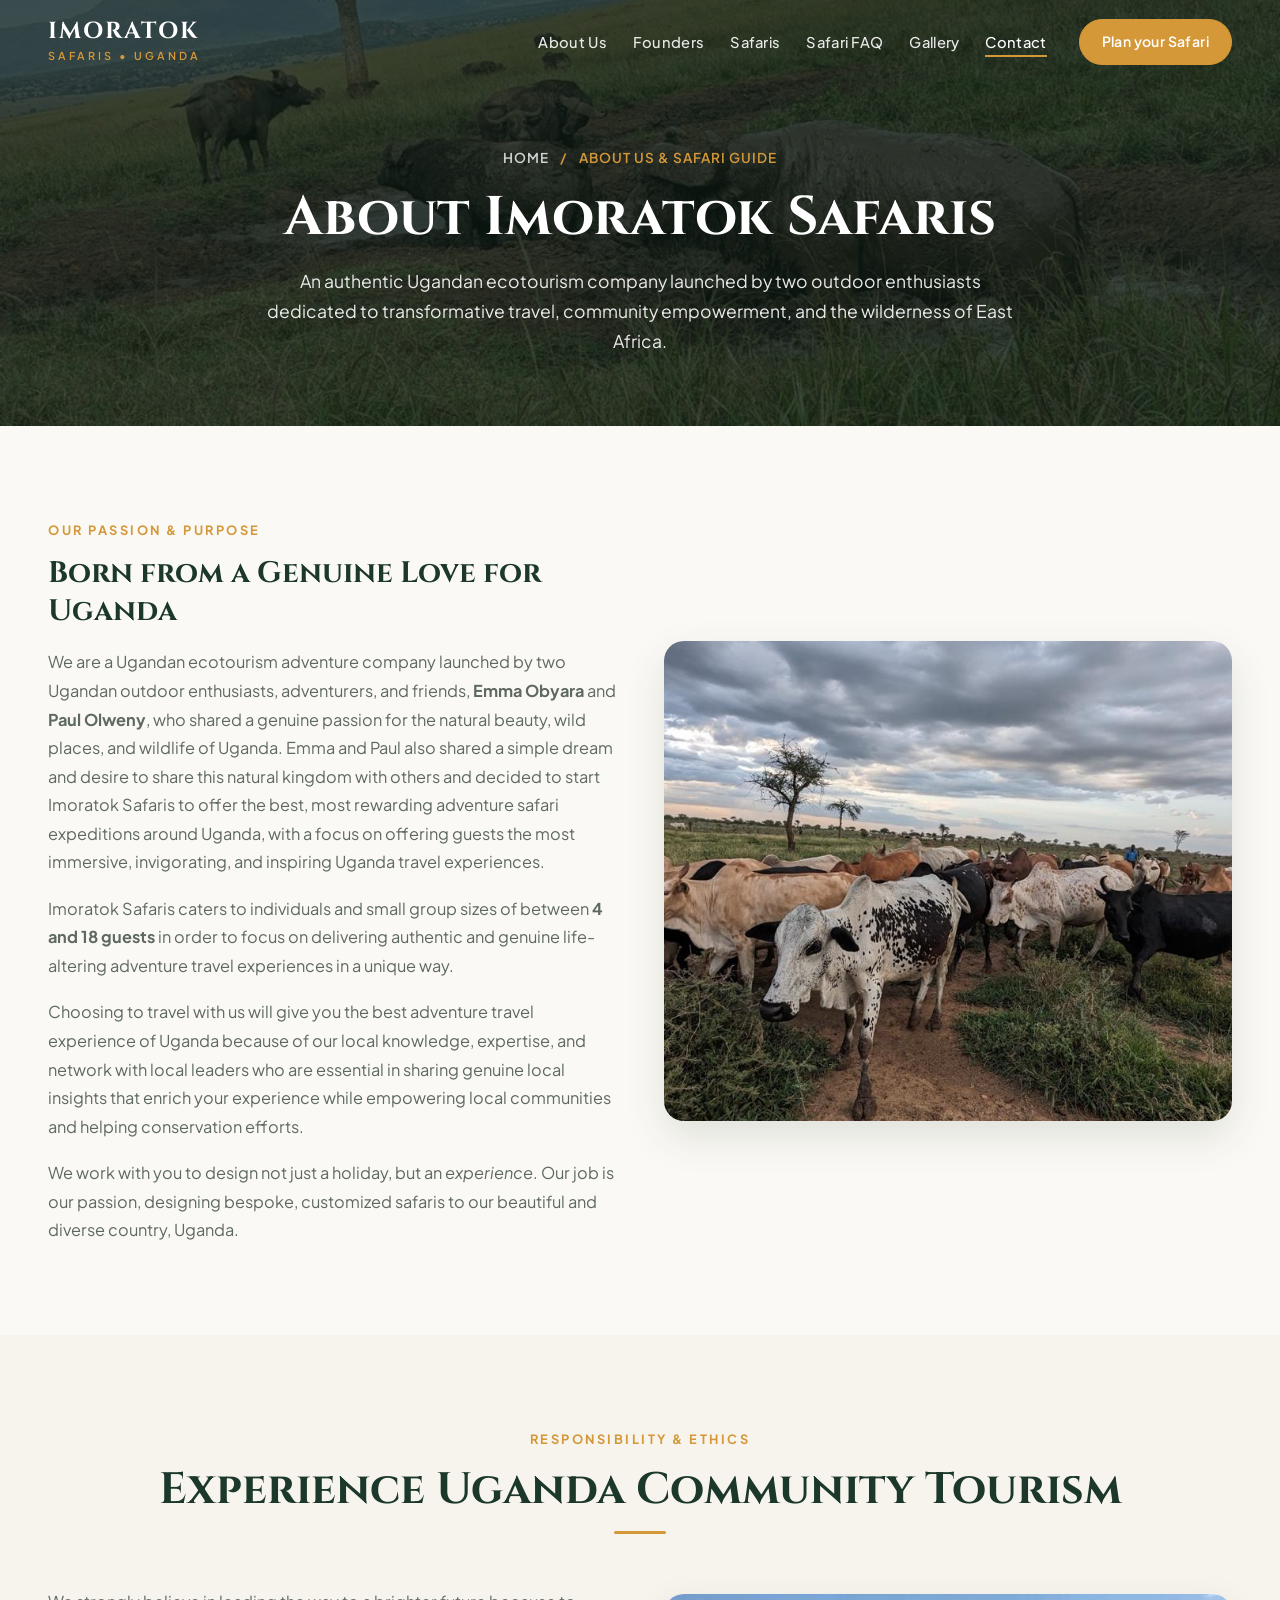
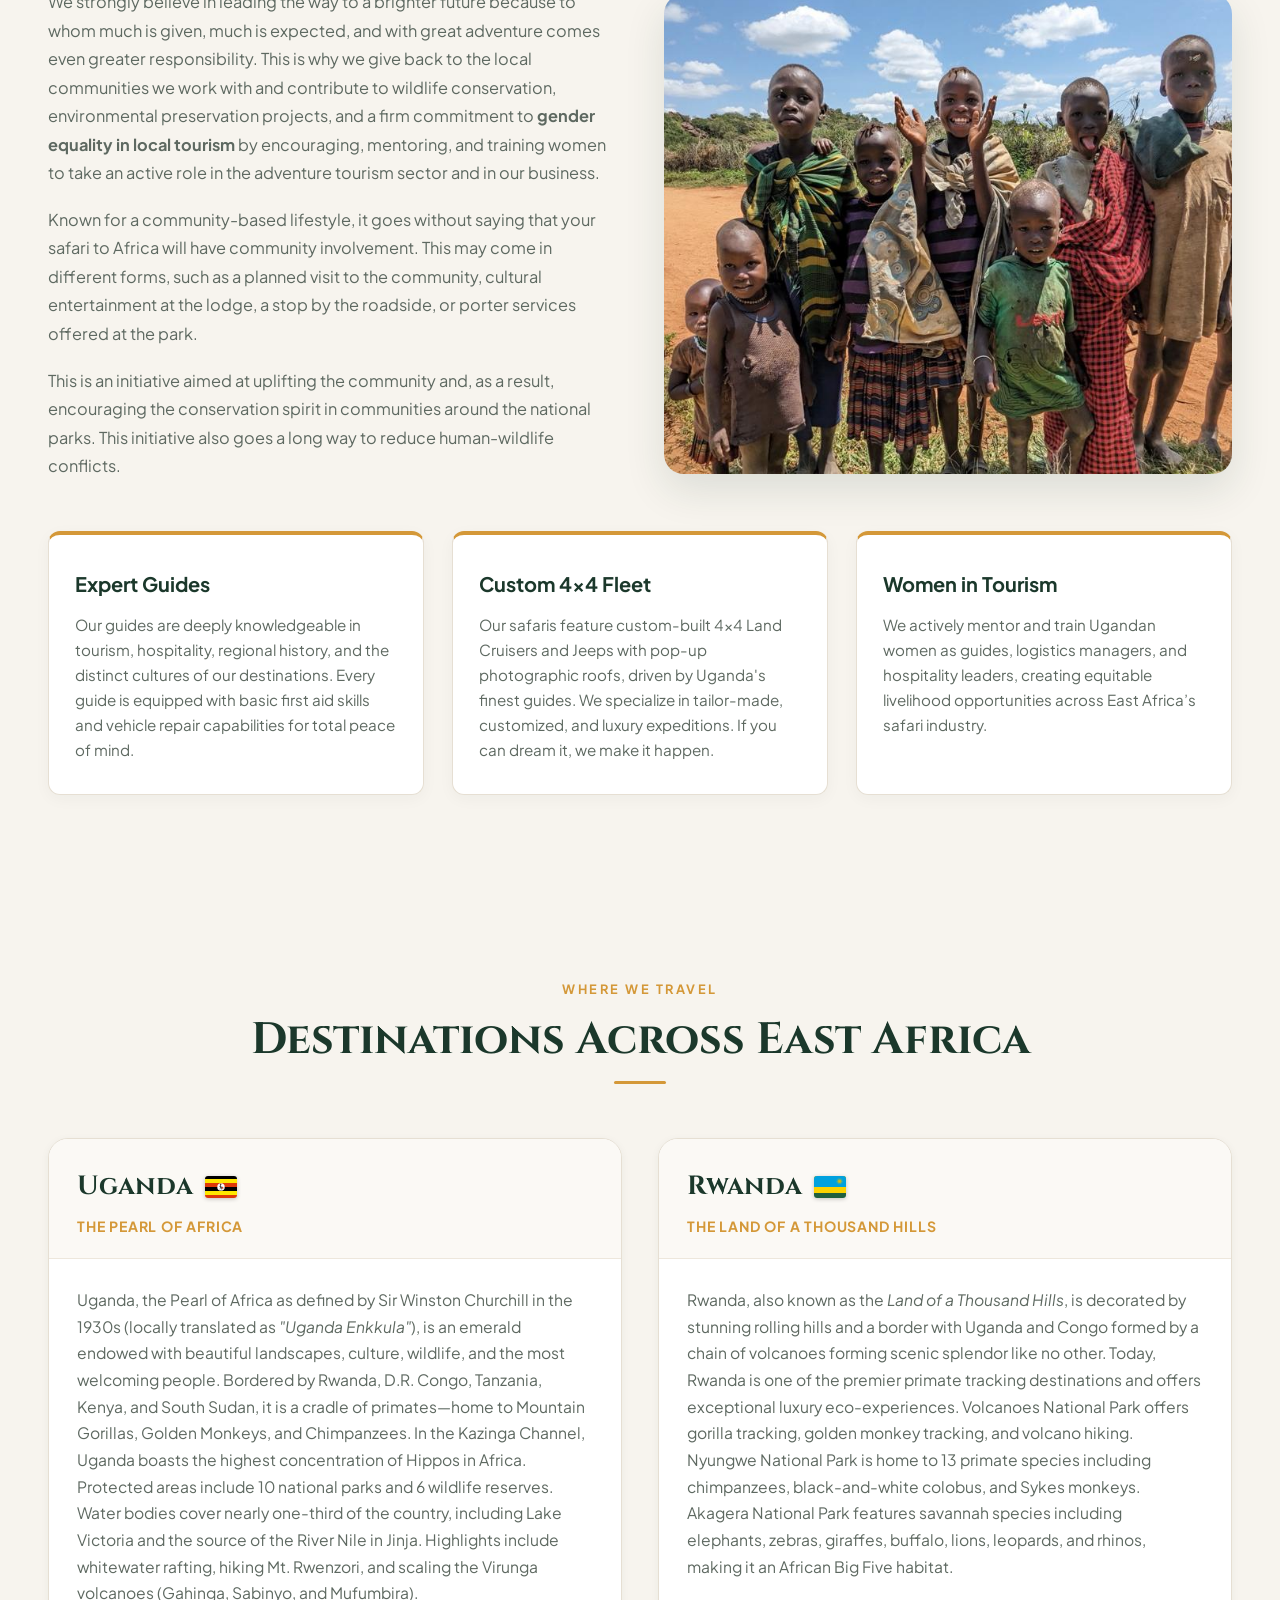
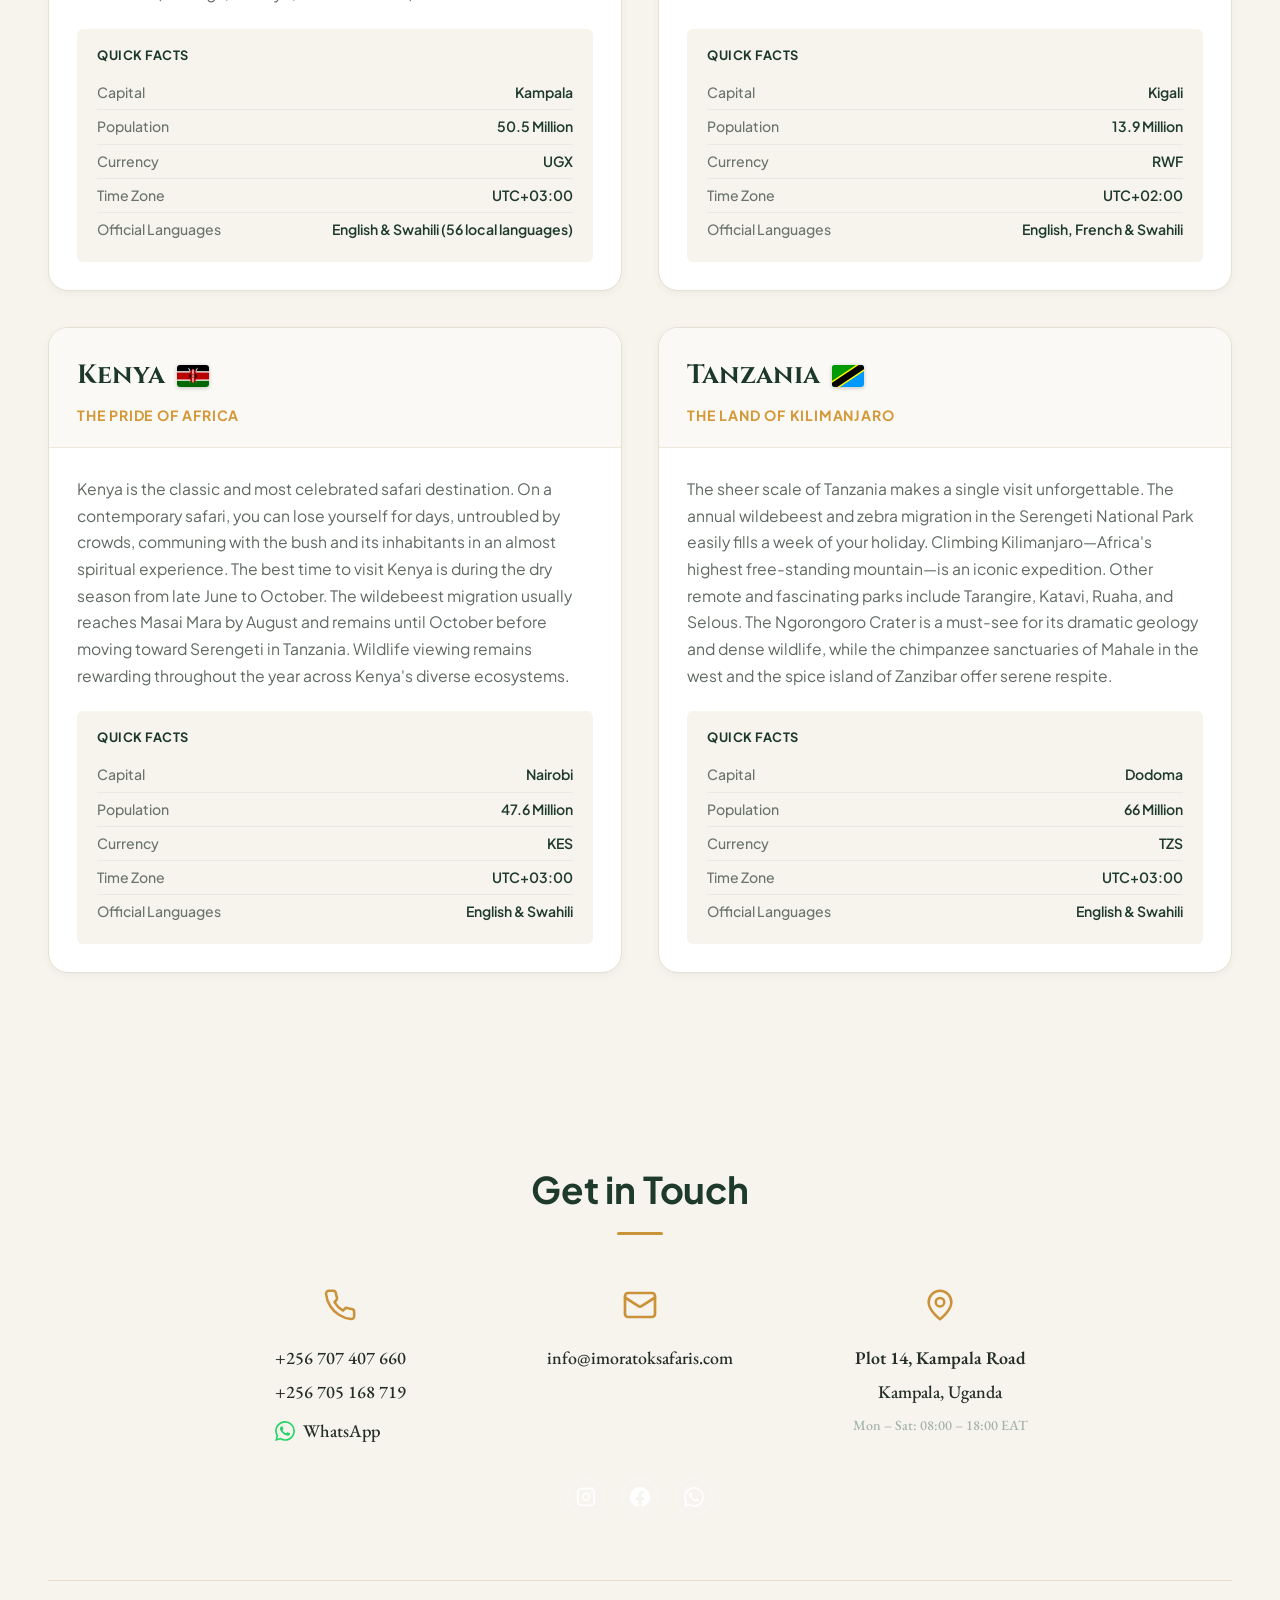
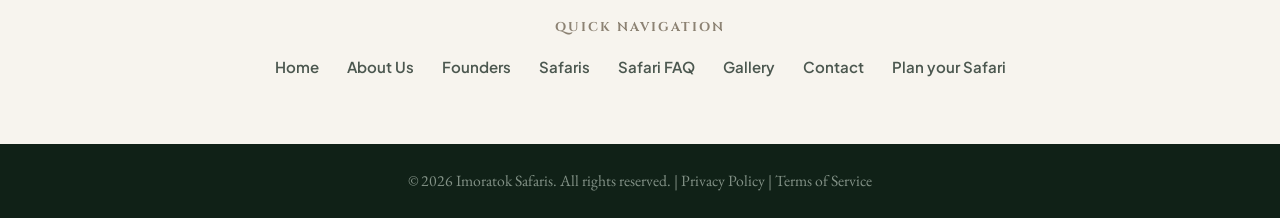
==== about.html @ 1b347015 "feat: add new safari package pages and expand site content with SEO enhancements" ====
<!DOCTYPE html>
<html lang="en">

<head>
  <meta charset="UTF-8">
  <meta name="viewport" content="width=device-width, initial-scale=1.0">
  <title>About Us &amp; Native Safari Leaders | Imoratok Safaris Uganda</title>
  <meta name="description"
    content="Learn about Imoratok Safaris, our community ecotourism mission, experienced guides, and read our comprehensive East Africa safari & gorilla trekking guide.">
  <meta name="keywords"
    content="About Imoratok Safaris, Uganda Safari Guide, Gorilla Trekking FAQ, Emma Obyara, Paul Olweny, East Africa Ecotourism">
  <link rel="canonical" href="https://imoratoksafaris.com/about.html">

  <!-- Open Graph / Meta -->
  <meta property="og:title" content="About Us &amp; Native Safari Leaders | Imoratok Safaris">
  <meta property="og:description"
    content="Discover our story, community-rooted conservation ethics, and complete gorilla tracking FAQ.">
  <meta property="og:type" content="website">
  <meta property="og:url" content="https://imoratoksafaris.com/about.html">
  <meta property="og:image" content="https://imoratoksafaris.com/images/Falls%20View.jpeg">

  <!-- Google Fonts: Cinzel & Plus Jakarta Sans & EB Garamond -->
  <link rel="preconnect" href="https://fonts.googleapis.com">
  <link rel="preconnect" href="https://fonts.gstatic.com" crossorigin>
  <link
    href="https://fonts.googleapis.com/css2?family=Cinzel:wght@600;700;800&family=EB+Garamond:ital,wght@0,400;0,500;0,600;1,400&family=Plus+Jakarta+Sans:wght@400;500;600;700&display=swap"
    rel="stylesheet">

  <!-- Main Stylesheet -->
  <link rel="stylesheet" href="css/style.css">

  <!-- Structured Data: AboutPage & Person Schema -->
  <script type="application/ld+json">
  {
    "@context": "https://schema.org",
    "@type": "AboutPage",
    "mainEntity": {
      "@type": "TravelAgency",
      "name": "Imoratok Safaris",
      "foundingDate": "2020",
      "founders": [
        {
          "@type": "Person",
          "name": "Emmanuel Obyara",
          "jobTitle": "Co-Founder & Lead Guide",
          "knowsAbout": ["Wildlife Tracking", "Gorilla Conservation", "East African Ornithology"]
        },
        {
          "@type": "Person",
          "name": "Paul Olweny",
          "jobTitle": "Co-Founder & Operations Director",
          "knowsAbout": ["Safari Logistics", "Community Tourism", "Guest Hospitality"]
        }
      ]
    }
  }
  </script>
</head>

<body>

  <!-- ==========================================================================
       Header & Navigation
       ========================================================================== -->
  <header class="site-header scrolled" role="banner">
    <div class="container header-container">
      <!-- Left: Brand Logo -->
      <a href="index.html" class="brand-logo" aria-label="Imoratok Safaris Homepage">
        <span class="brand-title">IMORATOK</span>
        <span class="brand-subtitle">Safaris • Uganda</span>
      </a>

      <!-- Mobile Hamburger Toggle -->
      <button class="mobile-toggle" aria-label="Toggle navigation menu" aria-expanded="false"
        aria-controls="primaryNav">
        <span class="hamburger-line"></span>
        <span class="hamburger-line"></span>
        <span class="hamburger-line"></span>
      </button>

      <!-- Right-Aligned Navigation Items -->
      <nav class="nav-wrapper" id="primaryNav" role="navigation" aria-label="Primary Navigation">
        <ul class="nav-links">
          <li><a href="index.html#story" class="nav-link">About Us</a></li>
          <li><a href="index.html#founders" class="nav-link">Founders</a></li>
          <li><a href="index.html#safaris" class="nav-link">Safaris</a></li>
          <li><a href="index.html#faq" class="nav-link">Safari FAQ</a></li>
          <li><a href="index.html#gallery" class="nav-link">Gallery</a></li>
          <li><a href="#contact" class="nav-link">Contact</a></li>
        </ul>
        <a href="index.html#inquire" class="btn btn-primary nav-cta">Plan your Safari</a>
      </nav>
    </div>
  </header>

  <!-- ==========================================================================
       Page Hero
       ========================================================================== -->
  <section class="page-hero about-hero">
    <div class="container">
      <div class="breadcrumbs">
        <a href="index.html">Home</a> &nbsp;/&nbsp; <span>About Us &amp; Safari Guide</span>
      </div>
      <h1 class="page-title">About Imoratok Safaris</h1>
      <p class="page-subtitle">
        An authentic Ugandan ecotourism company launched by two outdoor enthusiasts dedicated to transformative travel,
        community empowerment, and the wilderness of East Africa.
      </p>
    </div>
  </section>

  <!-- ==========================================================================
       About Us: Detailed Vision
       ========================================================================== -->
  <section class="about-content-section">
    <div class="container">
      <div class="about-grid-2">
        <div class="about-text-block">
          <span class="section-tag">Our Passion &amp; Purpose</span>
          <h3>Born from a Genuine Love for Uganda</h3>
          <p>
            We are a Ugandan ecotourism adventure company launched by two Ugandan outdoor enthusiasts, adventurers, and
            friends, <strong>Emma Obyara</strong> and <strong>Paul Olweny</strong>, who shared a genuine passion for the
            natural beauty, wild places, and wildlife of Uganda. Emma and Paul also shared a simple dream and desire to
            share this natural kingdom with others and decided to start Imoratok Safaris to offer the best, most
            rewarding adventure safari expeditions around Uganda, with a focus on offering guests the most immersive,
            invigorating, and inspiring Uganda travel experiences.
          </p>
          <p>
            Imoratok Safaris caters to individuals and small group sizes of between <strong>4 and 18 guests</strong> in
            order to focus on delivering authentic and genuine life-altering adventure travel experiences in a unique
            way.
          </p>
          <p>
            Choosing to travel with us will give you the best adventure travel experience of Uganda because of our local
            knowledge, expertise, and network with local leaders who are essential in sharing genuine local insights
            that enrich your experience while empowering local communities and helping conservation efforts.
          </p>
          <p>
            We work with you to design not just a holiday, but an <em>experience</em>. Our job is our passion, designing
            bespoke, customized safaris to our beautiful and diverse country, Uganda.
          </p>
        </div>

        <div class="story-visual">
          <img src="images/Animals/Cows2.jpeg" alt="Ankole Cattle in Uganda" class="story-img-main" loading="lazy">
        </div>
      </div>
    </div>
  </section>

  <!-- ==========================================================================
       Community Tourism & Stewardship
       ========================================================================== -->
  <section class="about-content-section alt-bg">
    <div class="container">
      <div class="section-header">
        <span class="section-tag">Responsibility &amp; Ethics</span>
        <h2 class="section-title">Experience Uganda Community Tourism</h2>
        <div class="section-line"></div>
      </div>

      <div class="about-grid-2" style="align-items: center; margin-bottom: 50px;">
        <div class="about-text-block">
          <p>
            We strongly believe in leading the way to a brighter future because to whom much is given, much is expected,
            and with great adventure comes even greater responsibility. This is why we give back to the local
            communities we work with and contribute to wildlife conservation, environmental preservation projects, and a
            firm commitment to <strong>gender equality in local tourism</strong> by encouraging, mentoring, and
            training women to take an active role in the adventure tourism sector and in our business.
          </p>
          <p>
            Known for a community-based lifestyle, it goes without saying that your safari to Africa will have community
            involvement. This may come in different forms, such as a planned visit to the community, cultural
            entertainment at the lodge, a stop by the roadside, or porter services offered at the park.
          </p>
          <p>
            This is an initiative aimed at uplifting the community and, as a result, encouraging the conservation spirit
            in communities around the national parks. This initiative also goes a long way to reduce human-wildlife
            conflicts.
          </p>
        </div>

        <div class="story-visual">
          <img src="images/Tribal/kids.jpeg" alt="Local Children and Community Tourism in Uganda" class="story-img-main" loading="lazy">
        </div>
      </div>

      <!-- Feature Pillars -->
      <div class="feature-cards-grid">
        <div class="feature-box">
          <h4>Expert Guides</h4>
          <p>
            Our guides are deeply knowledgeable in tourism, hospitality, regional history, and the distinct cultures of
            our destinations. Every guide is equipped with basic first aid skills and vehicle repair capabilities for
            total peace of mind.
          </p>
        </div>

        <div class="feature-box">
          <h4>Custom 4x4 Fleet</h4>
          <p>
            Our safaris feature custom-built 4x4 Land Cruisers and Jeeps with pop-up photographic roofs, driven by
            Uganda's finest guides. We specialize in tailor-made, customized, and luxury expeditions. If you can dream
            it, we make it happen.
          </p>
        </div>

        <div class="feature-box">
          <h4>Women in Tourism</h4>
          <p>
            We actively mentor and train Ugandan women as guides, logistics managers, and hospitality leaders, creating
            equitable livelihood opportunities across East Africa’s safari industry.
          </p>
        </div>
      </div>
    </div>
  </section>

  <!-- ==========================================================================
       Where We Travel: East Africa Destination Profiles
       ========================================================================== -->
  <section class="about-content-section alt-bg" id="destinations">
    <div class="container">
      <div class="section-header">
        <span class="section-tag">Where We Travel</span>
        <h2 class="section-title">Destinations Across East Africa</h2>
        <div class="section-line"></div>
      </div>

      <div class="destinations-grid">
        <!-- Destination 1: Uganda -->
        <article class="country-card">
          <div class="country-card-header">
            <h3 class="country-title">Uganda <img src="images/ug.svg" alt="Uganda Flag" class="country-flag-svg"></h3>
            <span class="country-tag">The Pearl of Africa</span>
          </div>
          <div class="country-card-body">
            <p class="country-desc">
              Uganda, the Pearl of Africa as defined by Sir Winston Churchill in the 1930s (locally translated as
              <em>"Uganda Enkkula"</em>), is an emerald endowed with beautiful landscapes, culture, wildlife, and the
              most welcoming people. Bordered by Rwanda, D.R. Congo, Tanzania, Kenya, and South Sudan, it is a cradle of
              primates—home to Mountain Gorillas, Golden Monkeys, and Chimpanzees. In the Kazinga Channel, Uganda boasts
              the highest concentration of Hippos in Africa. Protected areas include 10 national parks and 6 wildlife
              reserves. Water bodies cover nearly one-third of the country, including Lake Victoria and the source of the
              River Nile in Jinja. Highlights include whitewater rafting, hiking Mt. Rwenzori, and scaling the Virunga
              volcanoes (Gahinga, Sabinyo, and Mufumbira).
            </p>
            <div class="country-facts">
              <div class="country-facts-title">Quick Facts</div>
              <div class="facts-row"><span class="facts-label">Capital</span><span class="facts-val">Kampala</span></div>
              <div class="facts-row"><span class="facts-label">Population</span><span class="facts-val">50.5 Million</span></div>
              <div class="facts-row"><span class="facts-label">Currency</span><span class="facts-val">UGX</span></div>
              <div class="facts-row"><span class="facts-label">Time Zone</span><span class="facts-val">UTC+03:00</span></div>
              <div class="facts-row"><span class="facts-label">Official Languages</span><span class="facts-val">English &amp; Swahili (56 local languages)</span></div>
            </div>
          </div>
        </article>

        <!-- Destination 2: Rwanda -->
        <article class="country-card">
          <div class="country-card-header">
            <h3 class="country-title">Rwanda <img src="images/rw.svg" alt="Rwanda Flag" class="country-flag-svg"></h3>
            <span class="country-tag">The Land of a Thousand Hills</span>
          </div>
          <div class="country-card-body">
            <p class="country-desc">
              Rwanda, also known as the <em>Land of a Thousand Hills</em>, is decorated by stunning rolling hills and a
              border with Uganda and Congo formed by a chain of volcanoes forming scenic splendor like no other. Today,
              Rwanda is one of the premier primate tracking destinations and offers exceptional luxury eco-experiences.
              Volcanoes National Park offers gorilla tracking, golden monkey tracking, and volcano hiking. Nyungwe
              National Park is home to 13 primate species including chimpanzees, black-and-white colobus, and Sykes
              monkeys. Akagera National Park features savannah species including elephants, zebras, giraffes, buffalo,
              lions, leopards, and rhinos, making it an African Big Five habitat.
            </p>
            <div class="country-facts">
              <div class="country-facts-title">Quick Facts</div>
              <div class="facts-row"><span class="facts-label">Capital</span><span class="facts-val">Kigali</span></div>
              <div class="facts-row"><span class="facts-label">Population</span><span class="facts-val">13.9 Million</span></div>
              <div class="facts-row"><span class="facts-label">Currency</span><span class="facts-val">RWF</span></div>
              <div class="facts-row"><span class="facts-label">Time Zone</span><span class="facts-val">UTC+02:00</span></div>
              <div class="facts-row"><span class="facts-label">Official Languages</span><span class="facts-val">English, French &amp; Swahili</span></div>
            </div>
          </div>
        </article>

        <!-- Destination 3: Kenya -->
        <article class="country-card">
          <div class="country-card-header">
            <h3 class="country-title">Kenya <img src="images/ke.svg" alt="Kenya Flag" class="country-flag-svg"></h3>
            <span class="country-tag">The Pride of Africa</span>
          </div>
          <div class="country-card-body">
            <p class="country-desc">
              Kenya is the classic and most celebrated safari destination. On a contemporary safari, you can lose yourself
              for days, untroubled by crowds, communing with the bush and its inhabitants in an almost spiritual
              experience. The best time to visit Kenya is during the dry season from late June to October. The wildebeest
              migration usually reaches Masai Mara by August and remains until October before moving toward Serengeti in
              Tanzania. Wildlife viewing remains rewarding throughout the year across Kenya's diverse ecosystems.
            </p>
            <div class="country-facts">
              <div class="country-facts-title">Quick Facts</div>
              <div class="facts-row"><span class="facts-label">Capital</span><span class="facts-val">Nairobi</span></div>
              <div class="facts-row"><span class="facts-label">Population</span><span class="facts-val">47.6 Million</span></div>
              <div class="facts-row"><span class="facts-label">Currency</span><span class="facts-val">KES</span></div>
              <div class="facts-row"><span class="facts-label">Time Zone</span><span class="facts-val">UTC+03:00</span></div>
              <div class="facts-row"><span class="facts-label">Official Languages</span><span class="facts-val">English &amp; Swahili</span></div>
            </div>
          </div>
        </article>

        <!-- Destination 4: Tanzania -->
        <article class="country-card">
          <div class="country-card-header">
            <h3 class="country-title">Tanzania <img src="images/tz.svg" alt="Tanzania Flag" class="country-flag-svg"></h3>
            <span class="country-tag">The Land of Kilimanjaro</span>
          </div>
          <div class="country-card-body">
            <p class="country-desc">
              The sheer scale of Tanzania makes a single visit unforgettable. The annual wildebeest and zebra migration
              in the Serengeti National Park easily fills a week of your holiday. Climbing Kilimanjaro—Africa's highest
              free-standing mountain—is an iconic expedition. Other remote and fascinating parks include Tarangire,
              Katavi, Ruaha, and Selous. The Ngorongoro Crater is a must-see for its dramatic geology and dense wildlife,
              while the chimpanzee sanctuaries of Mahale in the west and the spice island of Zanzibar offer serene
              respite.
            </p>
            <div class="country-facts">
              <div class="country-facts-title">Quick Facts</div>
              <div class="facts-row"><span class="facts-label">Capital</span><span class="facts-val">Dodoma</span></div>
              <div class="facts-row"><span class="facts-label">Population</span><span class="facts-val">66 Million</span></div>
              <div class="facts-row"><span class="facts-label">Currency</span><span class="facts-val">TZS</span></div>
              <div class="facts-row"><span class="facts-label">Time Zone</span><span class="facts-val">UTC+03:00</span></div>
              <div class="facts-row"><span class="facts-label">Official Languages</span><span class="facts-val">English &amp; Swahili</span></div>
            </div>
          </div>
        </article>
      </div>
    </div>
  </section>

  <!-- ==========================================================================
       Get in Touch & Footer
       ========================================================================== -->
  <footer class="site-footer-wrapper" id="contact">
    <div class="contact-banner">
      <div class="container">
        <div class="contact-banner-header">
          <h2 class="contact-banner-title">Get in Touch</h2>
          <div class="contact-banner-line"></div>
        </div>

        <div class="contact-banner-grid">
          <!-- Phone Column -->
          <div class="contact-item">
            <div class="contact-item-icon">
              <svg width="34" height="34" viewBox="0 0 24 24" fill="none" stroke="#cb9239" stroke-width="1.8"
                stroke-linecap="round" stroke-linejoin="round">
                <path
                  d="M22 16.92v3a2 2 0 0 1-2.18 2 19.79 19.79 0 0 1-8.63-3.07 19.5 19.5 0 0 1-6-6 19.79 19.79 0 0 1-3.07-8.67A2 2 0 0 1 4.11 2h3a2 2 0 0 1 2 1.72 12.84 12.84 0 0 0 .7 2.81 2 2 0 0 1-.45 2.11L8.09 9.91a16 16 0 0 0 6 6l1.27-1.27a2 2 0 0 1 2.11-.45 12.84 12.84 0 0 0 2.81.7A2 2 0 0 1 22 16.92z" />
              </svg>
            </div>
            <div class="contact-item-text">
              <a href="tel:+256707407660">+256 707 407 660</a>
              <a href="tel:+256705168719">+256 705 168 719</a>
              <a href="https://wa.me/256707407660" target="_blank" rel="noopener" class="whatsapp-logo-link" aria-label="Chat on WhatsApp">
                <svg width="20" height="20" viewBox="0 0 24 24" fill="currentColor">
                  <path d="M17.472 14.382c-.297-.149-1.758-.867-2.03-.967-.273-.099-.471-.148-.67.15-.197.297-.767.966-.94 1.164-.173.199-.347.223-.644.075-.297-.15-1.255-.463-2.39-1.475-.883-.788-1.48-1.761-1.653-2.059-.173-.297-.018-.458.13-.606.134-.133.298-.347.446-.52.149-.174.198-.298.298-.497.099-.198.05-.371-.025-.52-.075-.149-.669-1.612-.916-2.207-.242-.579-.487-.5-.669-.51-.173-.008-.371-.01-.57-.01-.198 0-.52.074-.792.372-.272.297-1.04 1.016-1.04 2.479 0 1.462 1.065 2.875 1.213 3.074.149.198 2.096 3.2 5.077 4.487.709.306 1.262.489 1.694.625.712.227 1.36.195 1.871.118.571-.085 1.758-.719 2.006-1.413.248-.694.248-1.289.173-1.413-.074-.124-.272-.198-.57-.347m-5.421 7.403h-.004a9.87 9.87 0 01-5.031-1.378l-.361-.214-3.741.982.998-3.648-.235-.374a9.86 9.86 0 01-1.51-5.26c.001-5.45 4.436-9.884 9.888-9.884 2.64 0 5.122 1.03 6.988 2.898a9.825 9.825 0 012.893 6.994c-.003 5.45-4.437 9.884-9.885 9.884m8.413-18.297A11.815 11.815 0 0012.05 0C5.495 0 .16 5.335.157 11.892c0 2.096.547 4.142 1.588 5.945L.057 24l6.305-1.654a11.882 11.882 0 005.683 1.448h.005c6.554 0 11.89-5.335 11.893-11.893a11.821 11.821 0 00-3.48-8.413z"/>
                </svg>
                <span>WhatsApp</span>
              </a>
            </div>
          </div>

          <!-- Email Column -->
          <div class="contact-item">
            <div class="contact-item-icon">
              <svg width="36" height="36" viewBox="0 0 24 24" fill="none" stroke="#cb9239" stroke-width="1.8"
                stroke-linecap="round" stroke-linejoin="round">
                <rect width="20" height="16" x="2" y="4" rx="2" />
                <path d="m22 7-8.97 5.7a1.94 1.94 0 0 1-2.06 0L2 7" />
              </svg>
            </div>
            <div class="contact-item-text">
              <a href="mailto:info@imoratoksafaris.com">info@imoratoksafaris.com</a>
            </div>
          </div>

          <!-- Location Column -->
          <div class="contact-item">
            <div class="contact-item-icon">
              <svg width="34" height="34" viewBox="0 0 24 24" fill="none" stroke="#cb9239" stroke-width="1.8"
                stroke-linecap="round" stroke-linejoin="round">
                <path d="M20 10c0 6-8 12-8 12s-8-6-8-12a8 8 0 0 1 16 0Z" />
                <circle cx="12" cy="10" r="3" />
              </svg>
            </div>
            <div class="contact-item-text">
              <span style="font-weight: 600;">Plot 14, Kampala Road</span>
              <span>Kampala, Uganda</span>
              <span style="font-size: 0.88rem; color: #a4b3a9; margin-top: 4px;">Mon – Sat: 08:00 – 18:00 EAT</span>
            </div>
          </div>
        </div>

        <!-- Social Profiles (Instagram, Facebook, WhatsApp) -->
        <div style="display: flex; justify-content: center; margin-top: 32px; gap: 16px;">
          <a href="https://www.instagram.com/imoratoksafaris" target="_blank" rel="noopener" class="social-link" aria-label="Instagram">
            <svg width="20" height="20" viewBox="0 0 24 24" fill="none" stroke="currentColor" stroke-width="2" stroke-linecap="round" stroke-linejoin="round">
              <rect x="2" y="2" width="20" height="20" rx="5" ry="5"/>
              <path d="M16 11.37A4 4 0 1 1 12.63 8 4 4 0 0 1 16 11.37z"/>
              <line x1="17.5" y1="6.5" x2="17.51" y2="6.5"/>
            </svg>
          </a>
          <a href="https://www.facebook.com/imoratoksafaris" target="_blank" rel="noopener" class="social-link" aria-label="Facebook">
            <svg width="20" height="20" viewBox="0 0 24 24" fill="currentColor">
              <path d="M24 12.073c0-6.627-5.373-12-12-12s-12 5.373-12 12c0 5.99 4.388 10.954 10.125 11.854v-8.385H7.078v-3.47h3.047V9.43c0-3.007 1.792-4.669 4.533-4.669 1.312 0 2.686.235 2.686.235v2.953H15.83c-1.491 0-1.956.925-1.956 1.874v2.25h3.328l-.532 3.47h-2.796v8.385C19.612 23.027 24 18.062 24 12.073z"/>
            </svg>
          </a>
          <a href="https://wa.me/256707407660" target="_blank" rel="noopener" class="social-link" aria-label="WhatsApp">
            <svg width="20" height="20" viewBox="0 0 24 24" fill="currentColor">
              <path d="M17.472 14.382c-.297-.149-1.758-.867-2.03-.967-.273-.099-.471-.148-.67.15-.197.297-.767.966-.94 1.164-.173.199-.347.223-.644.075-.297-.15-1.255-.463-2.39-1.475-.883-.788-1.48-1.761-1.653-2.059-.173-.297-.018-.458.13-.606.134-.133.298-.347.446-.52.149-.174.198-.298.298-.497.099-.198.05-.371-.025-.52-.075-.149-.669-1.612-.916-2.207-.242-.579-.487-.5-.669-.51-.173-.008-.371-.01-.57-.01-.198 0-.52.074-.792.372-.272.297-1.04 1.016-1.04 2.479 0 1.462 1.065 2.875 1.213 3.074.149.198 2.096 3.2 5.077 4.487.709.306 1.262.489 1.694.625.712.227 1.36.195 1.871.118.571-.085 1.758-.719 2.006-1.413.248-.694.248-1.289.173-1.413-.074-.124-.272-.198-.57-.347m-5.421 7.403h-.004a9.87 9.87 0 01-5.031-1.378l-.361-.214-3.741.982.998-3.648-.235-.374a9.86 9.86 0 01-1.51-5.26c.001-5.45 4.436-9.884 9.888-9.884 2.64 0 5.122 1.03 6.988 2.898a9.825 9.825 0 012.893 6.994c-.003 5.45-4.437 9.884-9.885 9.884m8.413-18.297A11.815 11.815 0 0012.05 0C5.495 0 .16 5.335.157 11.892c0 2.096.547 4.142 1.588 5.945L.057 24l6.305-1.654a11.882 11.882 0 005.683 1.448h.005c6.554 0 11.89-5.335 11.893-11.893a11.821 11.821 0 00-3.48-8.413z"/>
            </svg>
          </a>
        </div>

        <!-- Quick Navigation -->
        <div class="footer-quick-nav">
          <span class="quick-nav-label">Quick Navigation</span>
          <ul class="quick-nav-links">
            <li><a href="index.html">Home</a></li>
            <li><a href="index.html#story">About Us</a></li>
            <li><a href="index.html#founders">Founders</a></li>
            <li><a href="index.html#safaris">Safaris</a></li>
            <li><a href="index.html#faq">Safari FAQ</a></li>
            <li><a href="index.html#gallery">Gallery</a></li>
            <li><a href="#contact">Contact</a></li>
            <li><a href="index.html#inquire">Plan your Safari</a></li>
          </ul>
        </div>
      </div>
    </div>

    <!-- Dark Bottom Bar -->
    <div class="footer-bottom-bar">
      <div class="container">
        <p class="copyright-text">&copy; <span id="currentYear"></span> Imoratok Safaris. All rights reserved. | <a href="privacy.html">Privacy Policy</a> | <a href="terms.html">Terms of Service</a></p>
      </div>
    </div>
  </footer>

  <!-- Main JavaScript File -->
  <script src="js/main.js"></script>
</body>

</html>
---- css/style.css ----
/* ==========================================================================
   Imoratok Safaris - Official Stylesheet
   Based in Uganda | East Africa
   ========================================================================== */

/* --- Custom Properties & Theme Variables --- */
:root {
  /* Color Palette */
  --color-primary: #1b382b;
  /* Deep Safari Forest Green */
  --color-primary-dark: #11261d;
  /* Rich Night Forest */
  --color-primary-light: #2b5441;
  /* Medium Acacia Green */
  --color-primary-soft: #eaf1ed;
  /* Subtle Green Tint */

  --color-accent: #d49838;
  /* Safari Ochre / Warm Amber Gold */
  --color-accent-hover: #ba812b;
  /* Darkened Ochre */
  --color-accent-light: #faedd7;
  /* Warm Gold Wash */

  --color-bg-main: #fbf9f5;
  /* Warm Sand / Ivory Base */
  --color-bg-warm: #f6f2e9;
  /* Founders Section Cream (from screenshot) */
  --color-bg-white: #ffffff;
  --color-bg-card: #ffffff;

  --color-text-main: #242c26;
  /* Charcoal Forest */
  --color-text-muted: #5e6961;
  /* Balanced reading slate */
  --color-text-light: #87948b;
  --color-border: #e6dfd3;
  --color-border-subtle: #ede7dc;

  /* Typography */
  --font-display: 'Cinzel', 'Playfair Display', Georgia, serif;
  --font-serif: 'EB Garamond', Georgia, 'Times New Roman', serif;
  --font-sans: 'Plus Jakarta Sans', system-ui, -apple-system, BlinkMacSystemFont, 'Segoe UI', Roboto, sans-serif;

  /* Layout & Spacing */
  --max-width: 1240px;
  --max-width-narrow: 920px;
  --nav-height: 84px;
  --radius-sm: 6px;
  --radius-md: 12px;
  --radius-lg: 20px;
  --radius-full: 9999px;

  /* Elevation Shadows */
  --shadow-sm: 0 2px 8px rgba(27, 56, 43, 0.05);
  --shadow-md: 0 8px 24px rgba(27, 56, 43, 0.08);
  --shadow-lg: 0 16px 40px rgba(27, 56, 43, 0.12);
  --shadow-portrait: 0 12px 30px rgba(27, 56, 43, 0.14);

  /* Transitions */
  --transition-fast: 0.2s cubic-bezier(0.2, 0, 0, 1);
  --transition-normal: 0.35s cubic-bezier(0.2, 0, 0, 1);
  --transition-smooth: 0.5s cubic-bezier(0.16, 1, 0.3, 1);
}

/* --- Base & Reset --- */
*,
*::before,
*::after {
  box-sizing: border-box;
  margin: 0;
  padding: 0;
}

html {
  scroll-behavior: smooth;
  font-size: 16px;
  text-size-adjust: 100%;
}

body {
  font-family: var(--font-sans);
  background-color: var(--color-bg-main);
  color: var(--color-text-main);
  line-height: 1.65;
  -webkit-font-smoothing: antialiased;
  -moz-osx-font-smoothing: grayscale;
  overflow-x: hidden;
}

img {
  max-width: 100%;
  height: auto;
  display: block;
}

a {
  color: inherit;
  text-decoration: none;
  transition: color var(--transition-fast);
}

button,
input,
textarea,
select {
  font: inherit;
  color: inherit;
}

ul,
ol {
  list-style: none;
}

.container {
  width: 100%;
  max-width: var(--max-width);
  margin-left: auto;
  margin-right: auto;
  padding-left: 28px;
  padding-right: 28px;
}

.container-narrow {
  max-width: var(--max-width-narrow);
}

/* --- Typography Helpers --- */
.section-header {
  text-align: center;
  margin-bottom: 54px;
}

.section-tag {
  display: inline-block;
  font-size: 0.8rem;
  letter-spacing: 2.5px;
  text-transform: uppercase;
  font-weight: 700;
  color: var(--color-accent);
  margin-bottom: 12px;
}

.section-title {
  font-family: var(--font-display);
  font-size: clamp(2rem, 3.5vw, 2.75rem);
  font-weight: 700;
  color: var(--color-primary);
  line-height: 1.25;
}

.section-line {
  width: 52px;
  height: 3px;
  background-color: var(--color-accent);
  margin: 14px auto 0;
  border-radius: 2px;
}

.section-desc {
  max-width: 680px;
  margin: 18px auto 0;
  color: var(--color-text-muted);
  font-size: 1.05rem;
}

/* --- Buttons & CTAs --- */
.btn {
  display: inline-flex;
  align-items: center;
  justify-content: center;
  gap: 10px;
  font-size: 0.92rem;
  font-weight: 600;
  letter-spacing: 0.4px;
  padding: 13px 26px;
  border-radius: var(--radius-full);
  border: 1px solid transparent;
  cursor: pointer;
  transition: all var(--transition-normal);
  text-align: center;
}

.btn-primary {
  background-color: var(--color-accent);
  color: #ffffff;
  border: 1px solid var(--color-accent);
}

.btn-primary:hover {
  background-color: var(--color-accent-hover);
  border-color: var(--color-accent-hover);
  transform: translateY(-2px);
}

.btn-forest {
  background-color: var(--color-primary);
  color: #ffffff;
  border: 1px solid var(--color-primary);
}

.btn-forest:hover {
  background-color: var(--color-primary-light);
  border-color: var(--color-primary-light);
  transform: translateY(-2px);
}

.btn-outline-light {
  background: rgba(255, 255, 255, 0.12);
  backdrop-filter: blur(8px);
  -webkit-backdrop-filter: blur(8px);
  color: #ffffff;
  border-color: rgba(255, 255, 255, 0.45);
}

.btn-outline-light:hover {
  background: rgba(255, 255, 255, 0.95);
  color: var(--color-primary-dark);
  border-color: #ffffff;
  transform: translateY(-2px);
}

.btn-outline-forest {
  background: transparent;
  color: var(--color-primary);
  border-color: var(--color-primary);
}

.btn-outline-forest:hover {
  background-color: var(--color-primary);
  color: #ffffff;
}

.btn-sm {
  padding: 9px 18px;
  font-size: 0.85rem;
}

/* ==========================================================================
   Header & Navigation
   Navbar items are right-aligned as requested.
   ========================================================================== */
.site-header {
  position: fixed;
  top: 0;
  left: 0;
  width: 100%;
  height: var(--nav-height);
  z-index: 1000;
  transition: background-color var(--transition-normal),
    box-shadow var(--transition-normal),
    backdrop-filter var(--transition-normal);
  background-color: transparent;
}

.site-header.scrolled {
  background-color: rgba(255, 255, 255, 0.94);
  backdrop-filter: blur(12px);
  -webkit-backdrop-filter: blur(12px);
  box-shadow: 0 4px 20px rgba(0, 0, 0, 0.08);
  height: 74px;
}

.header-container {
  display: flex;
  align-items: center;
  justify-content: space-between;
  height: 100%;
}

/* Brand Logo (Left) */
.brand-logo {
  display: flex;
  flex-direction: column;
  z-index: 1001;
}

.brand-title {
  font-family: var(--font-display);
  font-size: 1.45rem;
  font-weight: 700;
  letter-spacing: 2px;
  color: #ffffff;
  line-height: 1.1;
  transition: color var(--transition-fast);
}

.brand-subtitle {
  font-size: 0.68rem;
  letter-spacing: 3px;
  text-transform: uppercase;
  color: var(--color-accent);
  font-weight: 600;
  margin-top: 2px;
}

.site-header.scrolled .brand-title {
  color: var(--color-primary);
}

/* Right-aligned Navigation */
.nav-wrapper {
  display: flex;
  align-items: center;
  justify-content: flex-end;
  gap: 32px;
  margin-left: auto;
}

.nav-links {
  display: flex;
  align-items: center;
  gap: 26px;
}

.nav-link {
  font-size: 0.92rem;
  font-weight: 500;
  letter-spacing: 0.3px;
  color: rgba(255, 255, 255, 0.9);
  position: relative;
  padding: 6px 0;
  transition: color var(--transition-fast);
}

.nav-link::after {
  content: '';
  position: absolute;
  bottom: 0;
  left: 0;
  width: 0%;
  height: 2px;
  background-color: var(--color-accent);
  transition: width var(--transition-normal);
}

.nav-link:hover,
.nav-link.active {
  color: #ffffff;
}

.nav-link:hover::after,
.nav-link.active::after {
  width: 100%;
}

.site-header.scrolled .nav-link {
  color: var(--color-text-main);
}

.site-header.scrolled .nav-link:hover,
.site-header.scrolled .nav-link.active {
  color: var(--color-primary);
}

.nav-cta {
  padding: 10px 22px;
  font-size: 0.88rem;
}

/* Mobile Hamburger Toggle */
.mobile-toggle {
  display: none;
  background: none;
  border: none;
  cursor: pointer;
  padding: 8px;
  z-index: 1001;
}

.hamburger-line {
  display: block;
  width: 26px;
  height: 2.5px;
  margin: 5px 0;
  background-color: #ffffff;
  border-radius: 2px;
  transition: transform var(--transition-normal), opacity var(--transition-normal), background-color var(--transition-normal);
}

.site-header.scrolled .hamburger-line {
  background-color: var(--color-primary);
}

.mobile-toggle.active .hamburger-line:nth-child(1) {
  transform: translateY(7.5px) rotate(45deg);
  background-color: var(--color-primary);
}

.mobile-toggle.active .hamburger-line:nth-child(2) {
  opacity: 0;
}

.mobile-toggle.active .hamburger-line:nth-child(3) {
  transform: translateY(-7.5px) rotate(-45deg);
  background-color: var(--color-primary);
}

/* ==========================================================================
   Hero Section
   ========================================================================== */
.hero-section {
  position: relative;
  min-height: 100vh;
  display: flex;
  align-items: center;
  justify-content: center;
  padding-top: var(--nav-height);
  padding-bottom: 80px;
  background-color: #12241b;
  background-image: url('../images/Animals/Elephants2.jpeg');
  background-position: center;
  background-size: cover;
  background-repeat: no-repeat;
  color: #ffffff;
  text-align: center;
}

.hero-overlay {
  position: absolute;
  inset: 0;
  background-color: rgba(13, 26, 19, 0.65);
  pointer-events: none;
}

.hero-content {
  position: relative;
  z-index: 2;
  max-width: 900px;
  margin: 0 auto;
}

.hero-badge {
  display: inline-flex;
  align-items: center;
  gap: 8px;
  background: rgba(255, 255, 255, 0.12);
  border: 1px solid rgba(255, 255, 255, 0.22);
  backdrop-filter: blur(8px);
  -webkit-backdrop-filter: blur(8px);
  padding: 7px 18px;
  border-radius: var(--radius-full);
  font-size: 0.8rem;
  letter-spacing: 2px;
  text-transform: uppercase;
  color: var(--color-accent);
  font-weight: 700;
  margin-bottom: 24px;
}

.hero-title {
  font-family: var(--font-display);
  font-size: clamp(2.5rem, 5.5vw, 4.4rem);
  font-weight: 700;
  line-height: 1.15;
  letter-spacing: 1px;
  margin-bottom: 22px;
  text-shadow: 0 4px 20px rgba(0, 0, 0, 0.4);
}

.hero-title .highlight {
  color: var(--color-accent);
  font-style: italic;
  font-family: var(--font-serif);
}

.hero-subtitle {
  font-size: clamp(1.05rem, 2vw, 1.25rem);
  font-weight: 400;
  line-height: 1.7;
  color: rgba(255, 255, 255, 0.9);
  max-width: 720px;
  margin: 0 auto 36px;
  text-shadow: 0 2px 8px rgba(0, 0, 0, 0.4);
}

.hero-actions {
  display: flex;
  align-items: center;
  justify-content: center;
  gap: 16px;
  flex-wrap: wrap;
  margin-bottom: 0;
}

/* ==========================================================================
   Our Story Section
   ========================================================================== */
.story-section {
  padding: 110px 0;
  background-color: var(--color-bg-main);
  position: relative;
}

.story-grid {
  display: grid;
  grid-template-columns: 1fr 1fr;
  gap: 60px;
  align-items: center;
}

.story-visual {
  position: relative;
}

.story-img-main {
  width: 100%;
  height: 480px;
  object-fit: cover;
  border-radius: var(--radius-lg);
  box-shadow: var(--shadow-lg);
}

.story-badge-floating {
  position: absolute;
  bottom: -24px;
  right: -20px;
  background-color: var(--color-primary);
  color: #ffffff;
  padding: 24px 28px;
  border-radius: var(--radius-md);
  box-shadow: var(--shadow-lg);
  border-left: 4px solid var(--color-accent);
  max-width: 250px;
}

.floating-number {
  font-family: var(--font-display);
  font-size: 2.2rem;
  font-weight: 700;
  color: var(--color-accent);
  line-height: 1;
  display: block;
  margin-bottom: 6px;
}

.floating-text {
  font-size: 0.85rem;
  color: rgba(255, 255, 255, 0.85);
  line-height: 1.4;
}

.story-content h3 {
  font-family: var(--font-display);
  font-size: 2rem;
  color: var(--color-primary);
  margin-bottom: 20px;
  line-height: 1.3;
}

.story-lead {
  font-family: var(--font-serif);
  font-size: 1.25rem;
  line-height: 1.7;
  color: var(--color-primary-light);
  margin-bottom: 18px;
  font-style: italic;
}

.story-body {
  color: var(--color-text-muted);
  font-size: 1.05rem;
  line-height: 1.8;
  margin-bottom: 20px;
}

.story-body:last-child {
  margin-bottom: 0;
}

.story-btn-wrapper {
  display: flex;
  justify-content: center;
  margin-top: 32px;
}

/* ==========================================================================
   Meet the Founders Section
   - Zebras photographic background
   - Centered title "Meet the Founders"
   - Gold accent line
   - 2 columns directly on the background (no green card box)
   - Clean circular portraits with no yellow outline
   - Clean legible typography with text shadow
   ========================================================================== */
.founders-section {
  position: relative;
  padding: 110px 0 120px;
  background-color: #0b0b0b;
  background-image: url('../images/Animals/Zebras.jpeg');
  background-position: center;
  background-size: cover;
  background-repeat: no-repeat;
  color: #ffffff;
}

.founders-section::before {
  content: '';
  position: absolute;
  inset: 0;
  background: rgba(0, 0, 0, 0.68);
  pointer-events: none;
}

.founders-section .container {
  position: relative;
  z-index: 2;
}

.founders-header {
  text-align: center;
  margin-bottom: 50px;
}

.founders-title {
  font-family: var(--font-sans);
  font-size: clamp(1.85rem, 3.2vw, 2.3rem);
  font-weight: 700;
  color: #ffffff;
  letter-spacing: -0.2px;
  margin-bottom: 12px;
  text-shadow: 0 2px 5px rgba(0, 0, 0, 0.5);
}

.founders-line {
  width: 46px;
  height: 3px;
  background-color: #c99338;
  margin: 0 auto;
  border-radius: 2px;
}

.founders-grid {
  display: grid;
  grid-template-columns: 1fr 1fr;
  gap: 56px;
  max-width: 980px;
  margin: 0 auto;
  align-items: start;
}

.founder-card {
  text-align: center;
  display: flex;
  flex-direction: column;
  align-items: center;
  background: transparent;
  border: none;
  box-shadow: none;
  padding: 0;
}

.founder-image-wrapper {
  position: relative;
  width: 172px;
  height: 172px;
  border-radius: 50%;
  margin-bottom: 22px;
  background-color: transparent;
  box-shadow: 0 12px 30px rgba(0, 0, 0, 0.5);
  display: flex;
  align-items: center;
  justify-content: center;
  overflow: hidden;
  border: none;
  transition: transform var(--transition-normal), box-shadow var(--transition-normal);
}

.founder-image-wrapper:hover {
  transform: translateY(-4px);
  box-shadow: 0 18px 36px rgba(0, 0, 0, 0.6);
}

.founder-image-wrapper img {
  width: 100%;
  height: 100%;
  object-fit: cover;
  border-radius: 50%;
}

.founder-name {
  font-family: var(--font-sans);
  font-size: 1.35rem;
  font-weight: 700;
  color: #ffffff;
  margin-bottom: 5px;
  letter-spacing: -0.2px;
  text-shadow: 0 2px 4px rgba(0, 0, 0, 0.5);
}

.founder-role {
  font-family: var(--font-sans);
  font-size: 0.94rem;
  font-weight: 600;
  color: #e5a742;
  margin-bottom: 16px;
  letter-spacing: 0.2px;
  text-shadow: 0 1px 3px rgba(0, 0, 0, 0.4);
}

.founder-bio {
  font-family: var(--font-serif);
  font-size: 1.04rem;
  line-height: 1.68;
  color: #ffffff;
  text-align: center;
  max-width: 440px;
  margin: 0 auto;
  text-shadow: 0 1px 4px rgba(0, 0, 0, 0.65);
}

/* ==========================================================================
   Safaris Section (Clean Tiles)
   ========================================================================== */
.safaris-section {
  padding: 100px 0 110px;
  background-color: var(--color-bg-main);
}

.safari-tiles-grid {
  display: grid;
  grid-template-columns: repeat(3, 1fr);
  gap: 32px;
  max-width: 1140px;
  margin: 0 auto;
}

.safari-tile {
  background-color: #ffffff;
  border: 1px solid var(--color-border);
  border-top: 4px solid var(--color-accent);
  border-radius: var(--radius-md);
  padding: 38px 32px;
  box-shadow: 0 4px 18px rgba(27, 56, 43, 0.04);
  transition: transform var(--transition-normal), box-shadow var(--transition-normal), border-top-color var(--transition-normal);
  display: flex;
  flex-direction: column;
}

.safari-tile:hover {
  transform: translateY(-5px);
  box-shadow: 0 14px 34px rgba(27, 56, 43, 0.09);
  border-top-color: var(--color-primary);
}

.safaris-btn-wrapper {
  display: flex;
  justify-content: center;
  margin-top: 48px;
}

@media (max-width: 992px) {
  .safari-tiles-grid {
    grid-template-columns: repeat(2, 1fr);
  }
}

@media (max-width: 640px) {
  .safari-tiles-grid {
    grid-template-columns: 1fr;
  }
}

.safari-tile-title {
  font-family: var(--font-sans);
  font-size: 1.35rem;
  font-weight: 700;
  color: #1e3a2b;
  margin-bottom: 14px;
  line-height: 1.3;
  letter-spacing: -0.2px;
}

.safari-tile-text {
  font-size: 1rem;
  line-height: 1.72;
  color: var(--color-text-muted);
}

/* ==========================================================================
   Gallery Section
   ========================================================================== */
.gallery-section {
  padding: 110px 0;
  background-color: #122219;
  /* Dark moody safari backdrop */
  color: #ffffff;
}

.gallery-section .section-title {
  color: #ffffff;
}

.gallery-section .section-desc {
  color: rgba(255, 255, 255, 0.75);
}

.gallery-grid {
  display: grid;
  grid-template-columns: repeat(4, 1fr);
  grid-auto-rows: 220px;
  grid-auto-flow: dense;
  gap: 18px;
}

.gallery-item {
  position: relative;
  border-radius: var(--radius-md);
  overflow: hidden;
  cursor: default;
}

.gallery-item.span-wide {
  grid-column: span 2;
}

.gallery-item.span-tall {
  grid-row: span 2;
}

.gallery-item.span-large {
  grid-column: span 2;
  grid-row: span 2;
}

.gallery-img {
  width: 100%;
  height: 100%;
  object-fit: cover;
  transition: transform var(--transition-smooth);
}

.gallery-item:hover .gallery-img {
  transform: scale(1.06);
}

/* ==========================================================================
   Get in Touch & Footer (Exact Screenshot Match)
   ========================================================================== */
.site-footer-wrapper {
  background-color: #f7f4ee;
}

.contact-banner {
  padding: 96px 0 64px;
  background-color: #f7f4ee;
}

.contact-banner-header {
  text-align: center;
  margin-bottom: 50px;
}

.contact-banner-title {
  font-family: var(--font-sans);
  font-size: clamp(1.85rem, 3.2vw, 2.3rem);
  font-weight: 700;
  color: #1e3a2b;
  letter-spacing: -0.2px;
  margin-bottom: 12px;
}

.contact-banner-line {
  width: 46px;
  height: 3px;
  background-color: #c99338;
  margin: 0 auto;
  border-radius: 2px;
}

.contact-banner-grid {
  display: grid;
  grid-template-columns: repeat(3, 1fr);
  max-width: 860px;
  margin: 0 auto;
  gap: 40px;
  text-align: center;
  align-items: start;
}

.contact-item {
  display: flex;
  flex-direction: column;
  align-items: center;
  text-align: center;
}

.contact-item-icon {
  margin-bottom: 18px;
  display: flex;
  align-items: center;
  justify-content: center;
  height: 40px;
}

.contact-item-text {
  display: flex;
  flex-direction: column;
  gap: 4px;
}

.contact-item-text a,
.contact-item-text span {
  font-family: var(--font-serif);
  font-size: 1.12rem;
  color: #242c26;
  font-weight: 500;
  transition: color var(--transition-fast);
}

.contact-item-text a:hover {
  color: #cb9239;
}

/* Quick Navigation */
.footer-quick-nav {
  margin-top: 64px;
  padding-top: 36px;
  border-top: 1px solid #e7ded0;
  text-align: center;
}

.quick-nav-label {
  font-family: var(--font-display);
  font-size: 0.8rem;
  letter-spacing: 2px;
  text-transform: uppercase;
  color: #8c8273;
  font-weight: 700;
  display: block;
  margin-bottom: 16px;
}

.quick-nav-links {
  display: flex;
  justify-content: center;
  align-items: center;
  gap: 28px;
  flex-wrap: wrap;
}

.quick-nav-links a {
  font-size: 0.94rem;
  font-weight: 600;
  color: #4b574f;
  transition: color var(--transition-fast);
}

.quick-nav-links a:hover {
  color: var(--color-primary);
}

/* Dark Bottom Bar */
.footer-bottom-bar {
  background-color: #102117;
  padding: 24px 0;
  text-align: center;
}

.copyright-text {
  font-family: var(--font-serif);
  font-size: 0.98rem;
  color: #839287;
  margin: 0;
}

/* ==========================================================================
   Responsive Breakpoints
   ========================================================================== */
@media (max-width: 1024px) {
  .story-grid {
    grid-template-columns: 1fr;
    gap: 40px;
  }

  .gallery-grid {
    grid-template-columns: repeat(3, 1fr);
    grid-auto-rows: 200px;
    gap: 14px;
  }

  .contact-grid {
    grid-template-columns: 1fr;
  }

  .footer-top {
    grid-template-columns: 1fr 1fr;
  }
}

@media (max-width: 768px) {
  :root {
    --nav-height: 72px;
  }

  .gallery-grid {
    grid-template-columns: repeat(2, 1fr);
    grid-auto-rows: 180px;
    gap: 12px;
  }

  .gallery-item.span-large {
    grid-column: span 2;
    grid-row: span 2;
  }

  .gallery-item.span-wide {
    grid-column: span 2;
  }

  .gallery-item.span-tall {
    grid-row: span 2;
  }

  .mobile-toggle {
    display: block;
  }

  .nav-wrapper {
    position: fixed;
    top: var(--nav-height);
    right: -100%;
    width: 82%;
    max-width: 380px;
    height: calc(100vh - var(--nav-height));
    background-color: #ffffff;
    flex-direction: column;
    align-items: flex-start;
    justify-content: flex-start;
    padding: 36px 30px;
    box-shadow: -10px 0 30px rgba(0, 0, 0, 0.15);
    transition: right var(--transition-normal);
    overflow-y: auto;
  }

  .nav-wrapper.open {
    right: 0;
  }

  .nav-links {
    flex-direction: column;
    align-items: flex-start;
    width: 100%;
    gap: 18px;
    margin-bottom: 28px;
  }

  .nav-link {
    color: var(--color-primary-dark) !important;
    font-size: 1.1rem;
    font-weight: 600;
    width: 100%;
  }

  .nav-cta {
    width: 100%;
  }

  .hero-stats {
    grid-template-columns: repeat(2, 1fr);
  }

  /* Founders responsive stacking */
  .founders-grid {
    grid-template-columns: 1fr;
    gap: 48px;
  }

  .founder-card {
    max-width: 480px;
    margin: 0 auto;
  }

  .form-row {
    grid-template-columns: 1fr;
  }

  .contact-banner-grid {
    grid-template-columns: 1fr;
    gap: 36px;
  }
}

@media (max-width: 520px) {
  .gallery-grid {
    grid-template-columns: 1fr;
    grid-auto-rows: 240px;
    gap: 12px;
  }

  .gallery-item.span-large,
  .gallery-item.span-wide,
  .gallery-item.span-tall {
    grid-column: span 1 !important;
    grid-row: span 1 !important;
  }
}

/* ==========================================================================
   About & Safaris Subpages Styles
   ========================================================================== */
.page-hero {
  position: relative;
  padding-top: calc(var(--nav-height) + 60px);
  padding-bottom: 70px;
  background-color: #12241b;
  background-image: url('../images/Animals/Elephants2.jpeg');
  background-position: center;
  background-size: cover;
  background-repeat: no-repeat;
  color: #ffffff;
  text-align: center;
}

.page-hero.about-hero {
  background-image: url('../images/Animals/Buffalo.jpeg');
}

.page-hero.safaris-hero {
  background-image: url('../images/Animals/Elephants2.jpeg');
}

.page-hero::before {
  content: '';
  position: absolute;
  inset: 0;
  background-color: rgba(13, 26, 19, 0.75);
  pointer-events: none;
}

.page-hero .container {
  position: relative;
  z-index: 2;
}

.breadcrumbs {
  display: inline-flex;
  align-items: center;
  gap: 8px;
  font-size: 0.85rem;
  letter-spacing: 1px;
  text-transform: uppercase;
  color: var(--color-accent);
  margin-bottom: 16px;
  font-weight: 600;
}

.breadcrumbs a {
  color: rgba(255, 255, 255, 0.8);
  transition: color var(--transition-fast);
}

.breadcrumbs a:hover {
  color: #ffffff;
}

.page-title {
  font-family: var(--font-display);
  font-size: clamp(2.2rem, 4.5vw, 3.4rem);
  font-weight: 700;
  line-height: 1.2;
  margin-bottom: 16px;
}

.page-subtitle {
  max-width: 760px;
  margin: 0 auto;
  font-size: 1.1rem;
  line-height: 1.7;
  color: rgba(255, 255, 255, 0.9);
}

/* About Content Sections */
.about-content-section {
  padding: 90px 0;
  background-color: var(--color-bg-main);
}

.about-content-section.alt-bg {
  background-color: #f7f4ee;
}

.about-grid-2 {
  display: grid;
  grid-template-columns: 1fr 1fr;
  gap: 48px;
  align-items: center;
}

.about-text-block h3 {
  font-family: var(--font-display);
  font-size: 1.85rem;
  color: var(--color-primary);
  margin-bottom: 18px;
  line-height: 1.3;
}

.about-text-block p {
  color: var(--color-text-muted);
  font-size: 1.02rem;
  line-height: 1.75;
  margin-bottom: 18px;
}

.about-text-block p:last-child {
  margin-bottom: 0;
}

.expedition-types {
  display: flex;
  flex-wrap: wrap;
  gap: 10px;
  margin-top: 22px;
}

.expedition-pill {
  background-color: #ffffff;
  border: 1px solid var(--color-border);
  padding: 6px 14px;
  border-radius: var(--radius-full);
  font-size: 0.84rem;
  font-weight: 600;
  color: var(--color-primary);
  box-shadow: var(--shadow-sm);
}

.feature-cards-grid {
  display: grid;
  grid-template-columns: repeat(3, 1fr);
  gap: 28px;
  margin-top: 40px;
}

.feature-box {
  background-color: #ffffff;
  border: 1px solid var(--color-border);
  border-top: 4px solid var(--color-accent);
  border-radius: var(--radius-md);
  padding: 32px 26px;
  box-shadow: 0 4px 16px rgba(27, 56, 43, 0.04);
}

.feature-box-img {
  width: 100%;
  height: 190px;
  border-radius: var(--radius-sm);
  overflow: hidden;
  margin-bottom: 20px;
}

.feature-box-img img {
  width: 100%;
  height: 100%;
  object-fit: cover;
  display: block;
  transition: transform var(--transition-smooth);
}

.feature-box:hover .feature-box-img img {
  transform: scale(1.04);
}

.feature-box h4 {
  font-family: var(--font-sans);
  font-size: 1.25rem;
  font-weight: 700;
  color: var(--color-primary);
  margin-bottom: 12px;
}

.feature-box p {
  font-size: 0.95rem;
  line-height: 1.65;
  color: var(--color-text-muted);
}

/* Destinations Cards Grid */
.destinations-grid {
  display: grid;
  grid-template-columns: 1fr 1fr;
  gap: 36px;
  margin-top: 36px;
}

.country-card {
  background-color: #ffffff;
  border: 1px solid var(--color-border);
  border-radius: var(--radius-lg);
  overflow: hidden;
  box-shadow: var(--shadow-sm);
  display: flex;
  flex-direction: column;
}

.country-card-header {
  padding: 26px 28px 20px;
  border-bottom: 1px solid var(--color-border-subtle);
  background-color: #fbf9f5;
  display: flex;
  flex-direction: column;
  gap: 6px;
}

.country-title {
  font-family: var(--font-display);
  font-size: 1.65rem;
  color: var(--color-primary);
  display: inline-flex;
  align-items: center;
  gap: 12px;
  margin: 0;
}

.country-tag {
  font-size: 0.88rem;
  letter-spacing: 0.8px;
  text-transform: uppercase;
  color: var(--color-accent);
  font-weight: 700;
  display: block;
}

.country-flag-svg {
  width: 32px;
  height: 22px;
  object-fit: cover;
  border-radius: 3px;
  box-shadow: 0 1px 4px rgba(0, 0, 0, 0.22);
  display: inline-block;
  vertical-align: middle;
  flex-shrink: 0;
}

.country-card-body {
  padding: 28px;
  flex-grow: 1;
  display: flex;
  flex-direction: column;
}

.country-desc {
  font-size: 0.98rem;
  line-height: 1.7;
  color: var(--color-text-muted);
  margin-bottom: 22px;
}

.country-facts {
  margin-top: auto;
  background-color: #f7f4ee;
  border-radius: var(--radius-sm);
  padding: 16px 20px;
  font-size: 0.88rem;
}

.country-facts-title {
  font-weight: 700;
  color: var(--color-primary);
  margin-bottom: 10px;
  text-transform: uppercase;
  letter-spacing: 0.5px;
  font-size: 0.8rem;
}

.facts-row {
  display: flex;
  justify-content: space-between;
  padding: 5px 0;
  border-bottom: 1px solid rgba(0, 0, 0, 0.05);
}

.facts-row:last-child {
  border-bottom: none;
}

.facts-label {
  color: #6a746c;
  font-weight: 500;
}

.facts-val {
  color: #1e3a2b;
  font-weight: 600;
  text-align: right;
}

/* FAQ Accordion */
.faq-section {
  padding: 90px 0 100px;
  background-color: var(--color-bg-main);
}

.faq-container {
  max-width: 1140px;
  margin: 0 auto;
}

.faq-accordion {
  display: grid;
  grid-template-columns: repeat(2, 1fr);
  gap: 24px;
  align-items: start;
  margin-top: 36px;
}

@media (max-width: 860px) {
  .faq-accordion {
    grid-template-columns: 1fr;
    gap: 16px;
  }
}

.faq-item {
  background-color: #ffffff;
  border: 1px solid var(--color-border);
  border-radius: var(--radius-md);
  overflow: hidden;
  box-shadow: 0 2px 10px rgba(27, 56, 43, 0.03);
  transition: box-shadow var(--transition-normal);
}

.faq-item:hover {
  box-shadow: 0 6px 20px rgba(27, 56, 43, 0.07);
}

.faq-item summary {
  list-style: none;
  padding: 22px 28px;
  font-family: var(--font-sans);
  font-size: 1.08rem;
  font-weight: 700;
  color: var(--color-primary);
  cursor: pointer;
  display: flex;
  align-items: center;
  justify-content: space-between;
  gap: 16px;
  user-select: none;
}

.faq-item summary::-webkit-details-marker {
  display: none;
}

.faq-item summary::after {
  content: '+';
  font-size: 1.5rem;
  line-height: 1;
  color: var(--color-accent);
  transition: transform var(--transition-normal);
  flex-shrink: 0;
}

.faq-item[open] summary::after {
  content: '−';
  color: var(--color-primary);
}

.faq-item[open] summary {
  border-bottom: 1px solid var(--color-border-subtle);
}

.faq-body {
  padding: 22px 28px 28px;
  font-family: var(--font-serif);
  font-size: 1.05rem;
  line-height: 1.72;
  color: #38423a;
}

.faq-body p {
  margin-bottom: 14px;
}

.faq-body p:last-child {
  margin-bottom: 0;
}

@media (max-width: 992px) {
  .about-grid-2,
  .destinations-grid,
  .feature-cards-grid {
    grid-template-columns: 1fr;
    gap: 32px;
  }
}
/* ==========================================================================
   Featured Safaris Grid (Homepage)
   ========================================================================== */
.featured-safaris-grid {
  display: flex;
  flex-wrap: wrap;
  justify-content: center;
  gap: 30px;
  margin-top: 40px;
}

.featured-safaris-grid .safari-card {
  flex: 0 1 calc(33.333% - 20px);
  max-width: calc(33.333% - 20px);
}

@media (max-width: 992px) {
  .featured-safaris-grid .safari-card {
    flex: 0 1 calc(50% - 15px);
    max-width: calc(50% - 15px);
  }
}

@media (max-width: 640px) {
  .featured-safaris-grid .safari-card {
    flex: 0 1 100%;
    max-width: 100%;
  }
}

.safari-card {
  background: #ffffff;
  border: 1px solid var(--color-border);
  border-radius: var(--radius-md);
  overflow: hidden;
  display: flex;
  flex-direction: column;
  transition: transform var(--transition-normal), box-shadow var(--transition-normal);
  box-shadow: 0 4px 16px rgba(27, 56, 43, 0.05);
}

.safari-card:hover {
  transform: translateY(-6px);
  box-shadow: 0 12px 32px rgba(27, 56, 43, 0.12);
}

.safari-card-media {
  position: relative;
  height: 220px;
  overflow: hidden;
}

.safari-card-media img {
  width: 100%;
  height: 100%;
  object-fit: cover;
  transition: transform 0.6s ease;
}

.safari-card:hover .safari-card-media img {
  transform: scale(1.06);
}

.safari-card-badge {
  position: absolute;
  top: 14px;
  left: 14px;
  background: var(--color-primary);
  color: #ffffff;
  font-family: var(--font-sans);
  font-size: 0.78rem;
  font-weight: 700;
  text-transform: uppercase;
  letter-spacing: 1px;
  padding: 5px 12px;
  border-radius: var(--radius-full);
}

.safari-card-body {
  padding: 26px 24px 28px;
  display: flex;
  flex-direction: column;
  flex-grow: 1;
}

.safari-card-title {
  font-family: var(--font-display);
  font-size: 1.25rem;
  font-weight: 700;
  color: var(--color-primary);
  margin-bottom: 12px;
  line-height: 1.35;
}

.safari-card-desc {
  font-family: var(--font-serif);
  font-size: 1.05rem;
  line-height: 1.6;
  color: var(--color-text-muted);
  margin-bottom: 18px;
}

.safari-card-highlights {
  list-style: none;
  padding: 0;
  margin: 0 0 22px;
  font-family: var(--font-sans);
  font-size: 0.88rem;
  color: var(--color-text-main);
  border-top: 1px dashed var(--color-border);
  padding-top: 14px;
}

.safari-card-highlights li {
  display: flex;
  align-items: center;
  gap: 8px;
  margin-bottom: 8px;
}

.safari-card-highlights li::before {
  content: "✓";
  color: var(--color-accent);
  font-weight: bold;
}

.safari-card-footer {
  margin-top: auto;
  display: flex;
  align-items: center;
  justify-content: space-between;
  border-top: 1px solid var(--color-border-subtle);
  padding-top: 18px;
}

.safari-card-price {
  font-family: var(--font-sans);
  font-size: 0.82rem;
  color: var(--color-text-light);
  line-height: 1.3;
}

.safari-card-price strong {
  display: block;
  font-size: 1.15rem;
  color: var(--color-primary);
  font-weight: 700;
}

/* ==========================================================================
   Trust & Reviews Bar (E-E-A-T)
   ========================================================================== */
.trust-bar-section {
  background-color: var(--color-bg-warm);
  padding: 50px 0;
  border-top: 1px solid var(--color-border-subtle);
  border-bottom: 1px solid var(--color-border-subtle);
}

.trust-bar-grid {
  display: grid;
  grid-template-columns: repeat(3, 1fr);
  gap: 28px;
  align-items: center;
}

@media (max-width: 860px) {
  .trust-bar-grid {
    grid-template-columns: 1fr;
    gap: 24px;
    text-align: center;
  }
}

.trust-item {
  display: flex;
  align-items: flex-start;
  gap: 16px;
}

@media (max-width: 860px) {
  .trust-item {
    justify-content: center;
    text-align: left;
  }
}

.trust-item-icon {
  width: 48px;
  height: 48px;
  border-radius: 50%;
  background: var(--color-accent-light);
  display: flex;
  align-items: center;
  justify-content: center;
  color: var(--color-accent-hover);
  flex-shrink: 0;
}

.trust-item-title {
  font-family: var(--font-sans);
  font-size: 1rem;
  font-weight: 700;
  color: var(--color-primary);
  margin-bottom: 4px;
}

.trust-item-text {
  font-family: var(--font-serif);
  font-size: 0.95rem;
  color: var(--color-text-muted);
  line-height: 1.5;
}

.stars {
  color: #f59e0b;
  font-size: 1.1rem;
  letter-spacing: 2px;
}

/* ==========================================================================
   Booking & Safari Quote Enquiry Form
   ========================================================================== */
.quote-section {
  padding: 90px 0 100px;
  background-color: #ffffff;
}

.quote-container {
  max-width: 900px;
  margin: 0 auto;
}

.quote-card {
  background: var(--color-bg-main);
  border: 1px solid var(--color-border);
  border-radius: var(--radius-lg);
  padding: 44px;
  box-shadow: 0 10px 30px rgba(27, 56, 43, 0.06);
}

@media (max-width: 600px) {
  .quote-card {
    padding: 26px 20px;
  }
}

.quote-form-grid {
  display: grid;
  grid-template-columns: repeat(2, 1fr);
  gap: 20px;
  margin-top: 28px;
}

@media (max-width: 700px) {
  .quote-form-grid {
    grid-template-columns: 1fr;
  }
}

.form-group-full {
  grid-column: 1 / -1;
}

.form-label {
  display: block;
  font-family: var(--font-sans);
  font-size: 0.88rem;
  font-weight: 600;
  color: var(--color-primary);
  margin-bottom: 8px;
}

.form-control {
  width: 100%;
  padding: 13px 16px;
  border: 1px solid var(--color-border);
  border-radius: var(--radius-sm);
  background: #ffffff;
  font-family: var(--font-sans);
  font-size: 0.96rem;
  color: var(--color-text-main);
  transition: border-color var(--transition-fast), box-shadow var(--transition-fast);
}

.form-control:focus {
  outline: none;
  border-color: var(--color-accent);
  box-shadow: 0 0 0 3px rgba(212, 152, 56, 0.2);
}

.quote-form-submit {
  margin-top: 10px;
  display: flex;
  align-items: center;
  justify-content: space-between;
  flex-wrap: wrap;
  gap: 16px;
}

.quote-form-note {
  font-family: var(--font-sans);
  font-size: 0.82rem;
  color: var(--color-text-light);
}

/* ==========================================================================
   Social Profile Links & WhatsApp Action
   ========================================================================== */
.social-links {
  display: flex;
  align-items: center;
  gap: 12px;
  margin-top: 14px;
}

.social-link {
  width: 38px;
  height: 38px;
  border-radius: 50%;
  background: rgba(255, 255, 255, 0.08);
  border: 1px solid rgba(255, 255, 255, 0.16);
  display: flex;
  align-items: center;
  justify-content: center;
  color: #ffffff;
  transition: all var(--transition-fast);
  text-decoration: none;
}

.social-link:hover {
  background: var(--color-accent);
  border-color: var(--color-accent);
  color: var(--color-primary-dark);
  transform: translateY(-2px);
}

.whatsapp-link {
  display: inline-flex;
  align-items: center;
  gap: 6px;
  color: #25d366 !important;
  font-weight: 600;
}

.whatsapp-logo-link {
  display: inline-flex;
  align-items: center;
  gap: 8px;
  margin-top: 6px;
  color: #25d366 !important;
  font-family: var(--font-sans);
  font-size: 0.92rem;
  font-weight: 600;
  text-decoration: none;
  transition: opacity var(--transition-fast);
}

.whatsapp-logo-link:hover {
  opacity: 0.85;
  color: #20ba5a !important;
}

.whatsapp-check-label {
  display: inline-flex;
  align-items: center;
  gap: 8px;
  font-family: var(--font-sans);
  font-size: 0.88rem;
  font-weight: 500;
  color: var(--color-primary);
  margin-top: 8px;
  cursor: pointer;
}

.whatsapp-check-label input[type="checkbox"] {
  accent-color: #25d366;
  width: 16px;
  height: 16px;
  cursor: pointer;
}

/* Legal Content Page Styling */
.legal-content {
  font-family: var(--font-serif);
  font-size: 1.1rem;
  line-height: 1.75;
  color: #333a35;
}

.legal-content h3 {
  font-family: var(--font-sans);
  font-size: 1.35rem;
  font-weight: 700;
  color: var(--color-primary);
  margin-top: 36px;
  margin-bottom: 12px;
}

.legal-content ul {
  padding-left: 24px;
  margin-bottom: 20px;
}

.legal-content li {
  margin-bottom: 10px;
}

.legal-date {
  font-family: var(--font-sans);
  font-size: 0.9rem;
  color: var(--color-text-light);
  margin-bottom: 24px;
}
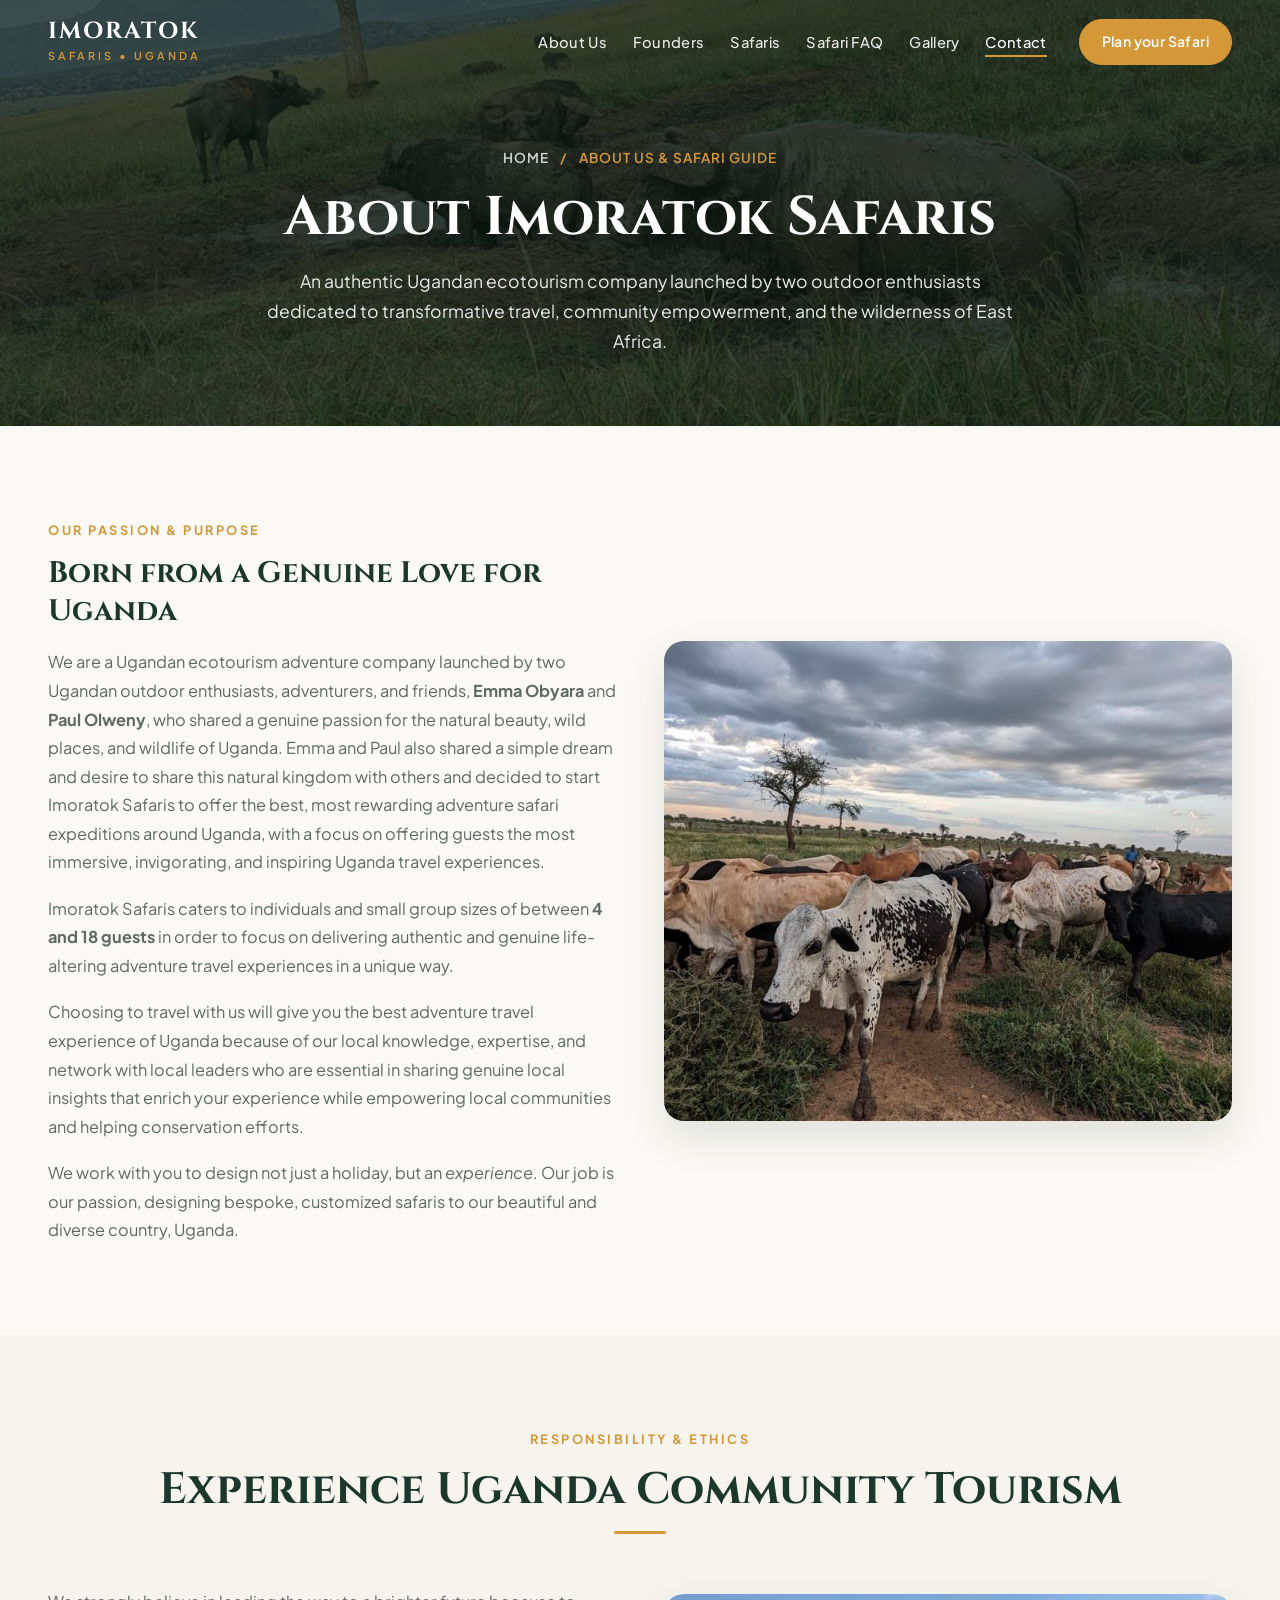
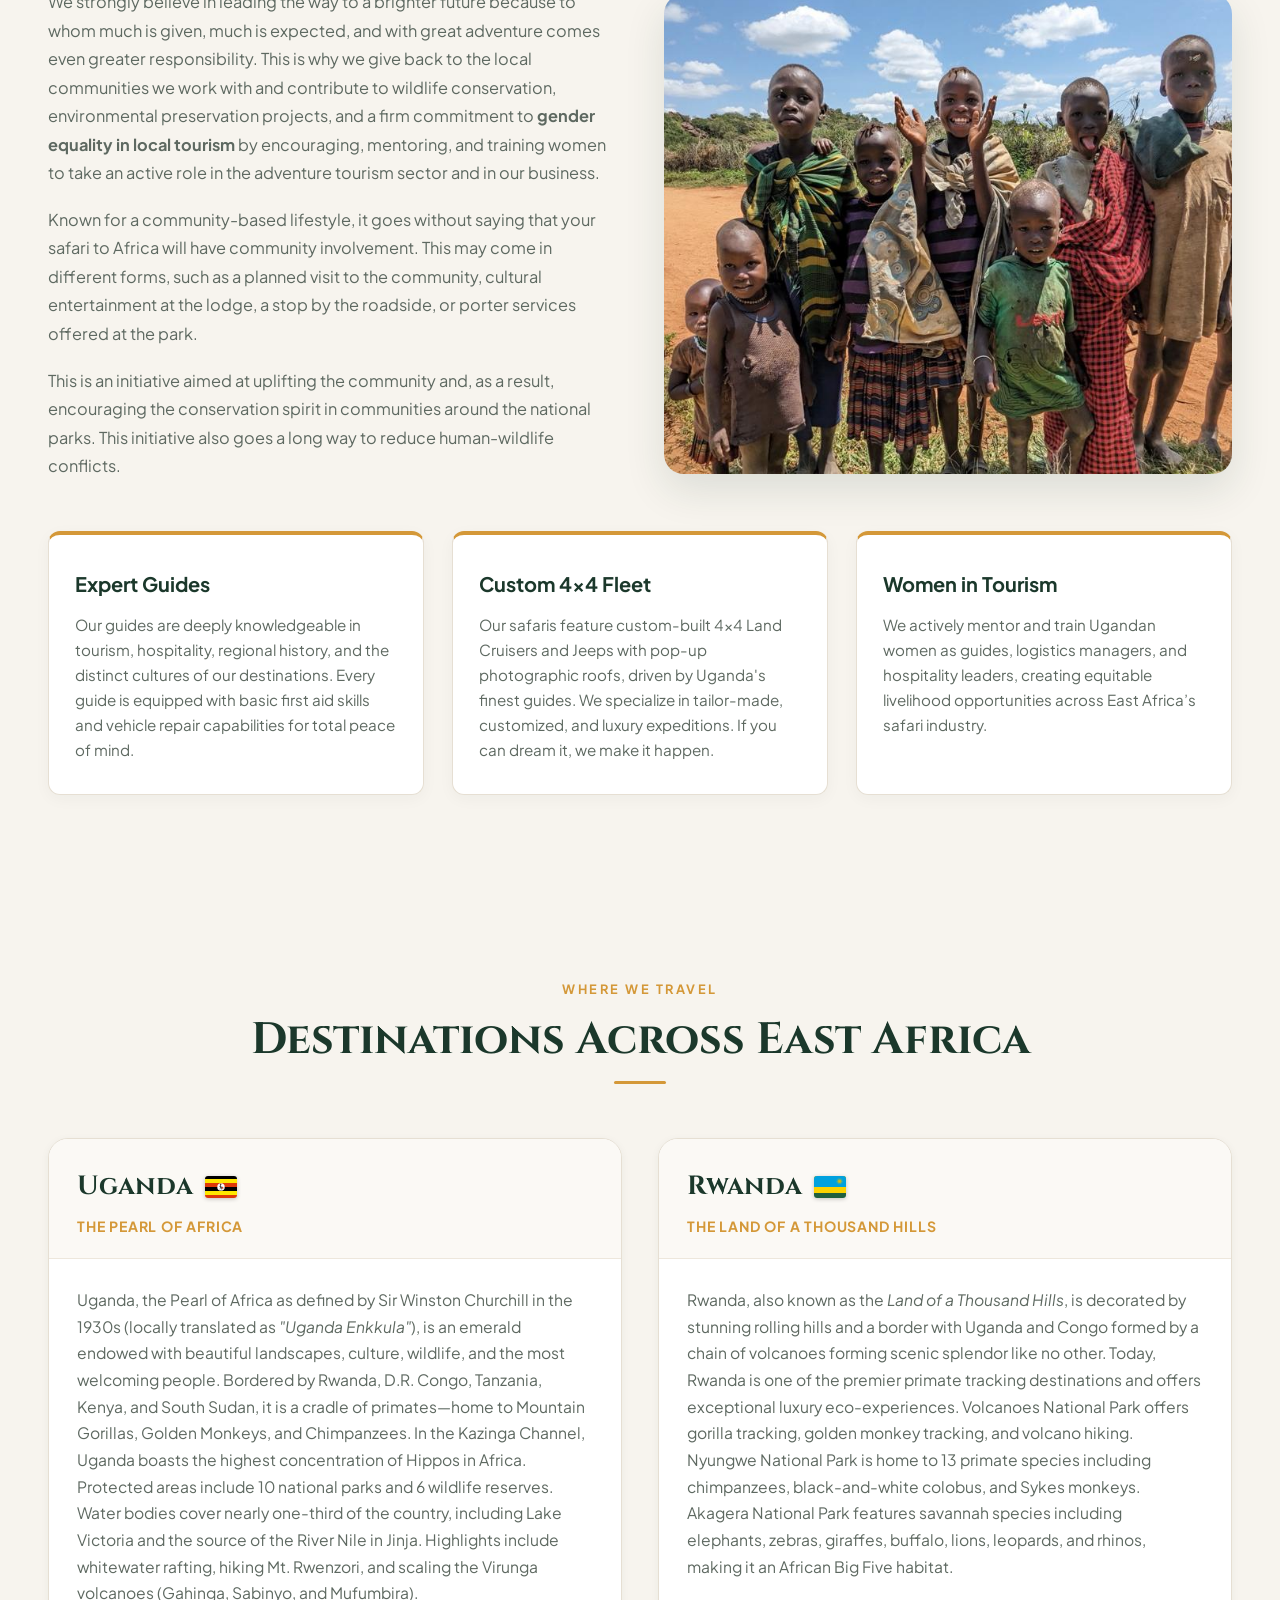
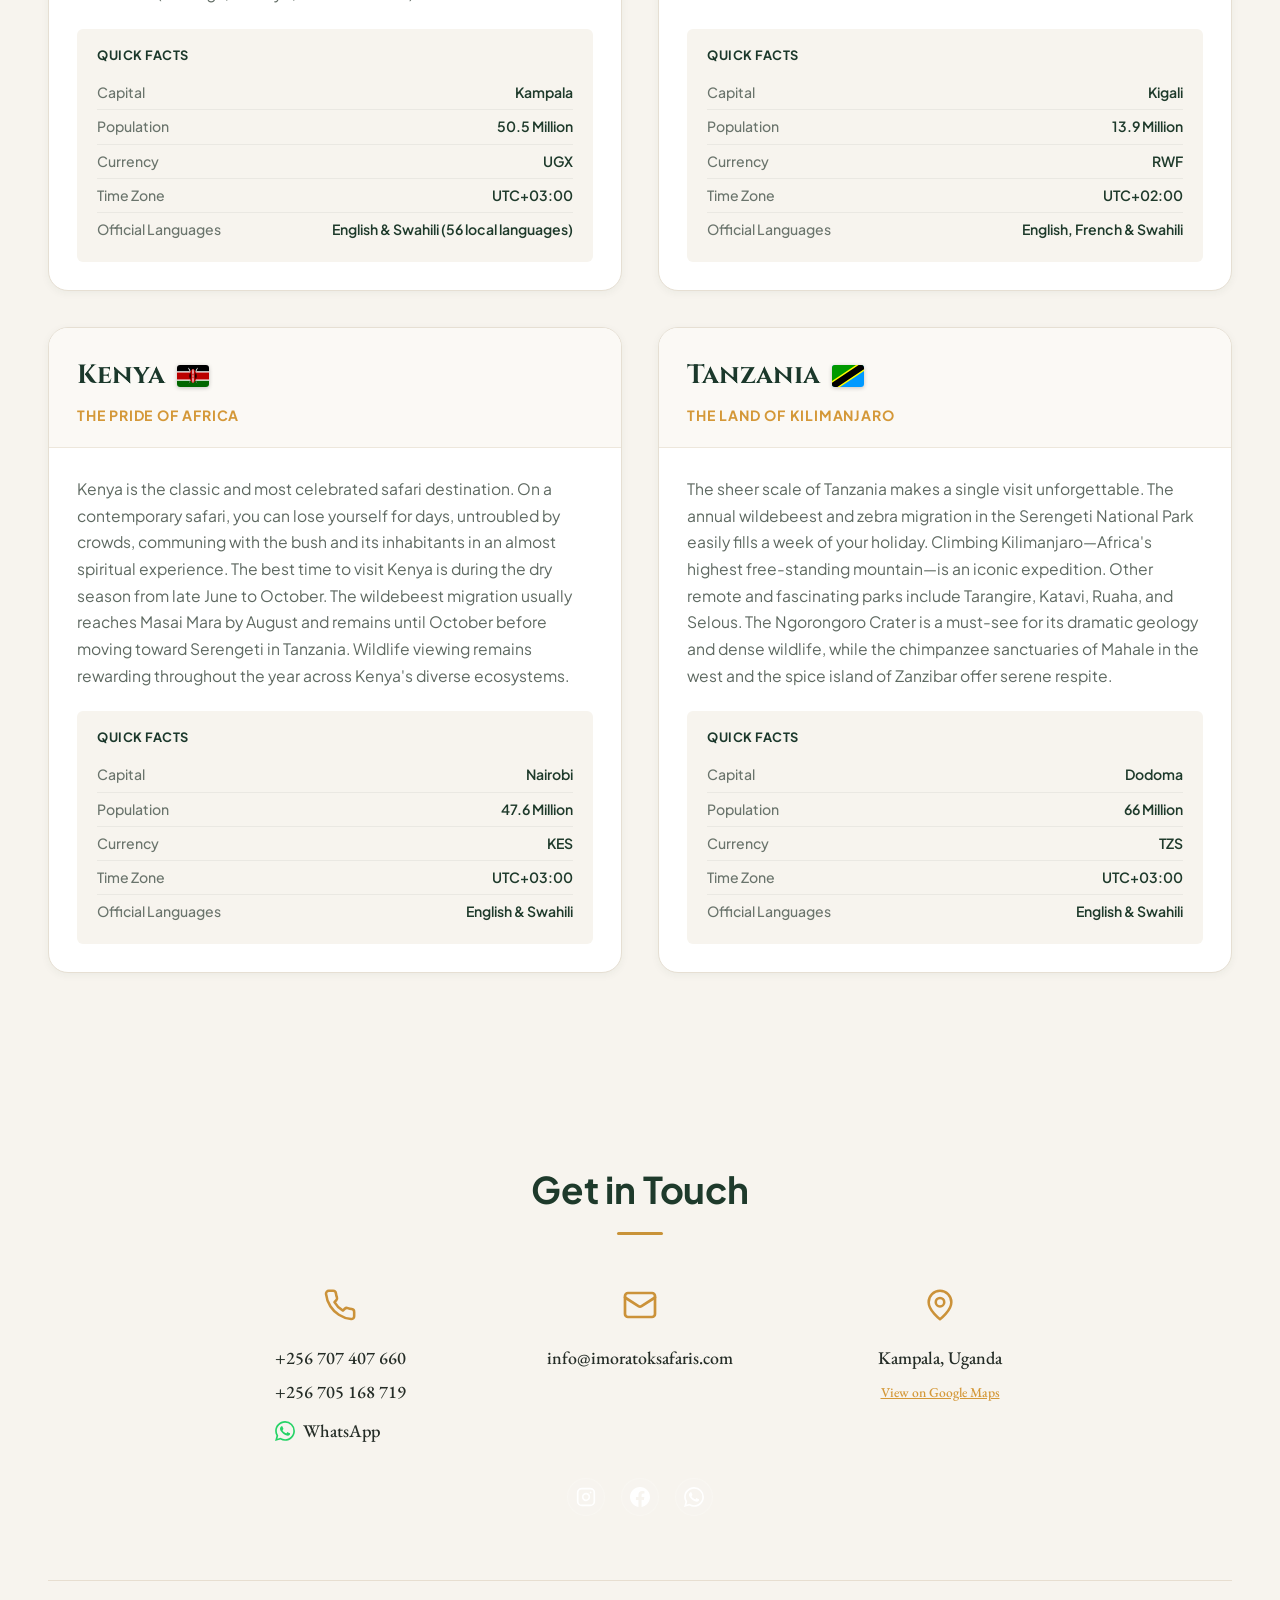
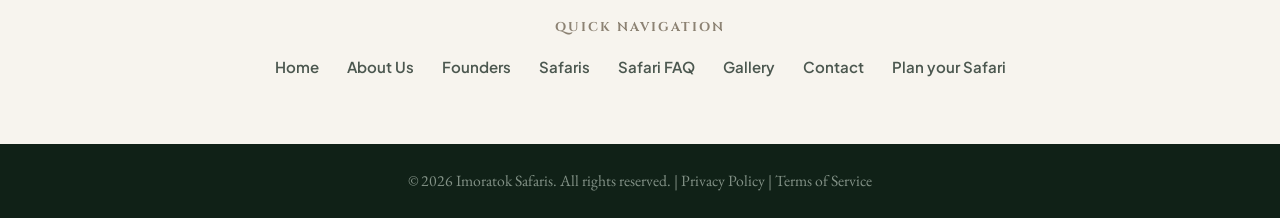
==== commit 8f245ba3: "feat: add interactive safari maps, SVG favicon, and gallery page" ====
--- a/about.html
+++ b/about.html
@@ -4,12 +4,13 @@
 <head>
   <meta charset="UTF-8">
   <meta name="viewport" content="width=device-width, initial-scale=1.0">
-  <title>About Us &amp; Native Safari Leaders | Imoratok Safaris Uganda</title>
+  <title>About Us &amp; Native Safari Guides | Imoratok Safaris</title>
   <meta name="description"
     content="Learn about Imoratok Safaris, our community ecotourism mission, experienced guides, and read our comprehensive East Africa safari & gorilla trekking guide.">
   <meta name="keywords"
     content="About Imoratok Safaris, Uganda Safari Guide, Gorilla Trekking FAQ, Emma Obyara, Paul Olweny, East Africa Ecotourism">
   <link rel="canonical" href="https://imoratoksafaris.com/about.html">
+  <link rel="icon" type="image/svg+xml" href="images/favicon.svg">
 
   <!-- Open Graph / Meta -->
   <meta property="og:title" content="About Us &amp; Native Safari Leaders | Imoratok Safaris">
@@ -143,7 +144,7 @@
         </div>
 
         <div class="story-visual">
-          <img src="images/Animals/Cows2.jpeg" alt="Ankole Cattle in Uganda" class="story-img-main" loading="lazy">
+          <img width="1080" height="607" src="images/Animals/Cows2.jpeg" alt="Ankole Cattle in Uganda" class="story-img-main" loading="lazy">
         </div>
       </div>
     </div>
@@ -182,7 +183,7 @@
         </div>
 
         <div class="story-visual">
-          <img src="images/Tribal/kids.jpeg" alt="Local Children and Community Tourism in Uganda" class="story-img-main" loading="lazy">
+          <img width="1080" height="607" src="images/Tribal/kids.jpeg" alt="Local Children and Community Tourism in Uganda" class="story-img-main" loading="lazy">
         </div>
       </div>
 
@@ -232,7 +233,7 @@
         <!-- Destination 1: Uganda -->
         <article class="country-card">
           <div class="country-card-header">
-            <h3 class="country-title">Uganda <img src="images/ug.svg" alt="Uganda Flag" class="country-flag-svg"></h3>
+            <h3 class="country-title">Uganda <img width="32" height="22" src="images/ug.svg" alt="Uganda Flag" class="country-flag-svg"></h3>
             <span class="country-tag">The Pearl of Africa</span>
           </div>
           <div class="country-card-body">
@@ -260,7 +261,7 @@
         <!-- Destination 2: Rwanda -->
         <article class="country-card">
           <div class="country-card-header">
-            <h3 class="country-title">Rwanda <img src="images/rw.svg" alt="Rwanda Flag" class="country-flag-svg"></h3>
+            <h3 class="country-title">Rwanda <img width="32" height="22" src="images/rw.svg" alt="Rwanda Flag" class="country-flag-svg"></h3>
             <span class="country-tag">The Land of a Thousand Hills</span>
           </div>
           <div class="country-card-body">
@@ -287,7 +288,7 @@
         <!-- Destination 3: Kenya -->
         <article class="country-card">
           <div class="country-card-header">
-            <h3 class="country-title">Kenya <img src="images/ke.svg" alt="Kenya Flag" class="country-flag-svg"></h3>
+            <h3 class="country-title">Kenya <img width="32" height="22" src="images/ke.svg" alt="Kenya Flag" class="country-flag-svg"></h3>
             <span class="country-tag">The Pride of Africa</span>
           </div>
           <div class="country-card-body">
@@ -312,7 +313,7 @@
         <!-- Destination 4: Tanzania -->
         <article class="country-card">
           <div class="country-card-header">
-            <h3 class="country-title">Tanzania <img src="images/tz.svg" alt="Tanzania Flag" class="country-flag-svg"></h3>
+            <h3 class="country-title">Tanzania <img width="32" height="22" src="images/tz.svg" alt="Tanzania Flag" class="country-flag-svg"></h3>
             <span class="country-tag">The Land of Kilimanjaro</span>
           </div>
           <div class="country-card-body">
@@ -395,9 +396,8 @@
               </svg>
             </div>
             <div class="contact-item-text">
-              <span style="font-weight: 600;">Plot 14, Kampala Road</span>
               <span>Kampala, Uganda</span>
-              <span style="font-size: 0.88rem; color: #a4b3a9; margin-top: 4px;">Mon – Sat: 08:00 – 18:00 EAT</span>
+              <a href="https://maps.google.com/?q=Kampala+Uganda" target="_blank" rel="noopener" style="font-size: 0.85rem; color: var(--color-accent); margin-top: 4px; text-decoration: underline;">View on Google Maps</a>
             </div>
           </div>
         </div>
--- a/css/style.css
+++ b/css/style.css
@@ -782,7 +782,7 @@
    Gallery Section
    ========================================================================== */
 .gallery-section {
-  padding: 110px 0;
+  padding: 56px 0 64px;
   background-color: #122219;
   /* Dark moody safari backdrop */
   color: #ffffff;
@@ -796,12 +796,37 @@
   color: rgba(255, 255, 255, 0.75);
 }
 
-.gallery-grid {
-  display: grid;
-  grid-template-columns: repeat(4, 1fr);
-  grid-auto-rows: 220px;
-  grid-auto-flow: dense;
-  gap: 18px;
+.gallery-marquee {
+  width: 100%;
+  overflow: hidden;
+  margin-top: 28px;
+}
+
+.gallery-track {
+  display: flex;
+  align-items: stretch;
+  height: 340px;
+  width: max-content;
+  will-change: transform;
+  animation: galleryScrollLeft 36s linear infinite;
+}
+
+@keyframes galleryScrollLeft {
+  0% {
+    transform: translate3d(0, 0, 0);
+  }
+  100% {
+    transform: translate3d(-50%, 0, 0);
+  }
+}
+
+.gallery-col--stack {
+  flex: 0 0 292px;
+  height: 100%;
+  display: flex;
+  flex-direction: column;
+  gap: 12px;
+  margin-right: 12px;
 }
 
 .gallery-item {
@@ -811,28 +836,84 @@
   cursor: default;
 }
 
-.gallery-item.span-wide {
-  grid-column: span 2;
-}
-
-.gallery-item.span-tall {
-  grid-row: span 2;
-}
-
-.gallery-item.span-large {
-  grid-column: span 2;
-  grid-row: span 2;
+.gallery-col--stack .gallery-item {
+  flex: 1 1 0;
+  width: 100%;
+  min-height: 0;
+}
+
+.gallery-item--portrait,
+.gallery-item--wide {
+  flex: 0 0 auto;
+  height: 100%;
+  margin-right: 12px;
 }
 
 .gallery-img {
   width: 100%;
   height: 100%;
   object-fit: cover;
+  display: block;
   transition: transform var(--transition-smooth);
 }
 
+.gallery-item--portrait .gallery-img,
+.gallery-item--wide .gallery-img {
+  width: auto;
+  height: 100%;
+  max-width: none;
+}
+
 .gallery-item:hover .gallery-img {
-  transform: scale(1.06);
+  transform: scale(1.04);
+}
+
+.gallery-cta-wrap {
+  text-align: center;
+  margin-top: 32px;
+}
+
+/* Full Gallery Page Masonry Grid */
+.full-gallery-section {
+  padding: 64px 0 80px;
+  background-color: var(--color-bg-alt);
+}
+
+.full-gallery-masonry {
+  columns: 3;
+  column-gap: 18px;
+}
+
+.full-gallery-card {
+  break-inside: avoid;
+  margin-bottom: 18px;
+  border-radius: var(--radius-md);
+  overflow: hidden;
+  background-color: #122219;
+  box-shadow: var(--shadow-sm);
+}
+
+.full-gallery-card img {
+  width: 100%;
+  height: auto;
+  display: block;
+  transition: transform var(--transition-smooth);
+}
+
+.full-gallery-card:hover img {
+  transform: scale(1.03);
+}
+
+@media (max-width: 992px) {
+  .full-gallery-masonry {
+    columns: 2;
+  }
+}
+
+@media (max-width: 576px) {
+  .full-gallery-masonry {
+    columns: 1;
+  }
 }
 
 /* ==========================================================================
@@ -974,12 +1055,6 @@
     gap: 40px;
   }
 
-  .gallery-grid {
-    grid-template-columns: repeat(3, 1fr);
-    grid-auto-rows: 200px;
-    gap: 14px;
-  }
-
   .contact-grid {
     grid-template-columns: 1fr;
   }
@@ -994,23 +1069,19 @@
     --nav-height: 72px;
   }
 
-  .gallery-grid {
-    grid-template-columns: repeat(2, 1fr);
-    grid-auto-rows: 180px;
-    gap: 12px;
-  }
-
-  .gallery-item.span-large {
-    grid-column: span 2;
-    grid-row: span 2;
-  }
-
-  .gallery-item.span-wide {
-    grid-column: span 2;
-  }
-
-  .gallery-item.span-tall {
-    grid-row: span 2;
+  .gallery-track {
+    height: 250px;
+  }
+
+  .gallery-col--stack {
+    flex: 0 0 214px;
+    gap: 10px;
+    margin-right: 10px;
+  }
+
+  .gallery-item--portrait,
+  .gallery-item--wide {
+    margin-right: 10px;
   }
 
   .mobile-toggle {
@@ -1082,21 +1153,6 @@
   }
 }
 
-@media (max-width: 520px) {
-  .gallery-grid {
-    grid-template-columns: 1fr;
-    grid-auto-rows: 240px;
-    gap: 12px;
-  }
-
-  .gallery-item.span-large,
-  .gallery-item.span-wide,
-  .gallery-item.span-tall {
-    grid-column: span 1 !important;
-    grid-row: span 1 !important;
-  }
-}
-
 /* ==========================================================================
    About & Safaris Subpages Styles
    ========================================================================== */
@@ -1439,6 +1495,15 @@
   user-select: none;
 }
 
+.faq-question {
+  font-family: inherit;
+  font-size: inherit;
+  font-weight: inherit;
+  color: inherit;
+  margin: 0;
+  line-height: 1.4;
+}
+
 .faq-item summary::-webkit-details-marker {
   display: none;
 }
@@ -1900,3 +1965,96 @@
   margin-bottom: 24px;
 }
 
+/* ==========================================================================
+   Safari Area & Route Maps (Leaflet + OpenStreetMap)
+   ========================================================================== */
+.safari-map-wrapper {
+  margin-top: 28px;
+  border: 1px solid var(--color-border);
+  border-radius: var(--radius-md);
+  overflow: hidden;
+  background: var(--color-bg-main);
+}
+
+.safari-map-header {
+  display: flex;
+  align-items: center;
+  justify-content: space-between;
+  flex-wrap: wrap;
+  gap: 8px;
+  padding: 12px 18px;
+  background: var(--color-primary);
+  color: #ffffff;
+  font-family: var(--font-sans);
+  font-size: 0.88rem;
+  font-weight: 600;
+}
+
+.safari-map-hint {
+  font-size: 0.78rem;
+  font-weight: 400;
+  color: #d0e0d6;
+}
+
+.safari-map-container {
+  width: 100%;
+  height: 360px;
+  z-index: 1;
+}
+
+@media (max-width: 640px) {
+  .safari-map-container {
+    height: 290px;
+  }
+}
+
+.safari-map-pin-wrap {
+  background: transparent;
+  border: none;
+}
+
+.safari-map-pin {
+  display: flex;
+  align-items: center;
+  justify-content: center;
+  width: 28px;
+  height: 28px;
+  border-radius: 50%;
+  background: var(--color-primary);
+  color: #ffffff;
+  border: 2px solid var(--color-accent);
+  font-family: var(--font-sans);
+  font-size: 0.78rem;
+  font-weight: 700;
+  box-shadow: 0 3px 10px rgba(0, 0, 0, 0.35);
+}
+
+.safari-map-popup {
+  font-family: var(--font-sans);
+  min-width: 170px;
+}
+
+.safari-map-popup-tag {
+  display: block;
+  font-size: 0.72rem;
+  font-weight: 700;
+  text-transform: uppercase;
+  letter-spacing: 0.6px;
+  color: var(--color-accent-hover);
+  margin-bottom: 2px;
+}
+
+.safari-map-popup strong {
+  display: block;
+  font-size: 0.94rem;
+  color: var(--color-primary);
+  margin-bottom: 4px;
+}
+
+.safari-map-popup p {
+  margin: 0;
+  font-size: 0.8rem;
+  line-height: 1.45;
+  color: var(--color-text-muted);
+}
+
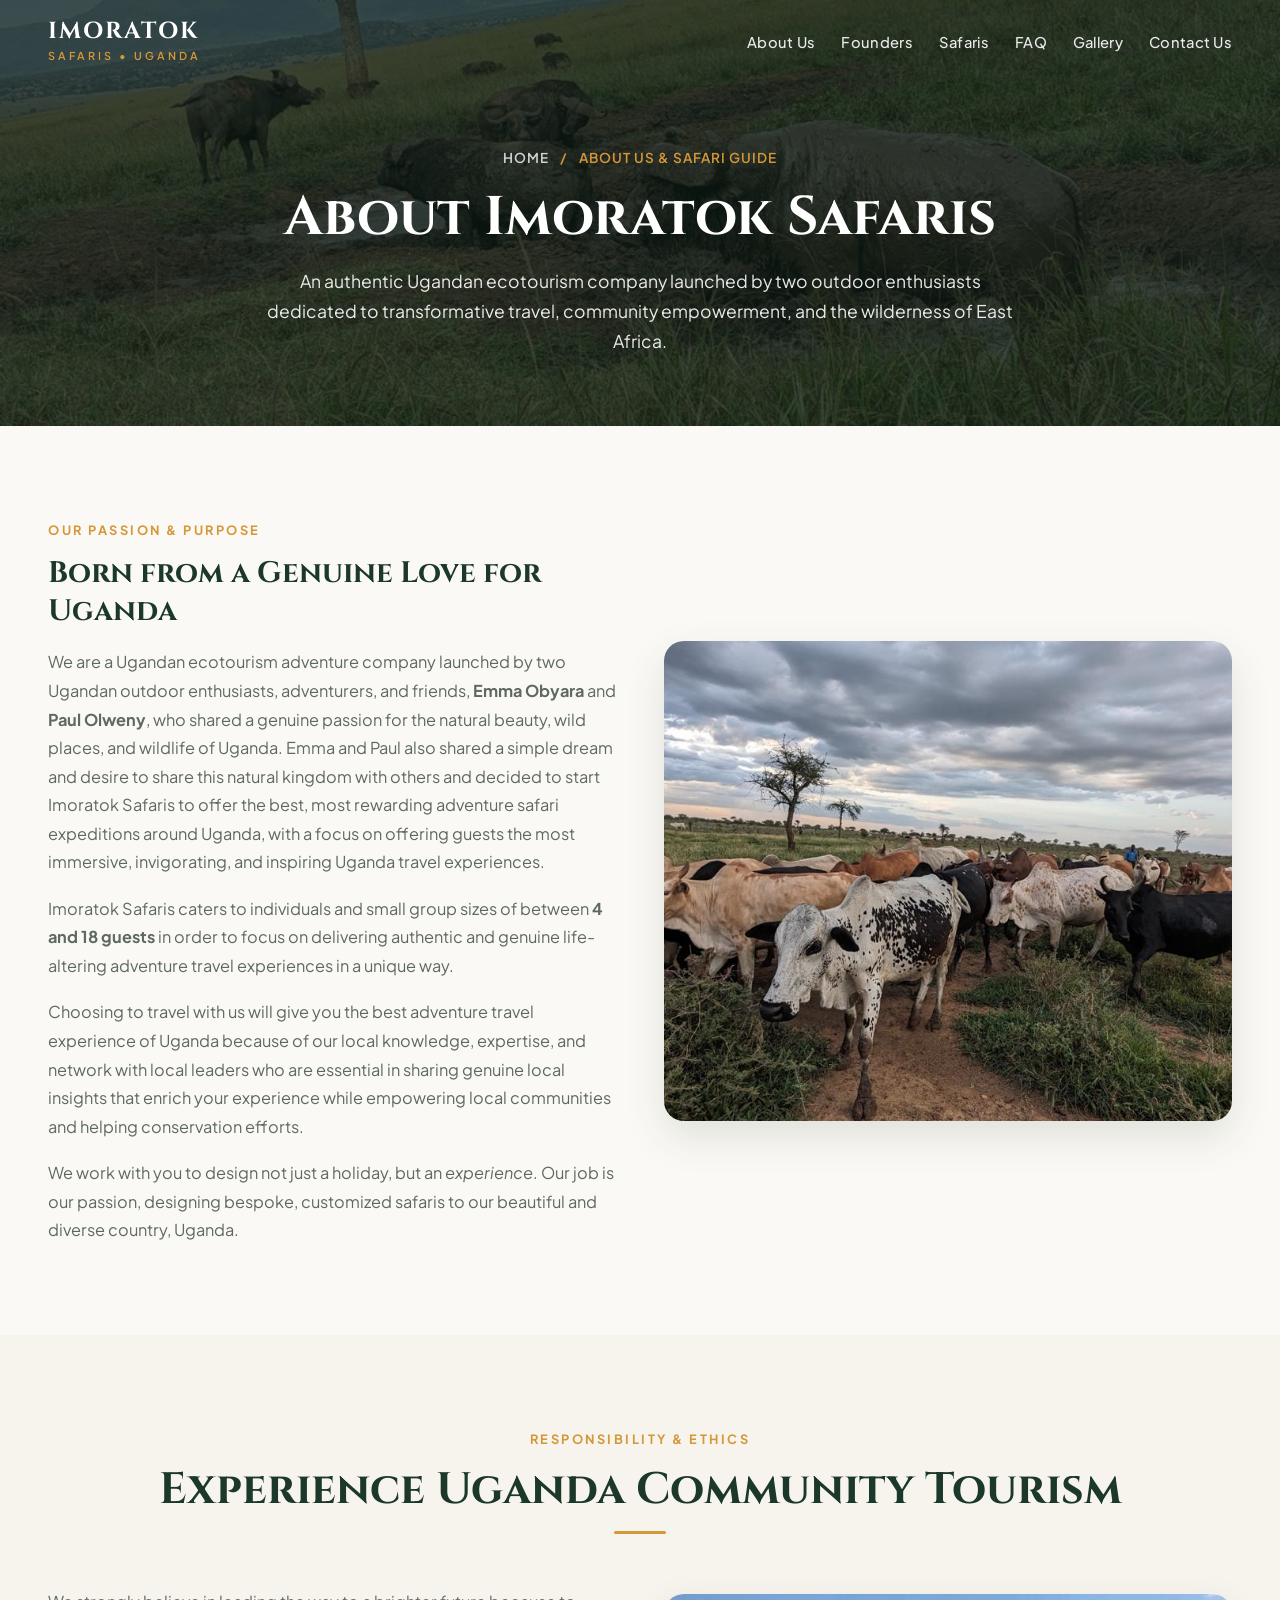
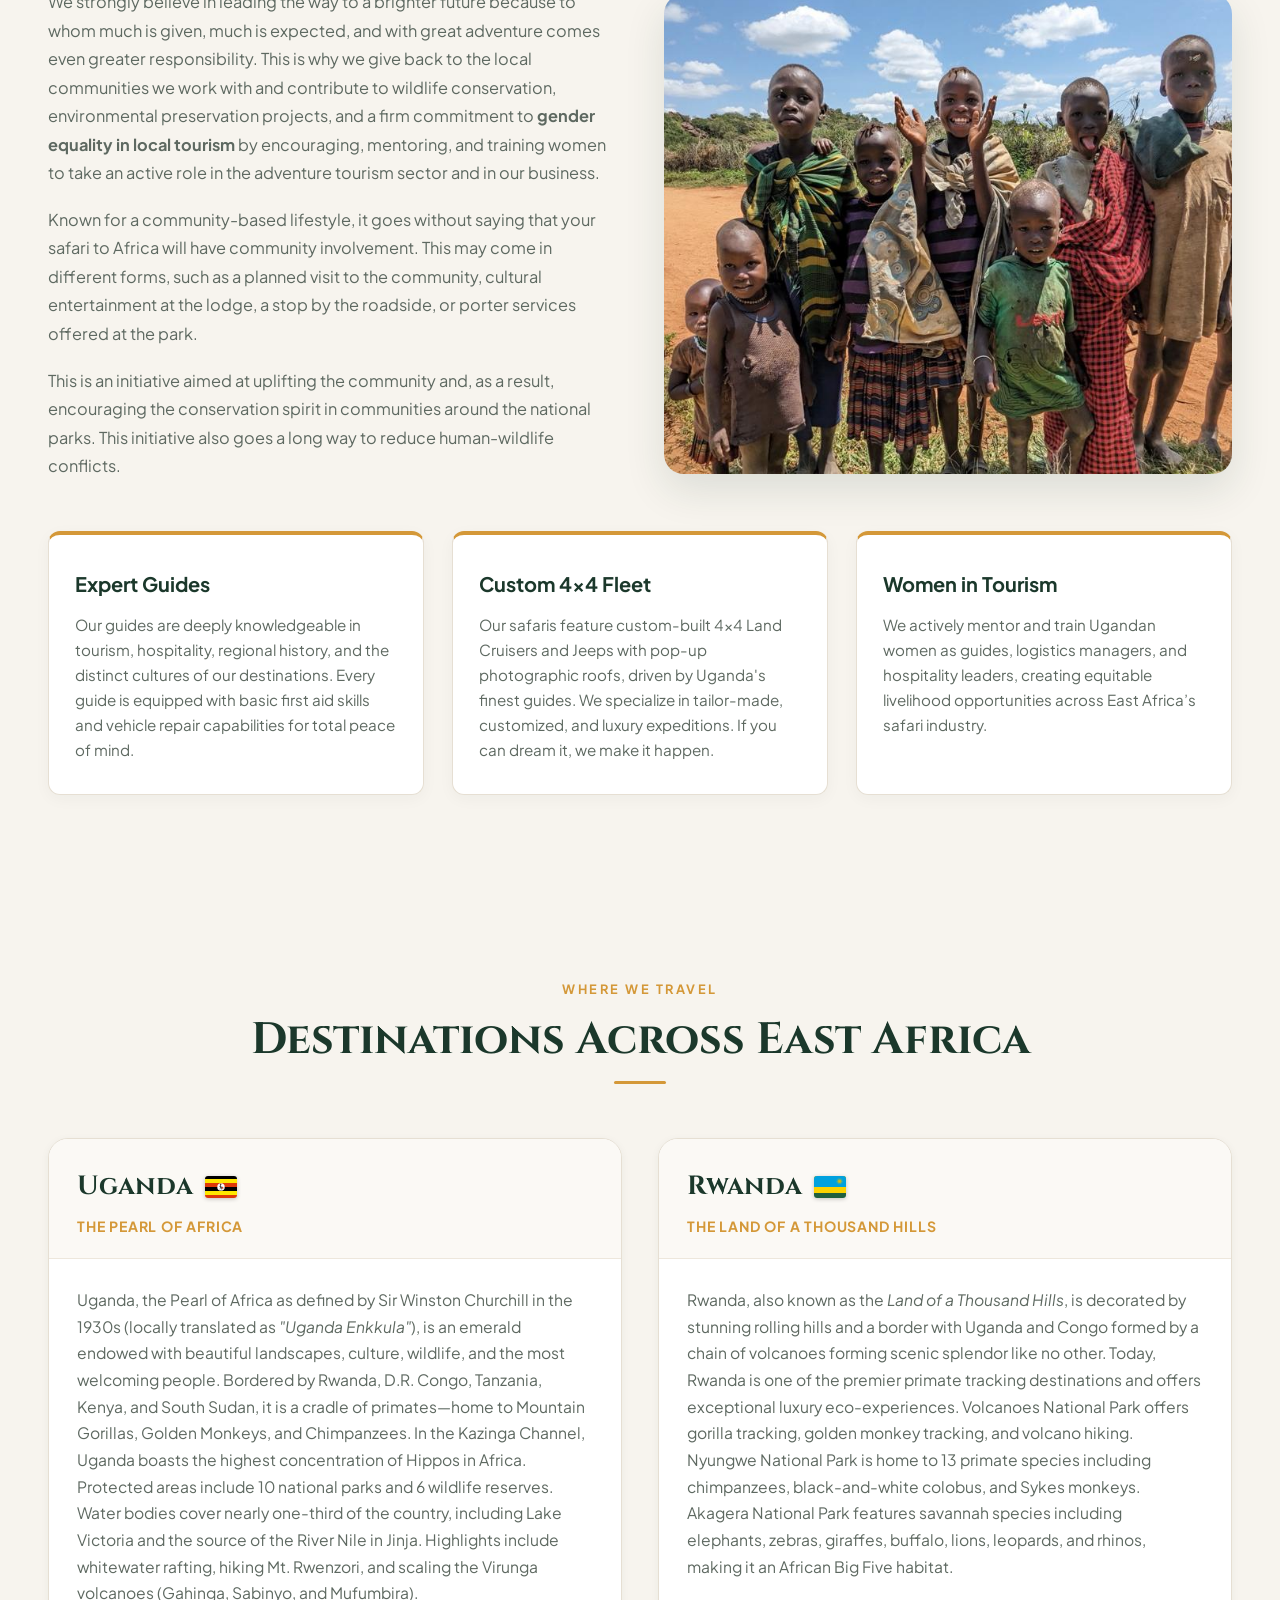
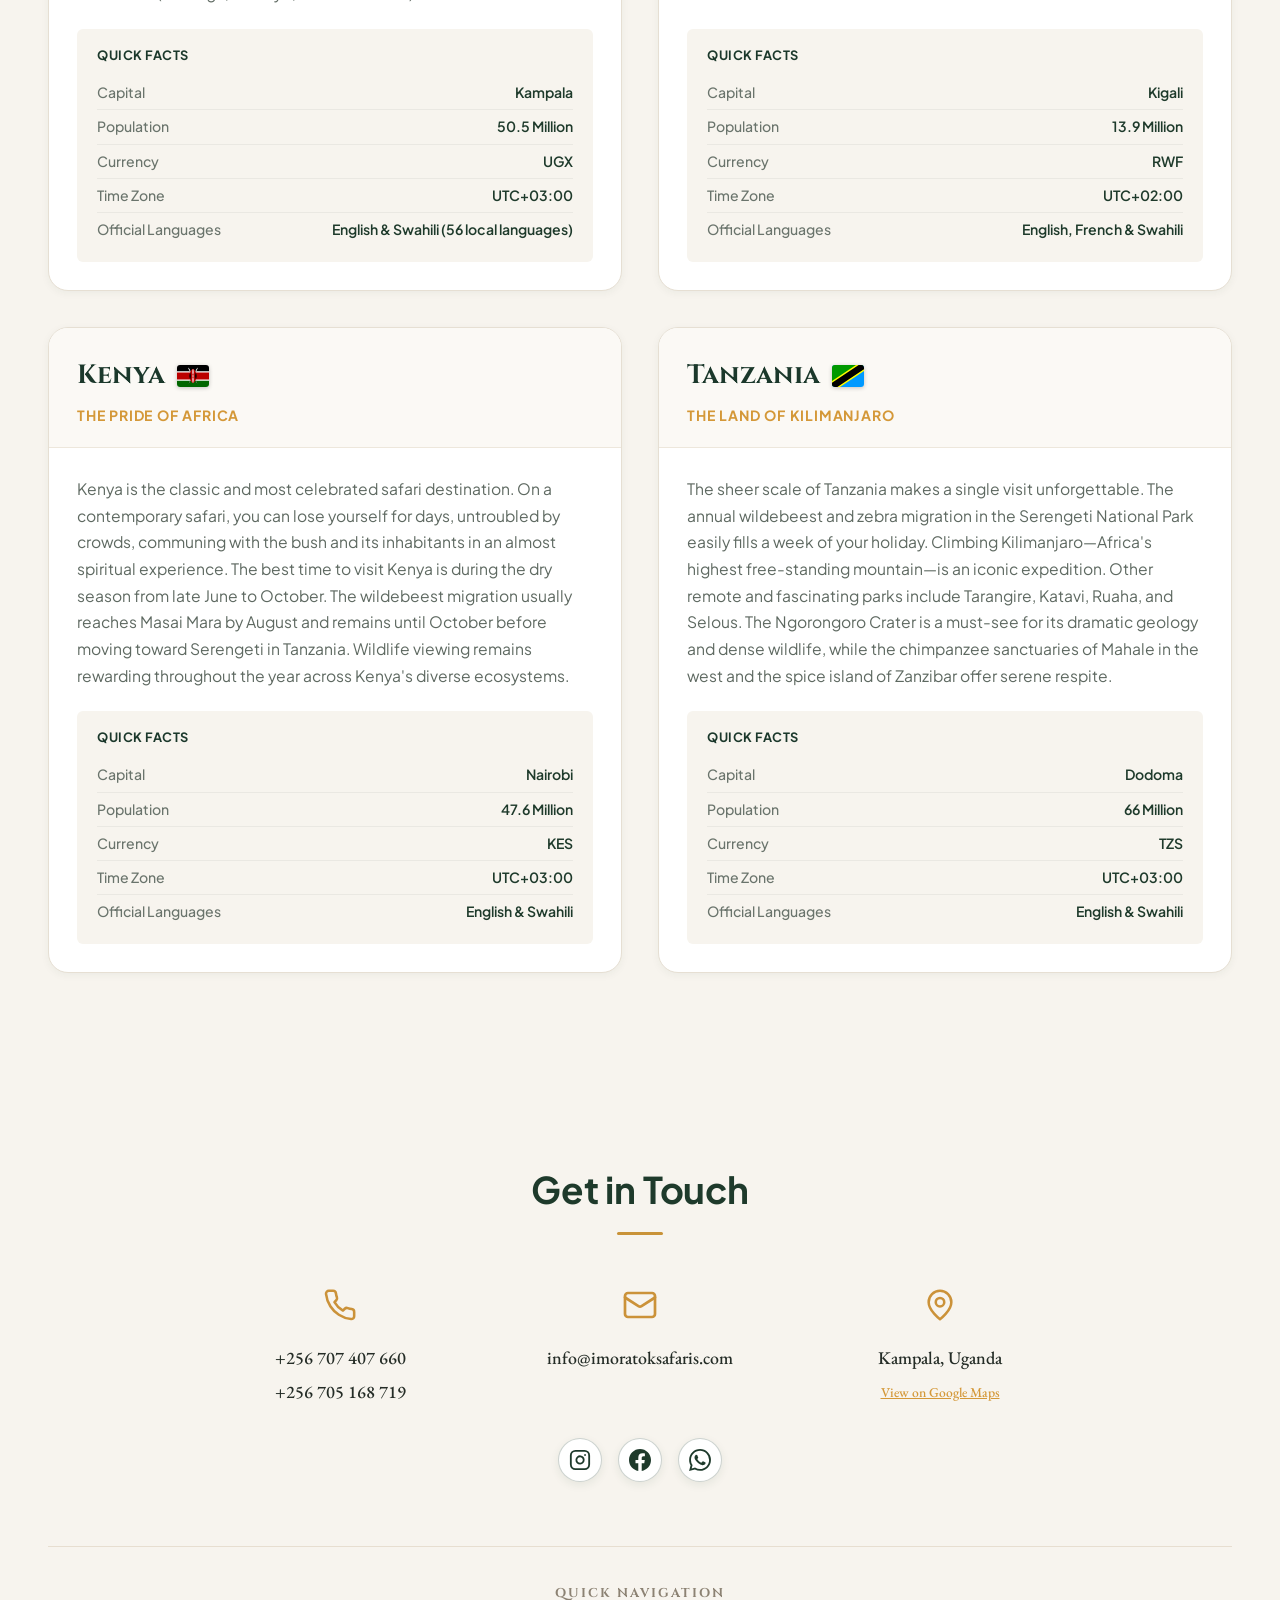
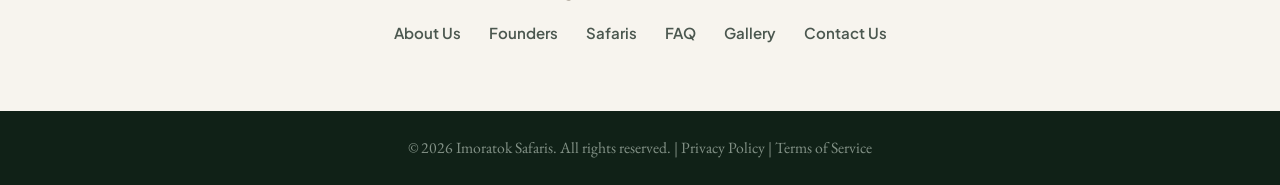
==== commit 5213c1c4: "refactor: update navigation links and remove WhatsApp contact elements across site pages" ====
--- a/about.html
+++ b/about.html
@@ -85,11 +85,10 @@
           <li><a href="index.html#story" class="nav-link">About Us</a></li>
           <li><a href="index.html#founders" class="nav-link">Founders</a></li>
           <li><a href="index.html#safaris" class="nav-link">Safaris</a></li>
-          <li><a href="index.html#faq" class="nav-link">Safari FAQ</a></li>
-          <li><a href="index.html#gallery" class="nav-link">Gallery</a></li>
-          <li><a href="#contact" class="nav-link">Contact</a></li>
+          <li><a href="faq.html" class="nav-link">FAQ</a></li>
+          <li><a href="gallery.html" class="nav-link">Gallery</a></li>
+          <li><a href="index.html#inquire" class="nav-link">Contact Us</a></li>
         </ul>
-        <a href="index.html#inquire" class="btn btn-primary nav-cta">Plan your Safari</a>
       </nav>
     </div>
   </header>
@@ -363,12 +362,6 @@
             <div class="contact-item-text">
               <a href="tel:+256707407660">+256 707 407 660</a>
               <a href="tel:+256705168719">+256 705 168 719</a>
-              <a href="https://wa.me/256707407660" target="_blank" rel="noopener" class="whatsapp-logo-link" aria-label="Chat on WhatsApp">
-                <svg width="20" height="20" viewBox="0 0 24 24" fill="currentColor">
-                  <path d="M17.472 14.382c-.297-.149-1.758-.867-2.03-.967-.273-.099-.471-.148-.67.15-.197.297-.767.966-.94 1.164-.173.199-.347.223-.644.075-.297-.15-1.255-.463-2.39-1.475-.883-.788-1.48-1.761-1.653-2.059-.173-.297-.018-.458.13-.606.134-.133.298-.347.446-.52.149-.174.198-.298.298-.497.099-.198.05-.371-.025-.52-.075-.149-.669-1.612-.916-2.207-.242-.579-.487-.5-.669-.51-.173-.008-.371-.01-.57-.01-.198 0-.52.074-.792.372-.272.297-1.04 1.016-1.04 2.479 0 1.462 1.065 2.875 1.213 3.074.149.198 2.096 3.2 5.077 4.487.709.306 1.262.489 1.694.625.712.227 1.36.195 1.871.118.571-.085 1.758-.719 2.006-1.413.248-.694.248-1.289.173-1.413-.074-.124-.272-.198-.57-.347m-5.421 7.403h-.004a9.87 9.87 0 01-5.031-1.378l-.361-.214-3.741.982.998-3.648-.235-.374a9.86 9.86 0 01-1.51-5.26c.001-5.45 4.436-9.884 9.888-9.884 2.64 0 5.122 1.03 6.988 2.898a9.825 9.825 0 012.893 6.994c-.003 5.45-4.437 9.884-9.885 9.884m8.413-18.297A11.815 11.815 0 0012.05 0C5.495 0 .16 5.335.157 11.892c0 2.096.547 4.142 1.588 5.945L.057 24l6.305-1.654a11.882 11.882 0 005.683 1.448h.005c6.554 0 11.89-5.335 11.893-11.893a11.821 11.821 0 00-3.48-8.413z"/>
-                </svg>
-                <span>WhatsApp</span>
-              </a>
             </div>
           </div>
 
@@ -427,14 +420,12 @@
         <div class="footer-quick-nav">
           <span class="quick-nav-label">Quick Navigation</span>
           <ul class="quick-nav-links">
-            <li><a href="index.html">Home</a></li>
             <li><a href="index.html#story">About Us</a></li>
             <li><a href="index.html#founders">Founders</a></li>
             <li><a href="index.html#safaris">Safaris</a></li>
-            <li><a href="index.html#faq">Safari FAQ</a></li>
-            <li><a href="index.html#gallery">Gallery</a></li>
-            <li><a href="#contact">Contact</a></li>
-            <li><a href="index.html#inquire">Plan your Safari</a></li>
+            <li><a href="faq.html">FAQ</a></li>
+            <li><a href="gallery.html">Gallery</a></li>
+            <li><a href="index.html#inquire">Contact Us</a></li>
           </ul>
         </div>
       </div>
--- a/css/style.css
+++ b/css/style.css
@@ -1441,10 +1441,82 @@
   text-align: right;
 }
 
-/* FAQ Accordion */
+/* FAQ Section (Homepage with background image) */
 .faq-section {
-  padding: 90px 0 100px;
-  background-color: var(--color-bg-main);
+  position: relative;
+  padding: 100px 0 110px;
+  background-image: url('../images/Hillside.jpeg');
+  background-position: center;
+  background-size: cover;
+  background-repeat: no-repeat;
+  color: #ffffff;
+}
+
+.faq-section::before {
+  content: '';
+  position: absolute;
+  inset: 0;
+  background: linear-gradient(135deg, rgba(14, 30, 22, 0.88) 0%, rgba(10, 22, 16, 0.84) 100%);
+  pointer-events: none;
+}
+
+.faq-section .container {
+  position: relative;
+  z-index: 2;
+}
+
+.faq-section .section-title {
+  color: #ffffff;
+}
+
+.faq-section .section-tag {
+  color: var(--color-accent);
+}
+
+.faq-section .section-line {
+  background-color: var(--color-accent);
+}
+
+.faq-section p {
+  color: rgba(255, 255, 255, 0.9) !important;
+}
+
+.faq-page-section {
+  padding: 70px 0 90px;
+  background-color: var(--color-bg-alt);
+}
+
+.faq-category {
+  margin-bottom: 52px;
+}
+
+.faq-category:last-child {
+  margin-bottom: 0;
+}
+
+.faq-category-header {
+  margin-bottom: 26px;
+  text-align: center;
+}
+
+.faq-category-title {
+  font-family: var(--font-display);
+  font-size: 1.65rem;
+  color: var(--color-primary);
+  display: block;
+  text-align: center;
+  margin-bottom: 10px;
+}
+
+.faq-category-desc {
+  font-family: var(--font-sans);
+  font-size: 1.12rem;
+  font-weight: 700;
+  color: var(--color-text-main);
+  max-width: 760px;
+  margin: 0 auto;
+  text-align: center;
+  line-height: 1.55;
 }
 
 .faq-container {
@@ -1842,10 +1914,10 @@
 }
 
 .quote-form-submit {
-  margin-top: 10px;
-  display: flex;
-  align-items: center;
-  justify-content: space-between;
+  margin-top: 24px;
+  display: flex;
+  align-items: center;
+  justify-content: center;
   flex-wrap: wrap;
   gap: 16px;
 }
@@ -1867,24 +1939,32 @@
 }
 
 .social-link {
-  width: 38px;
-  height: 38px;
+  width: 44px;
+  height: 44px;
   border-radius: 50%;
-  background: rgba(255, 255, 255, 0.08);
-  border: 1px solid rgba(255, 255, 255, 0.16);
+  background: #ffffff;
+  border: 1px solid rgba(30, 58, 43, 0.22);
   display: flex;
   align-items: center;
   justify-content: center;
-  color: #ffffff;
+  color: #1e3a2b;
+  box-shadow: 0 3px 10px rgba(30, 58, 43, 0.08);
   transition: all var(--transition-fast);
   text-decoration: none;
 }
 
+.social-link svg {
+  width: 22px;
+  height: 22px;
+  display: block;
+}
+
 .social-link:hover {
-  background: var(--color-accent);
-  border-color: var(--color-accent);
-  color: var(--color-primary-dark);
+  background: #1e3a2b;
+  border-color: #1e3a2b;
+  color: #c99338;
   transform: translateY(-2px);
+  box-shadow: 0 6px 16px rgba(30, 58, 43, 0.16);
 }
 
 .whatsapp-link {
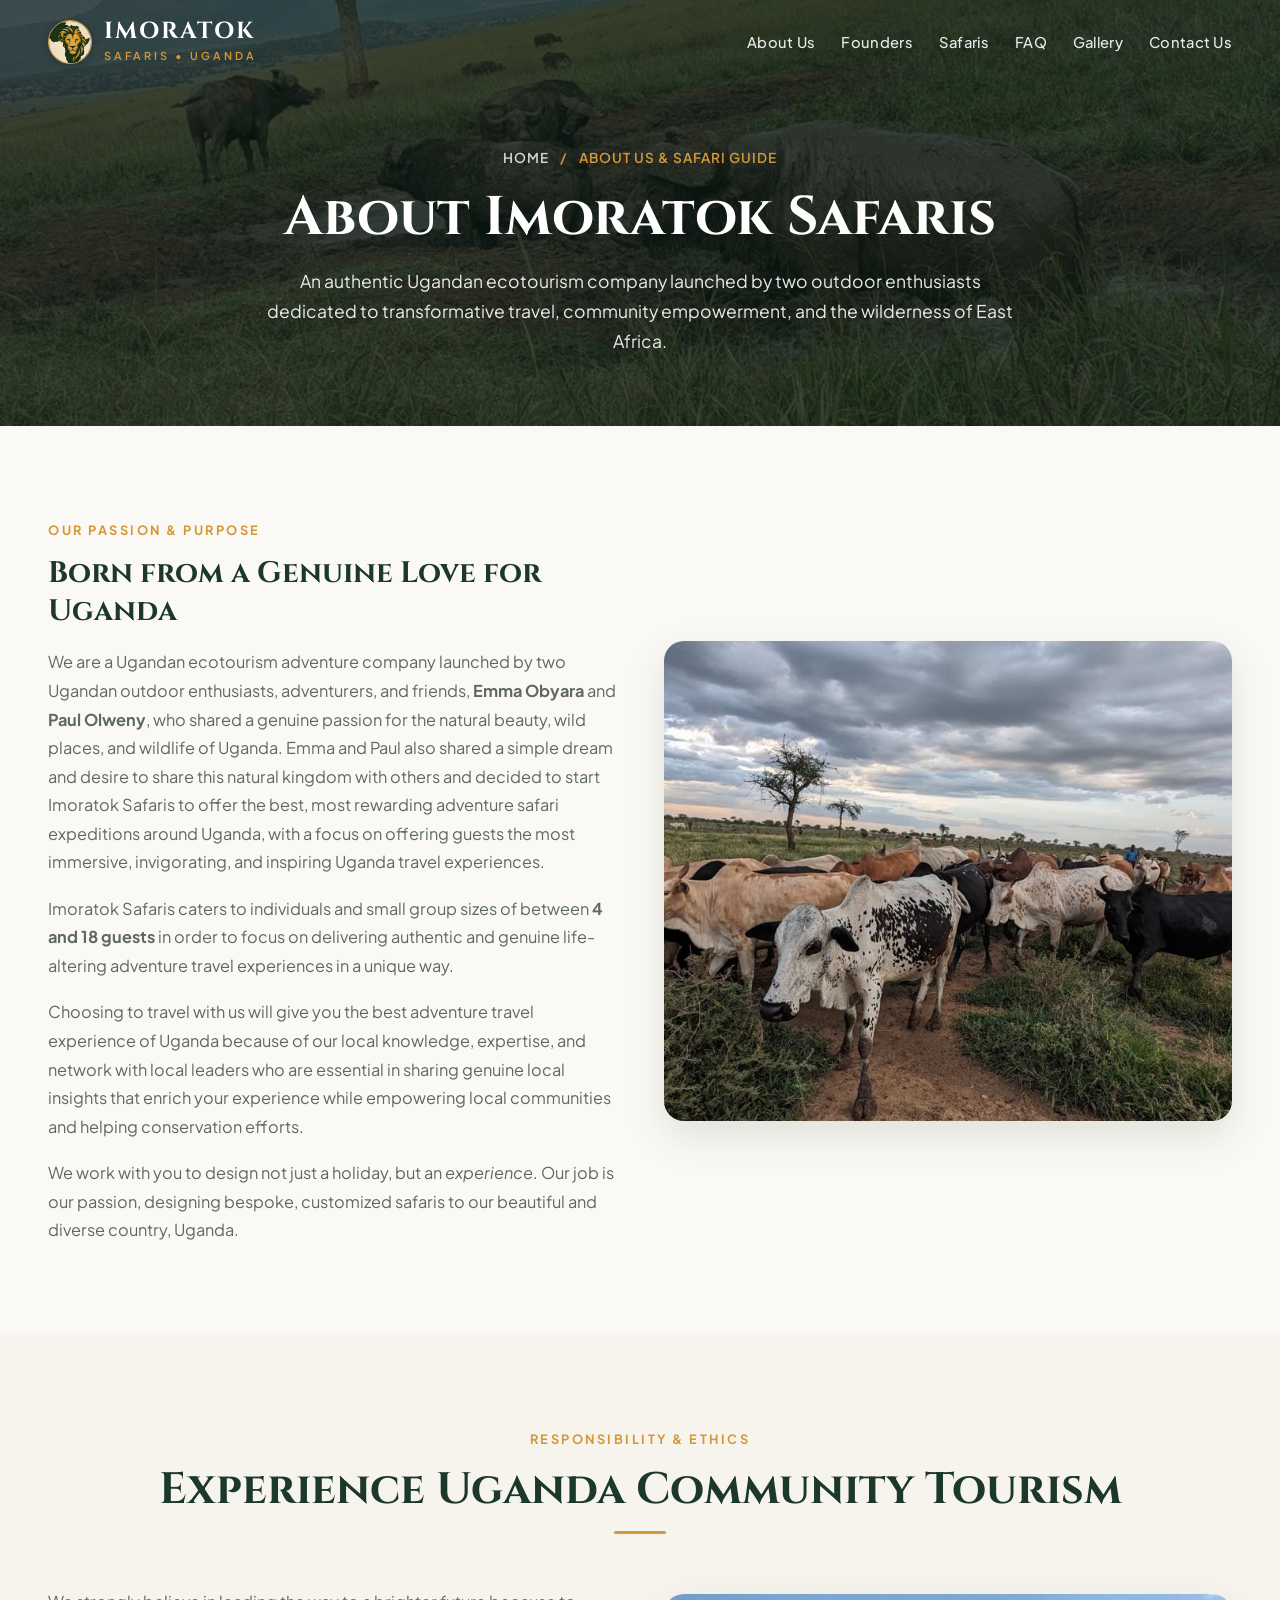
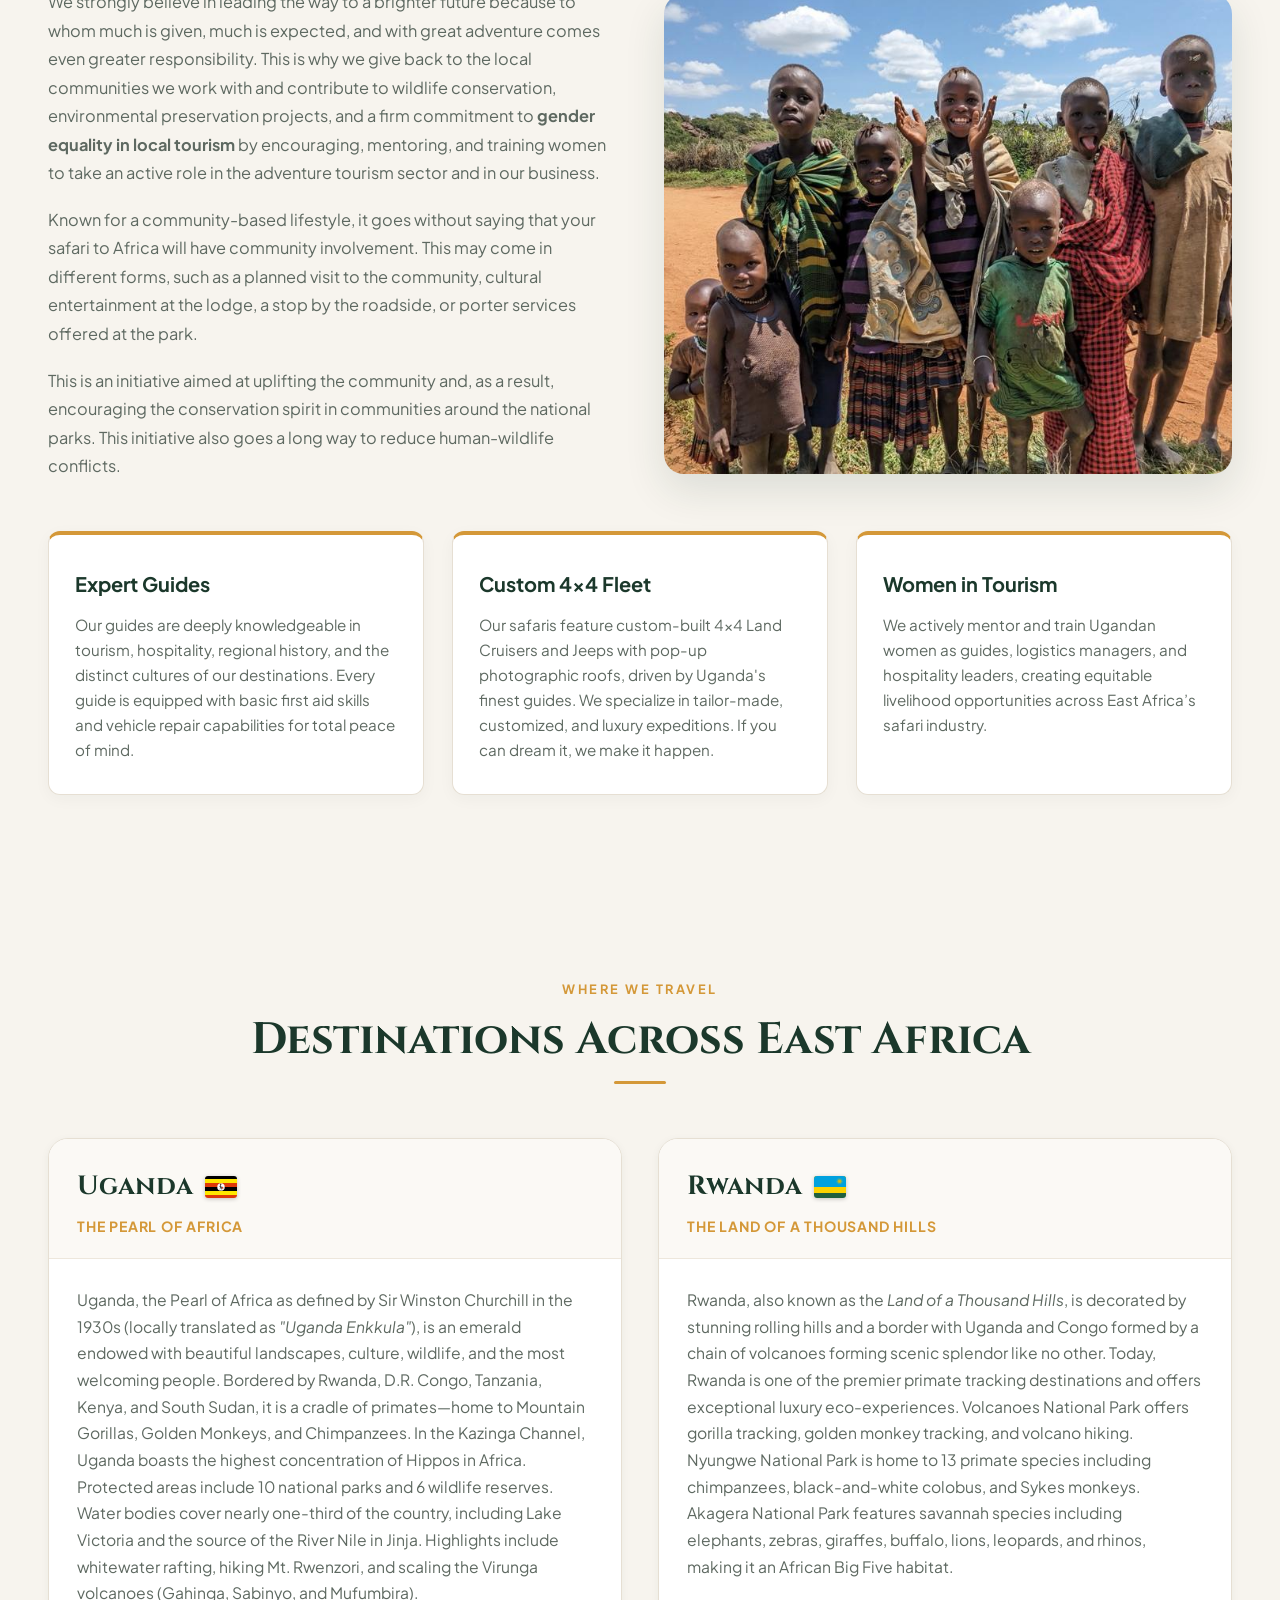
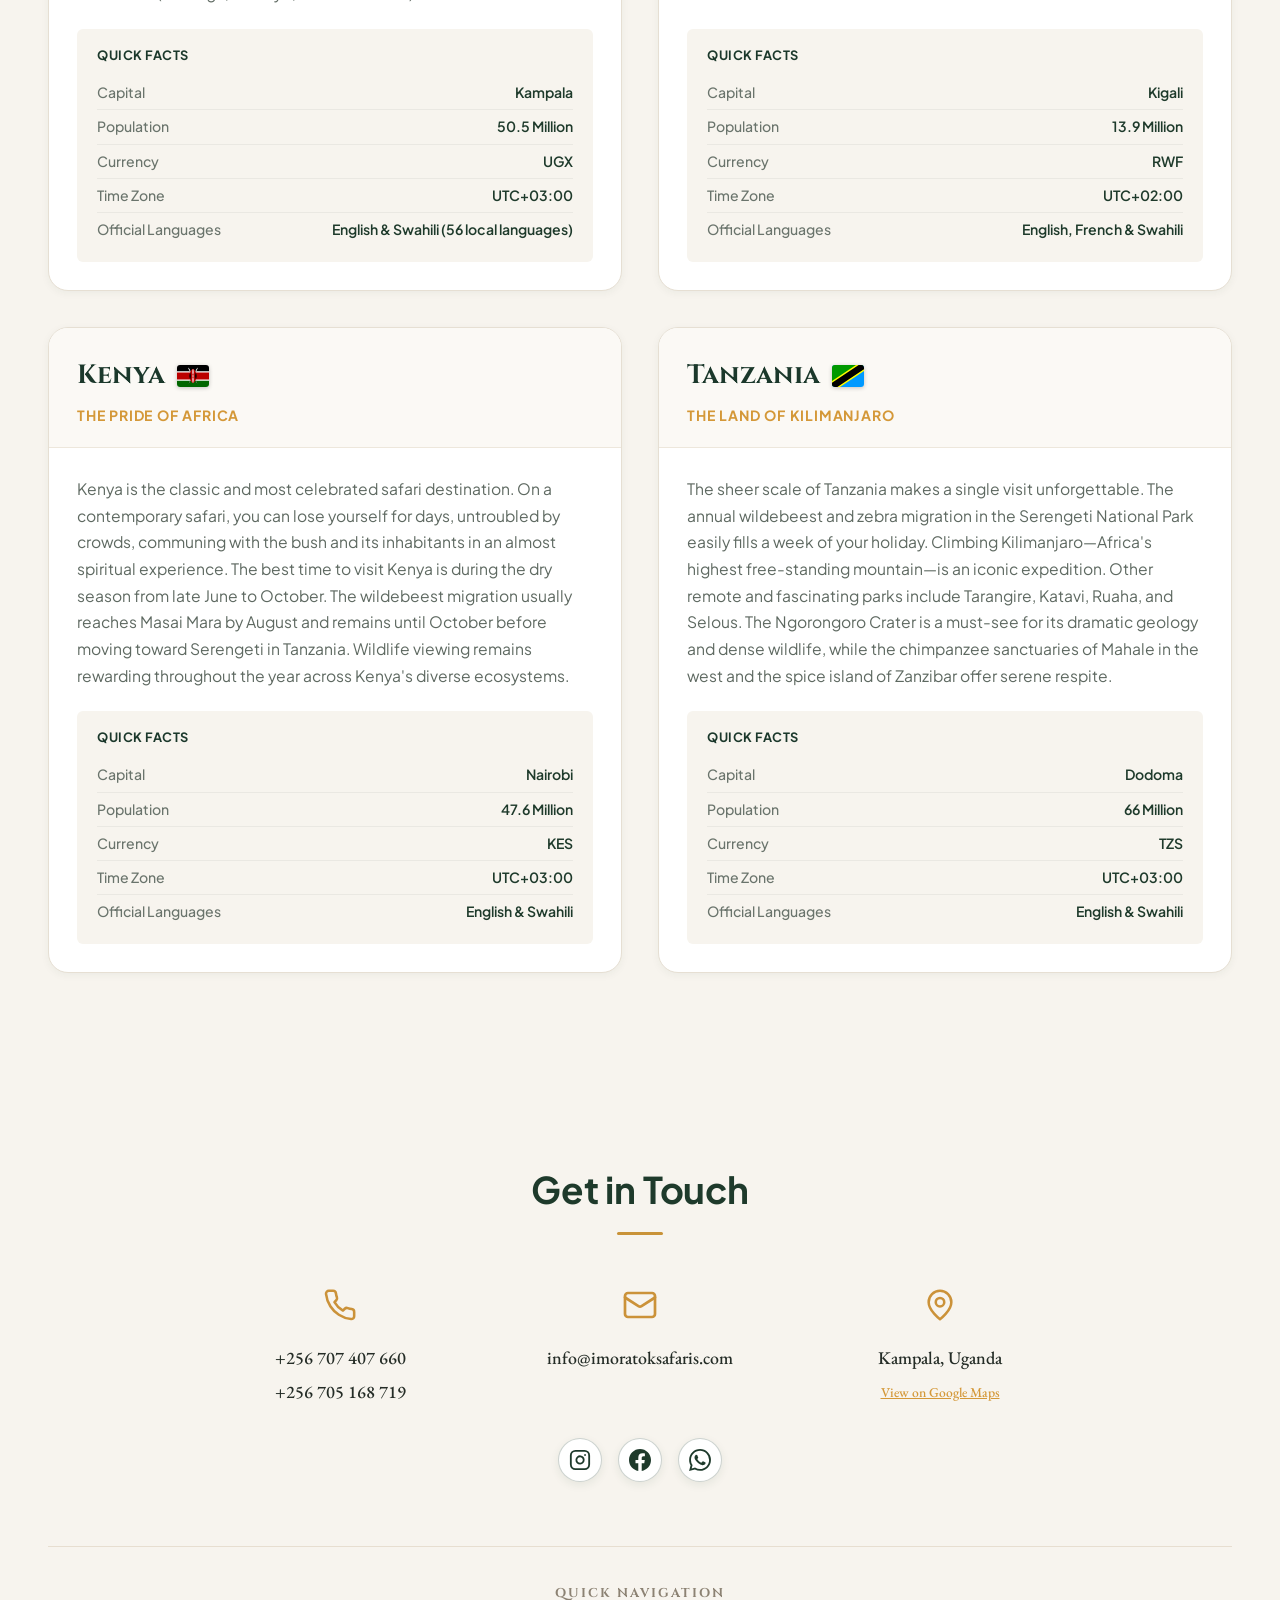
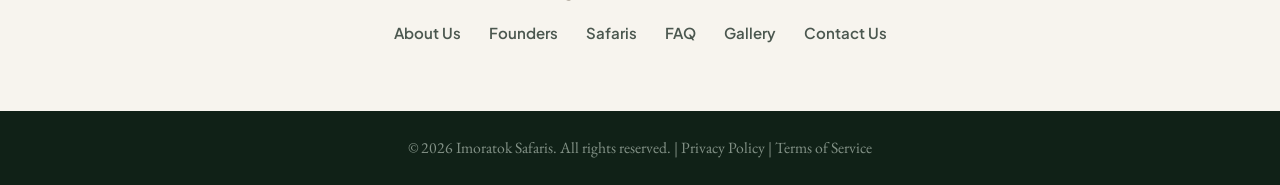
==== commit e5bb6eb4: "feat: add brand logo badge and update favicons across site pages" ====
--- a/about.html
+++ b/about.html
@@ -11,6 +11,9 @@
     content="About Imoratok Safaris, Uganda Safari Guide, Gorilla Trekking FAQ, Emma Obyara, Paul Olweny, East Africa Ecotourism">
   <link rel="canonical" href="https://imoratoksafaris.com/about.html">
   <link rel="icon" type="image/svg+xml" href="images/favicon.svg">
+  <link rel="icon" type="image/png" sizes="32x32" href="images/favicon-32x32.png">
+  <link rel="icon" type="image/png" sizes="16x16" href="images/favicon-16x16.png">
+  <link rel="apple-touch-icon" sizes="180x180" href="images/apple-touch-icon.png">
 
   <!-- Open Graph / Meta -->
   <meta property="og:title" content="About Us &amp; Native Safari Leaders | Imoratok Safaris">
@@ -67,8 +70,11 @@
     <div class="container header-container">
       <!-- Left: Brand Logo -->
       <a href="index.html" class="brand-logo" aria-label="Imoratok Safaris Homepage">
-        <span class="brand-title">IMORATOK</span>
-        <span class="brand-subtitle">Safaris • Uganda</span>
+        <img src="images/logo-badge.png" alt="Imoratok Safaris Emblem" class="brand-logo-badge" width="44" height="44">
+        <div class="brand-text">
+          <span class="brand-title">IMORATOK</span>
+          <span class="brand-subtitle">Safaris • Uganda</span>
+        </div>
       </a>
 
       <!-- Mobile Hamburger Toggle -->
--- a/css/style.css
+++ b/css/style.css
@@ -272,8 +272,38 @@
 /* Brand Logo (Left) */
 .brand-logo {
   display: flex;
+  align-items: center;
+  gap: 12px;
+  text-decoration: none;
+  z-index: 1001;
+  transition: transform var(--transition-fast);
+}
+
+.brand-logo:hover {
+  transform: translateY(-1px);
+}
+
+.brand-logo-badge {
+  width: 44px;
+  height: 44px;
+  min-width: 44px;
+  border-radius: 50%;
+  object-fit: cover;
+  border: 1.5px solid var(--color-accent);
+  box-shadow: 0 2px 8px rgba(0, 0, 0, 0.22);
+  background-color: var(--color-cream);
+  transition: transform var(--transition-fast), border-color var(--transition-fast);
+  display: block;
+}
+
+.brand-logo:hover .brand-logo-badge {
+  transform: scale(1.05);
+  border-color: #e5b058;
+}
+
+.brand-text {
+  display: flex;
   flex-direction: column;
-  z-index: 1001;
 }
 
 .brand-title {
@@ -1069,6 +1099,26 @@
     --nav-height: 72px;
   }
 
+  .brand-logo {
+    gap: 10px;
+  }
+
+  .brand-logo-badge {
+    width: 38px;
+    height: 38px;
+    min-width: 38px;
+  }
+
+  .brand-title {
+    font-size: 1.25rem;
+    letter-spacing: 1.5px;
+  }
+
+  .brand-subtitle {
+    font-size: 0.6rem;
+    letter-spacing: 2px;
+  }
+
   .gallery-track {
     height: 250px;
   }
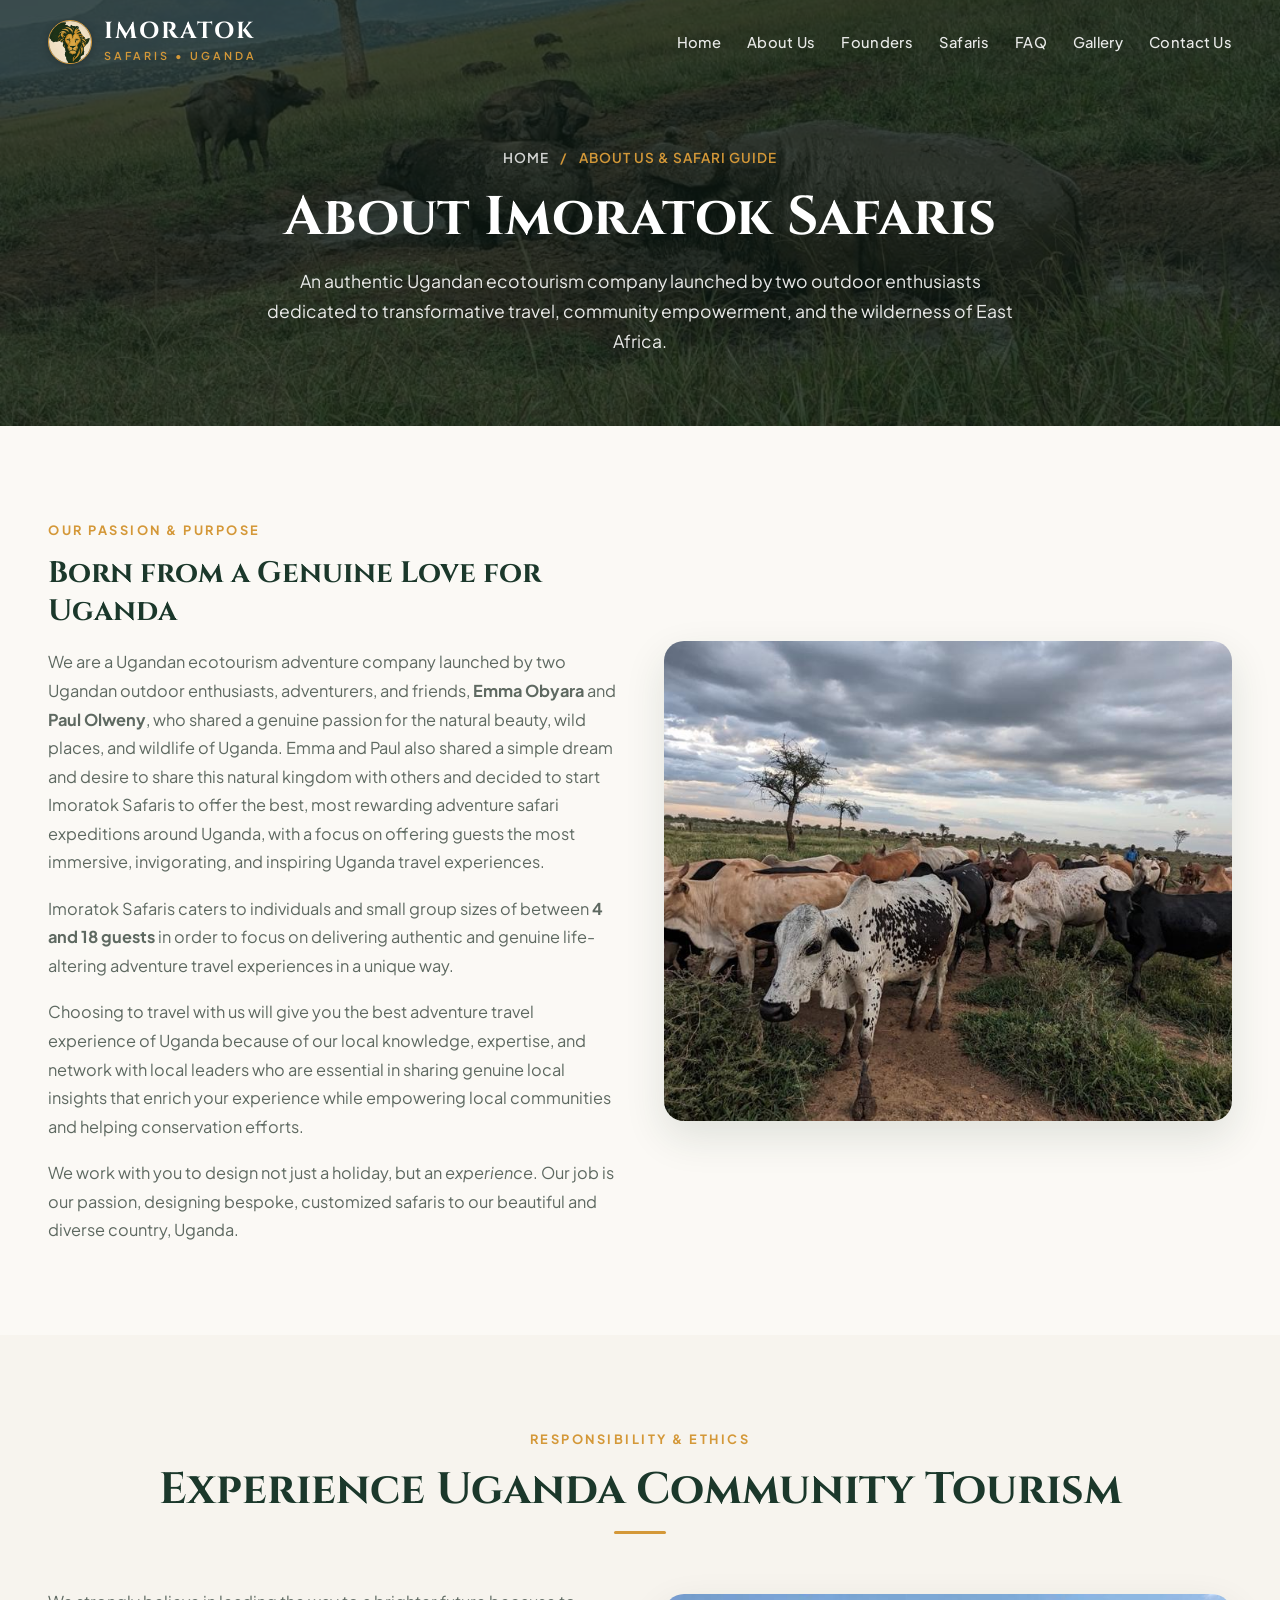
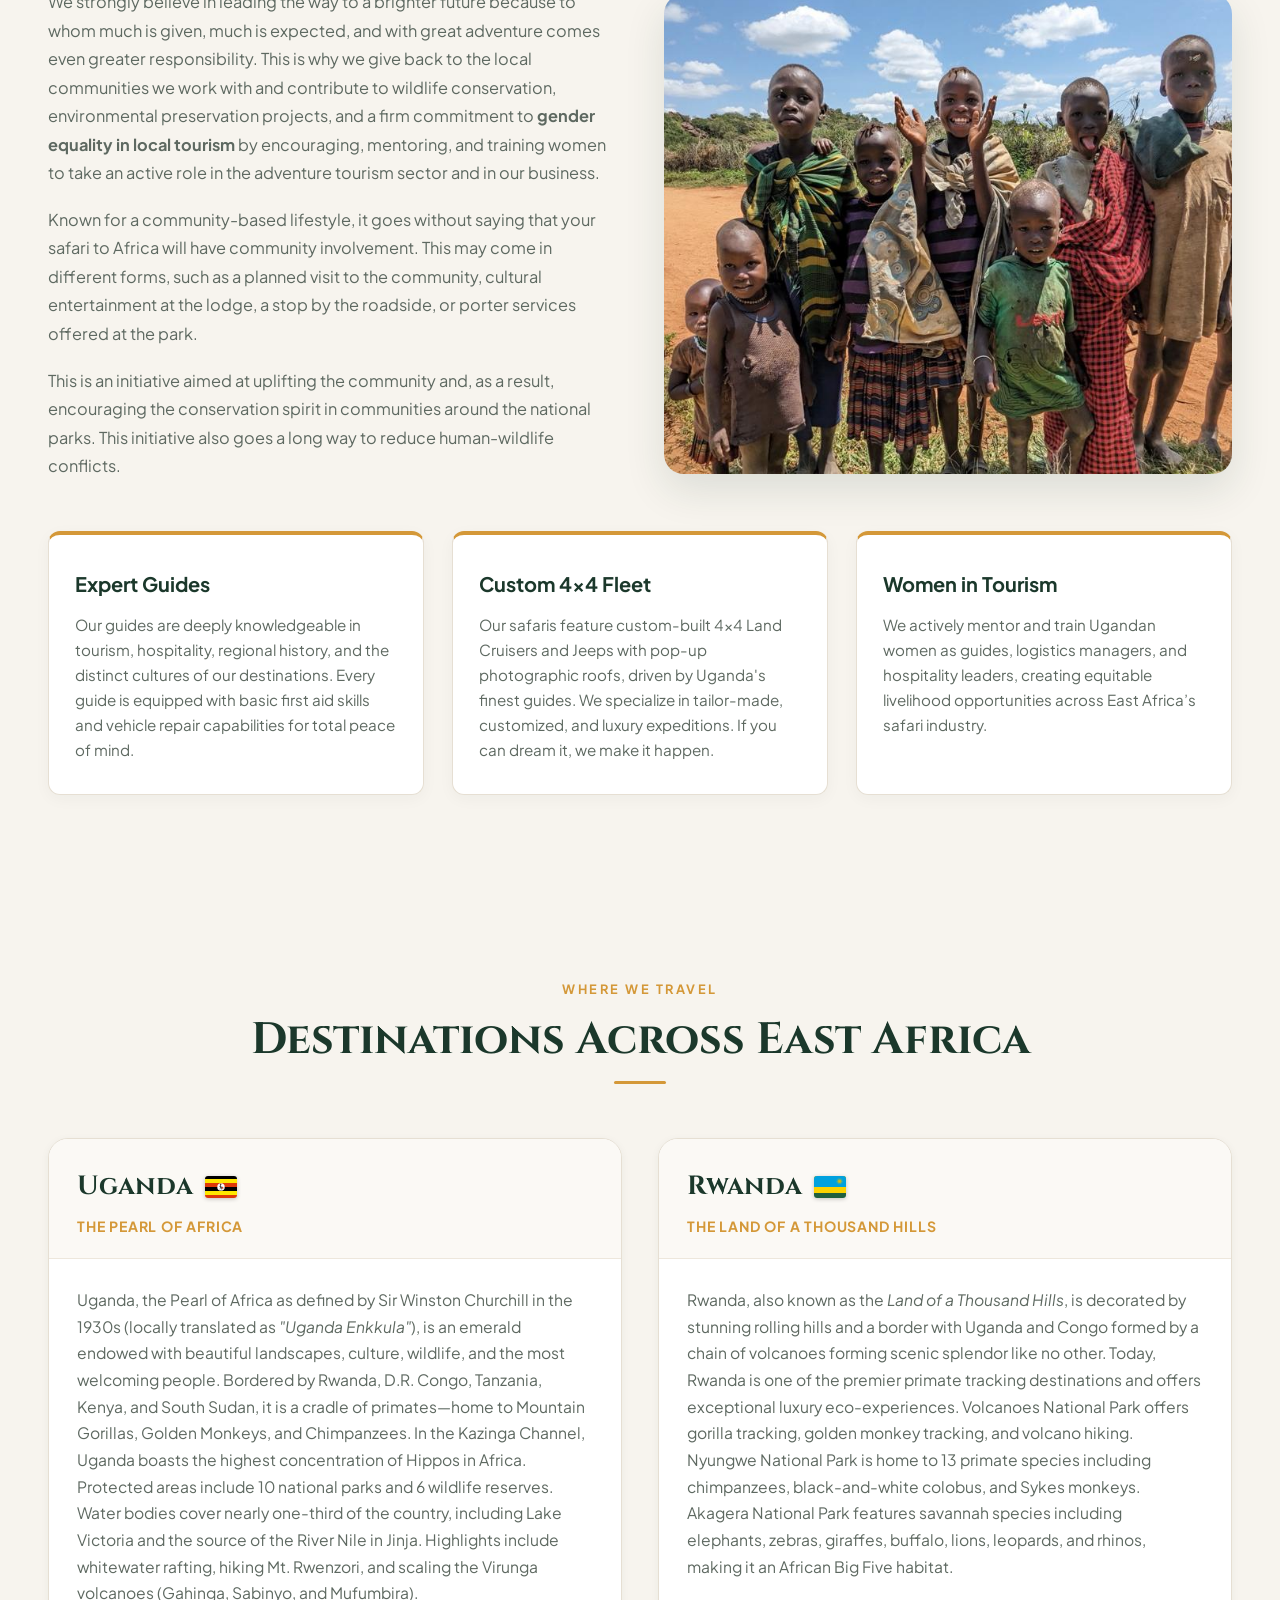
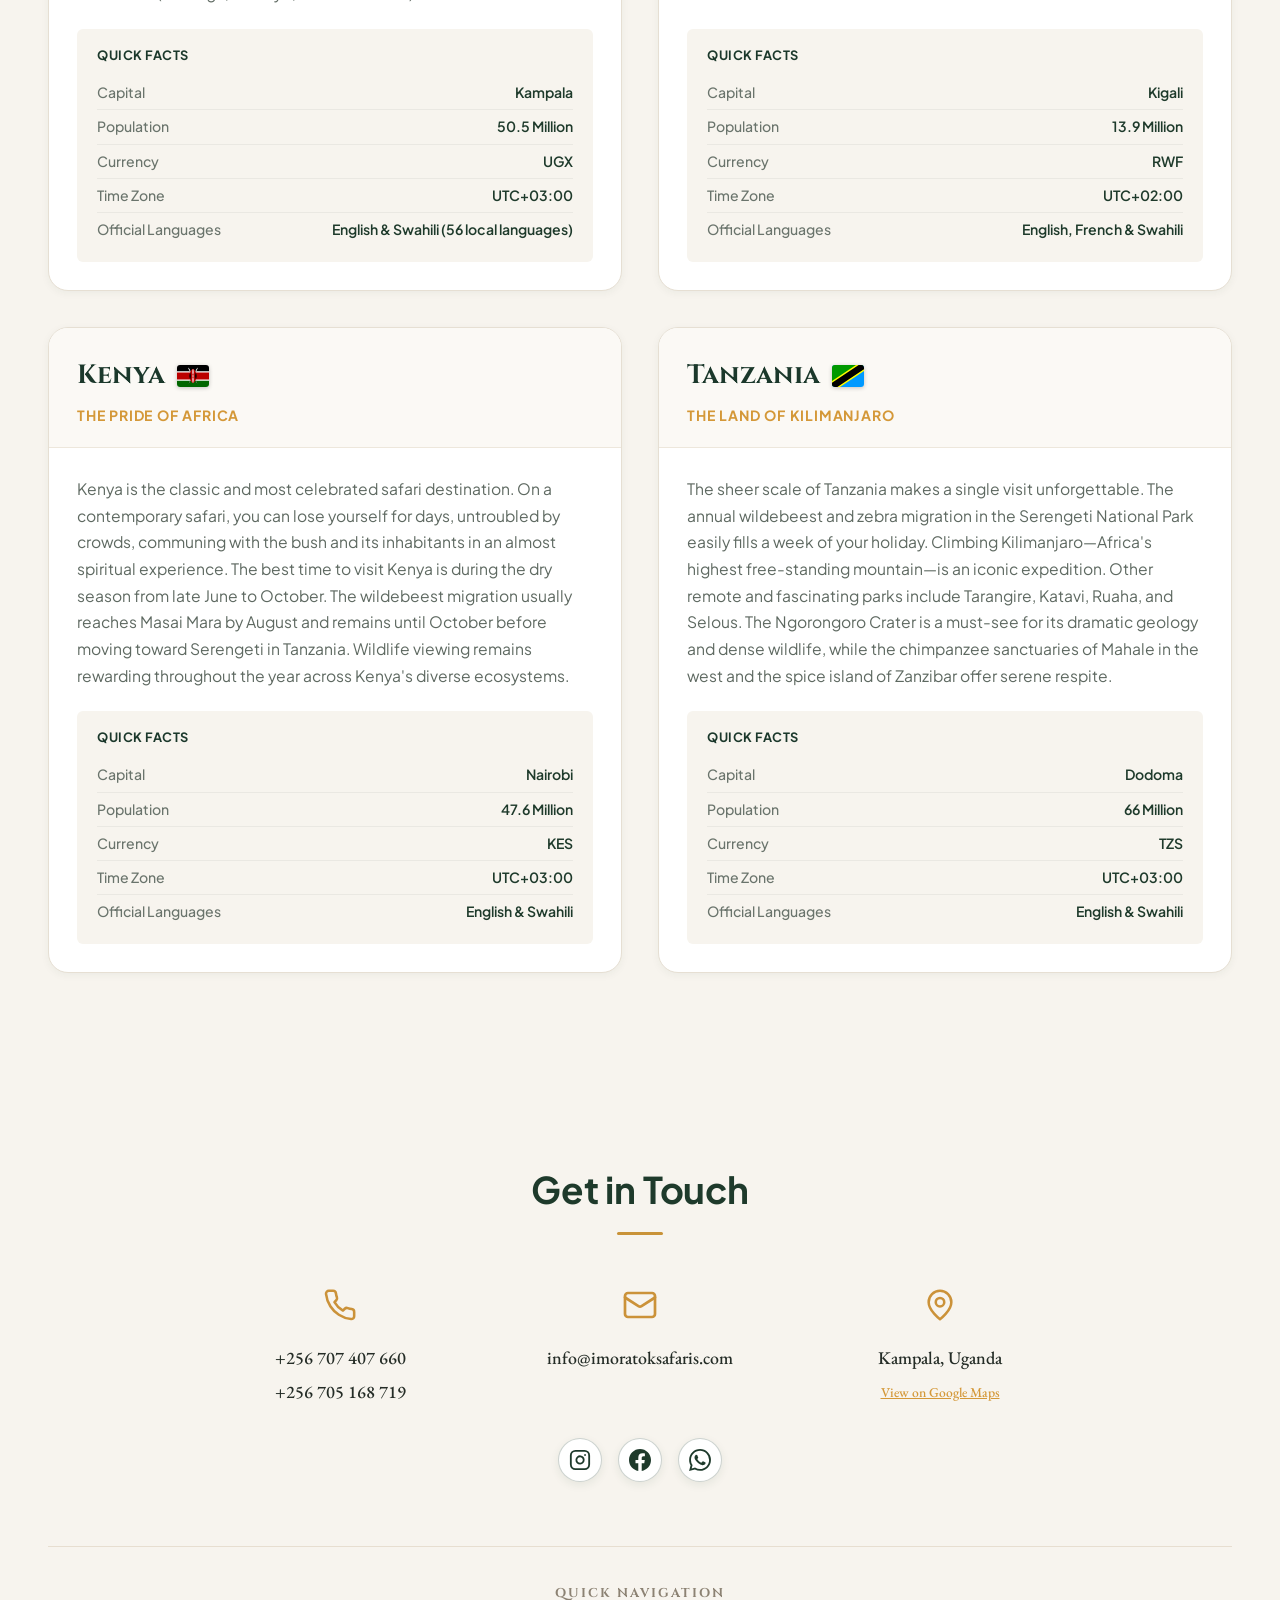
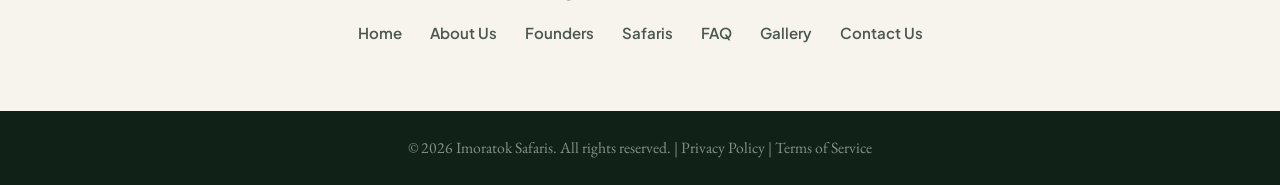
==== commit a0bc0acc: "feat: add Home link to navigation and update founder details and job titles" ====
--- a/about.html
+++ b/about.html
@@ -52,7 +52,7 @@
         {
           "@type": "Person",
           "name": "Paul Olweny",
-          "jobTitle": "Co-Founder & Operations Director",
+          "jobTitle": "Co-Founder & Operations & Marketing Director",
           "knowsAbout": ["Safari Logistics", "Community Tourism", "Guest Hospitality"]
         }
       ]
@@ -88,6 +88,7 @@
       <!-- Right-Aligned Navigation Items -->
       <nav class="nav-wrapper" id="primaryNav" role="navigation" aria-label="Primary Navigation">
         <ul class="nav-links">
+          <li><a href="index.html" class="nav-link">Home</a></li>
           <li><a href="index.html#story" class="nav-link">About Us</a></li>
           <li><a href="index.html#founders" class="nav-link">Founders</a></li>
           <li><a href="index.html#safaris" class="nav-link">Safaris</a></li>
@@ -426,6 +427,7 @@
         <div class="footer-quick-nav">
           <span class="quick-nav-label">Quick Navigation</span>
           <ul class="quick-nav-links">
+            <li><a href="index.html">Home</a></li>
             <li><a href="index.html#story">About Us</a></li>
             <li><a href="index.html#founders">Founders</a></li>
             <li><a href="index.html#safaris">Safaris</a></li>
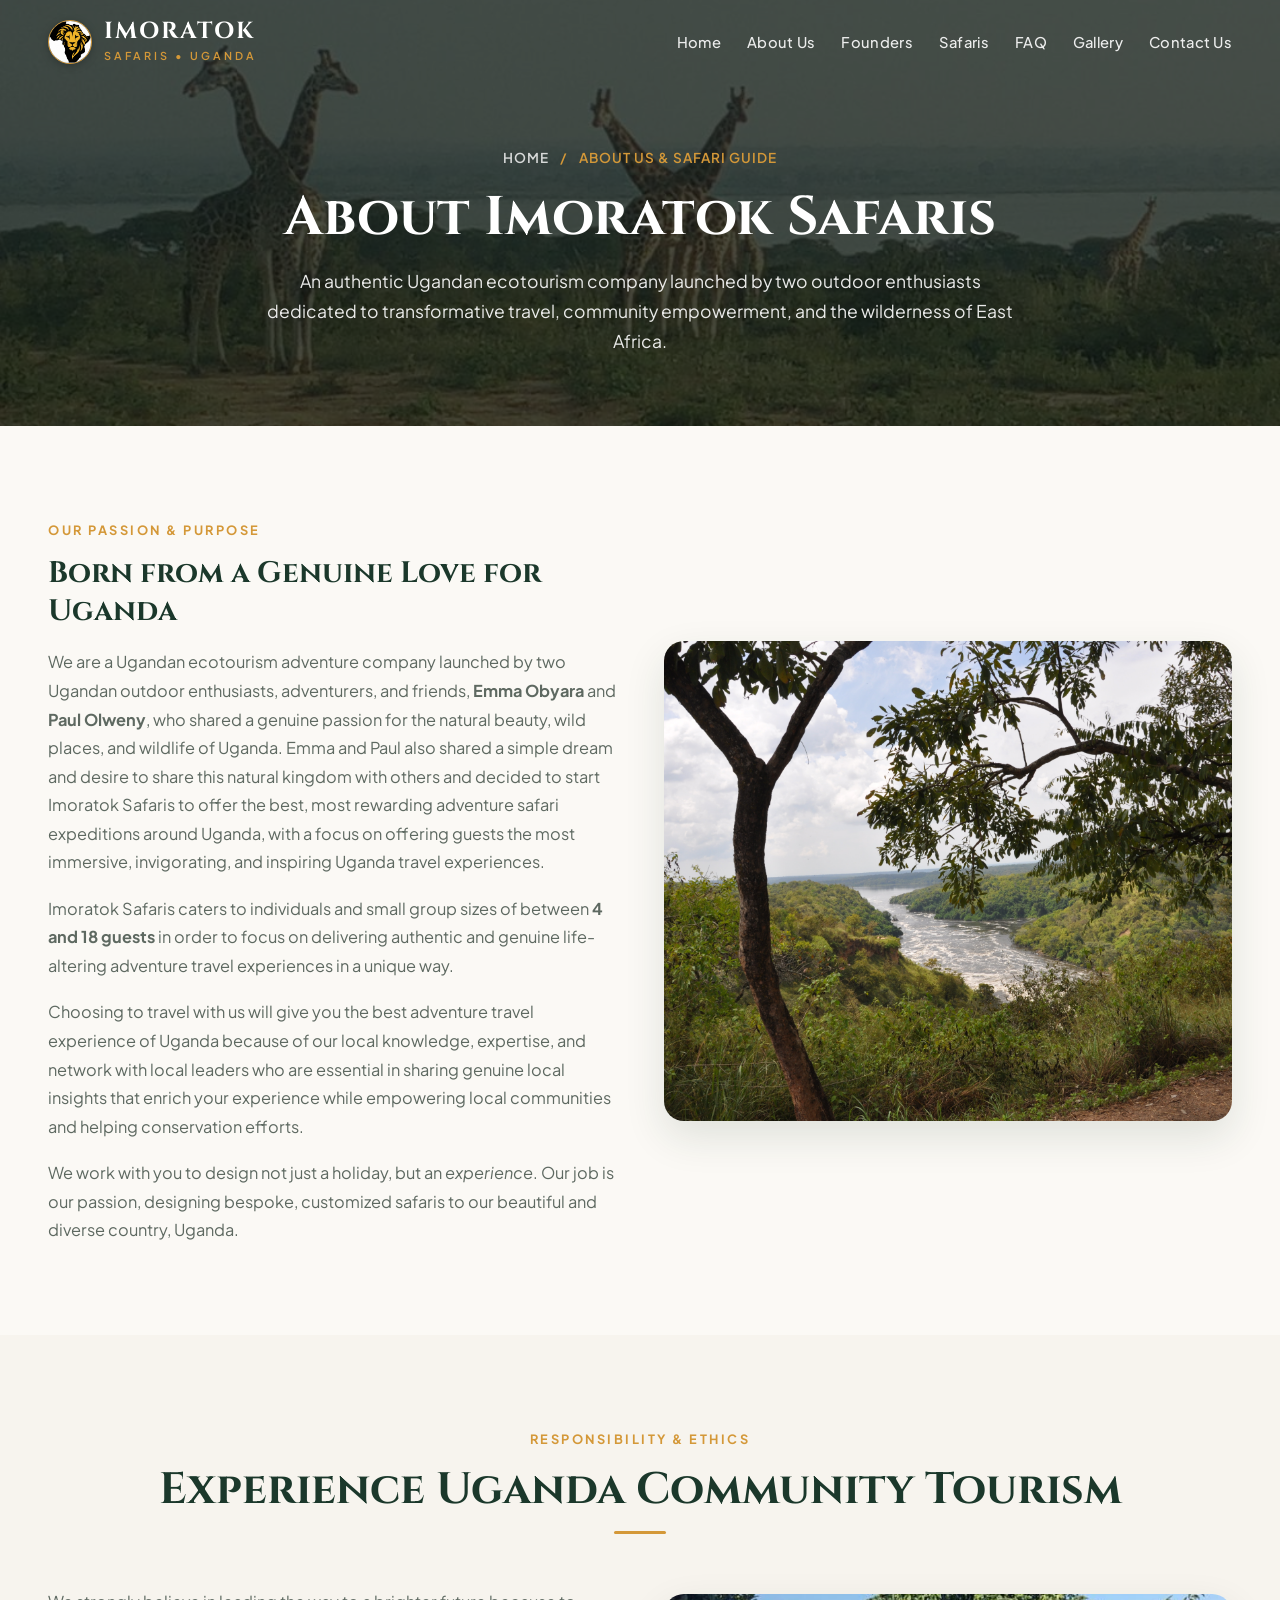
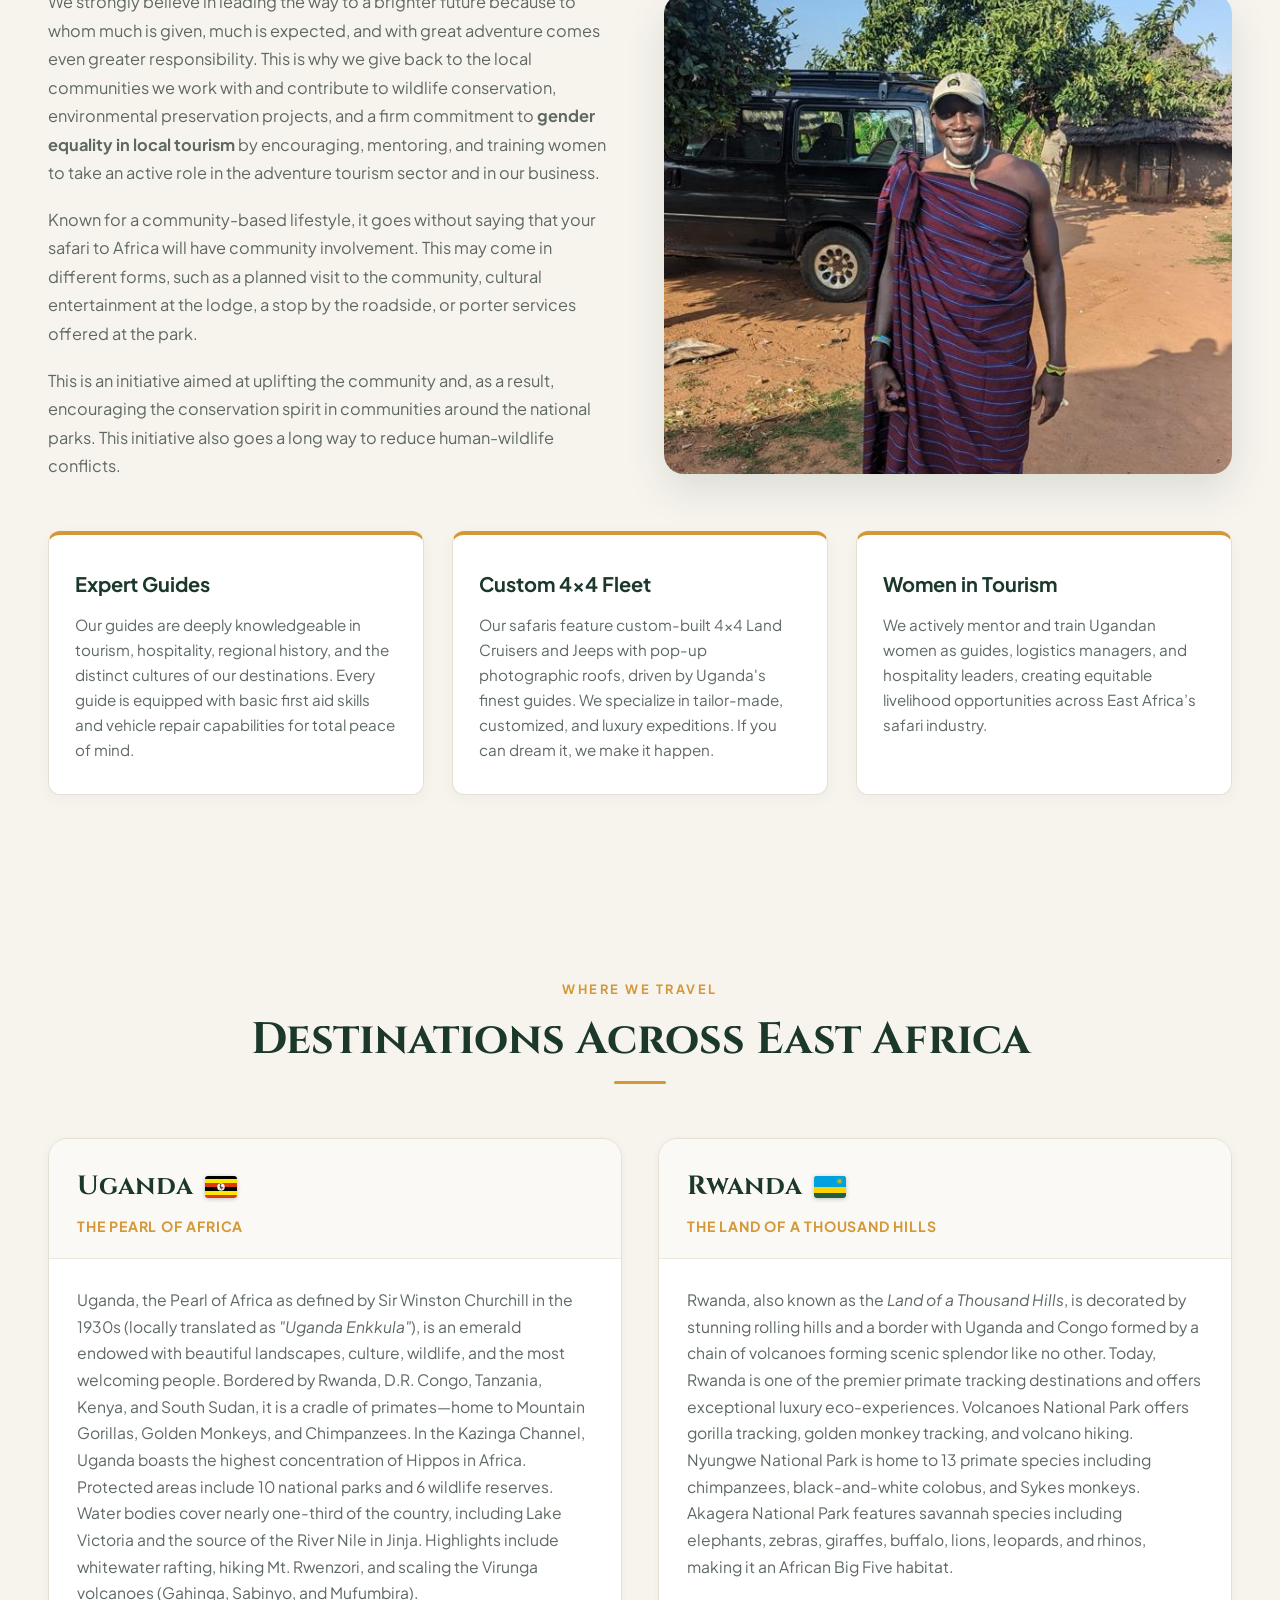
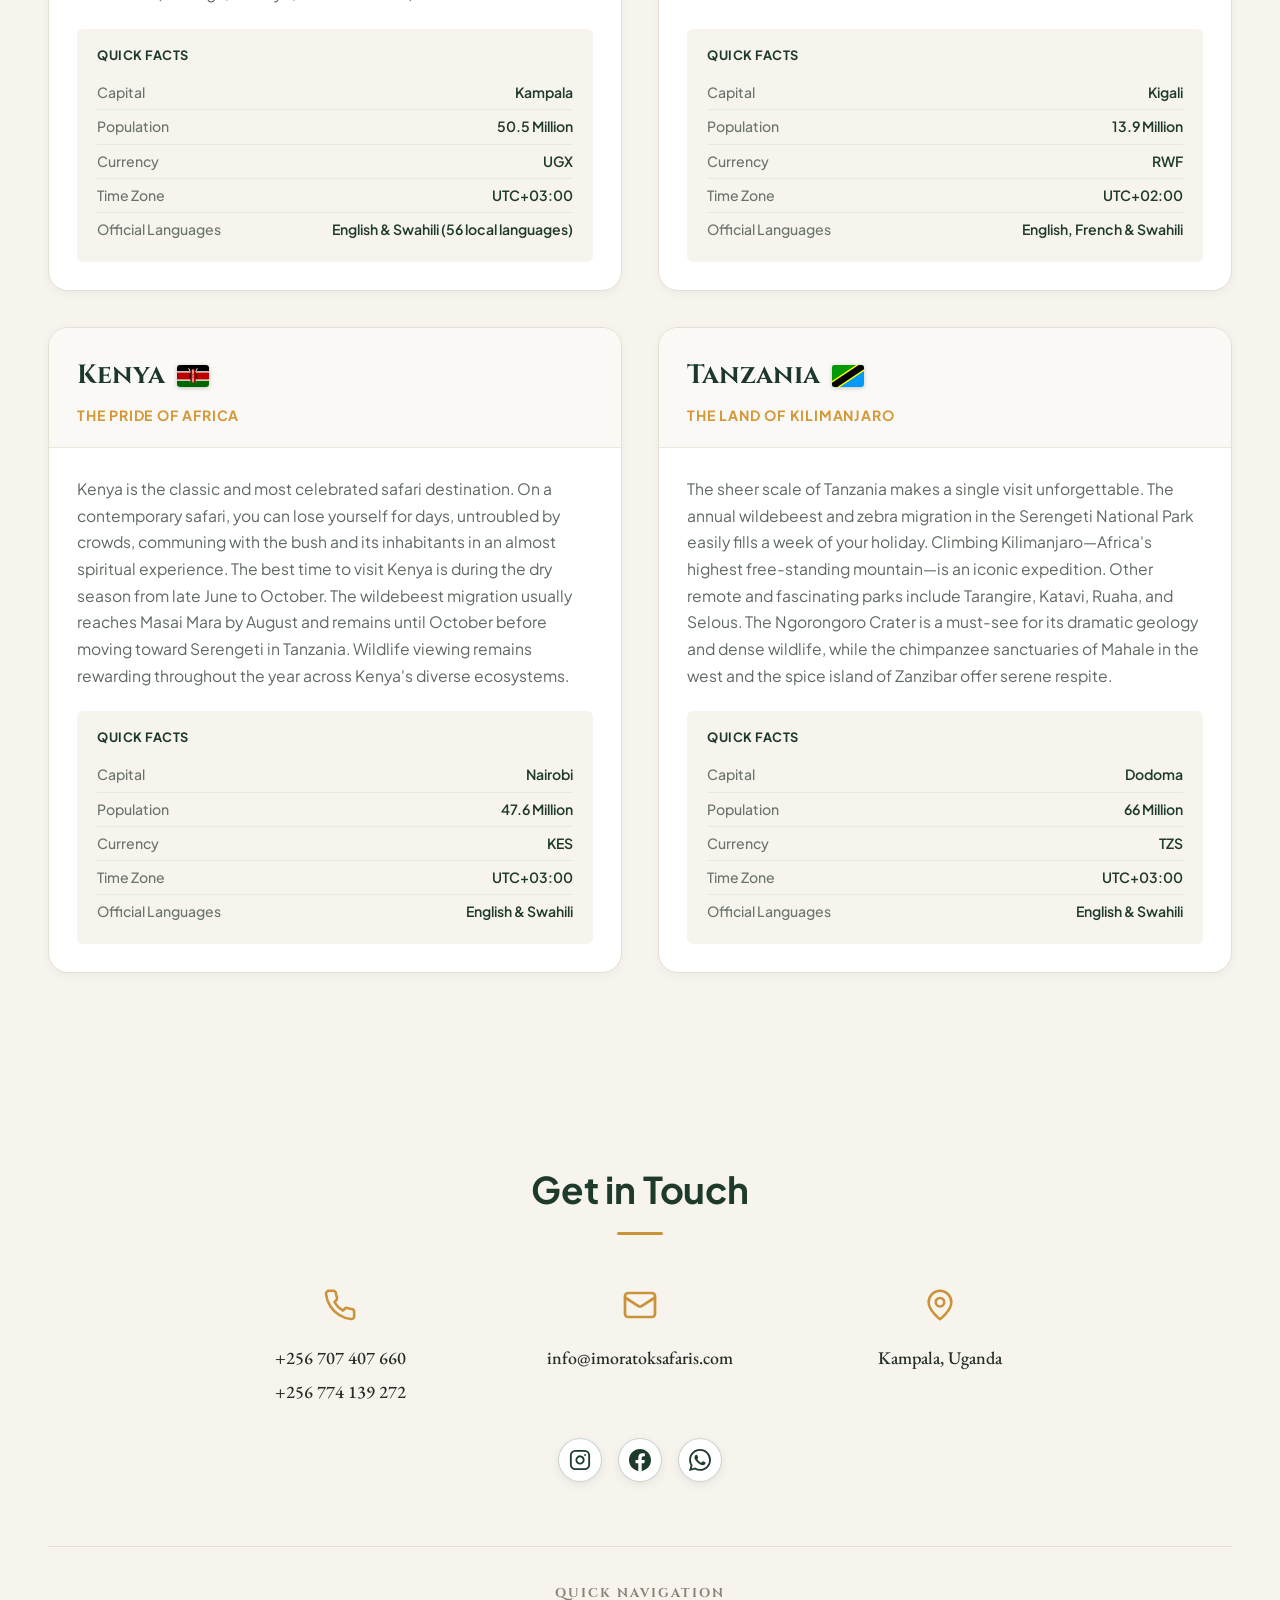
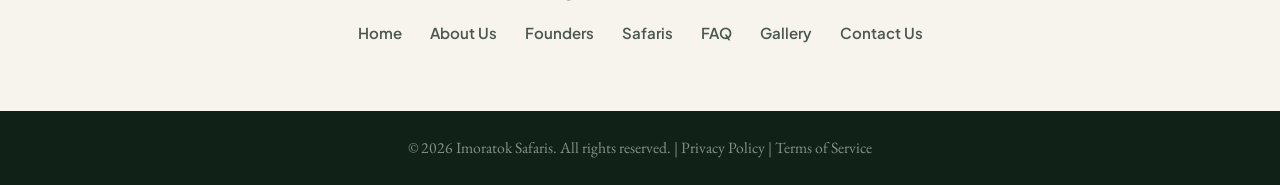
==== commit fff66ed3: "feat: update site assets and add new safari media gallery images" ====
--- a/about.html
+++ b/about.html
@@ -150,7 +150,7 @@
         </div>
 
         <div class="story-visual">
-          <img width="1080" height="607" src="images/Animals/Cows2.jpeg" alt="Ankole Cattle in Uganda" class="story-img-main" loading="lazy">
+          <img width="4288" height="2848" src="images/Falls/River3.JPG" alt="River Nile Rapids and Landscape in Uganda" class="story-img-main" loading="lazy">
         </div>
       </div>
     </div>
@@ -189,7 +189,7 @@
         </div>
 
         <div class="story-visual">
-          <img width="1080" height="607" src="images/Tribal/kids.jpeg" alt="Local Children and Community Tourism in Uganda" class="story-img-main" loading="lazy">
+          <img width="1080" height="1080" src="images/Team/Cultural-Emma.jpeg" alt="Community Cultural Partnership and Lead Guide Emmanuel Obyara" class="story-img-main" loading="lazy">
         </div>
       </div>
 
@@ -368,7 +368,7 @@
             </div>
             <div class="contact-item-text">
               <a href="tel:+256707407660">+256 707 407 660</a>
-              <a href="tel:+256705168719">+256 705 168 719</a>
+              <a href="tel:+256774139272">+256 774 139 272</a>
             </div>
           </div>
 
@@ -397,7 +397,6 @@
             </div>
             <div class="contact-item-text">
               <span>Kampala, Uganda</span>
-              <a href="https://maps.google.com/?q=Kampala+Uganda" target="_blank" rel="noopener" style="font-size: 0.85rem; color: var(--color-accent); margin-top: 4px; text-decoration: underline;">View on Google Maps</a>
             </div>
           </div>
         </div>
--- a/css/style.css
+++ b/css/style.css
@@ -439,7 +439,7 @@
   padding-top: var(--nav-height);
   padding-bottom: 80px;
   background-color: #12241b;
-  background-image: url('../images/Animals/Elephants2.jpeg');
+  background-image: url('../images/Falls/Murchison5.JPG');
   background-position: center;
   background-size: cover;
   background-repeat: no-repeat;
@@ -850,6 +850,10 @@
   }
 }
 
+.gallery-track.is-paused {
+  animation-play-state: paused !important;
+}
+
 .gallery-col--stack {
   flex: 0 0 292px;
   height: 100%;
@@ -863,7 +867,7 @@
   position: relative;
   border-radius: var(--radius-md);
   overflow: hidden;
-  cursor: default;
+  cursor: pointer;
 }
 
 .gallery-col--stack .gallery-item {
@@ -921,6 +925,7 @@
   overflow: hidden;
   background-color: #122219;
   box-shadow: var(--shadow-sm);
+  cursor: pointer;
 }
 
 .full-gallery-card img {
@@ -943,6 +948,334 @@
 @media (max-width: 576px) {
   .full-gallery-masonry {
     columns: 1;
+  }
+}
+
+/* ==========================================================================
+   Image Lightbox Modal (Expandable Photo Viewer)
+   ========================================================================== */
+.lightbox-modal {
+  position: fixed;
+  inset: 0;
+  z-index: 99999;
+  display: flex;
+  align-items: center;
+  justify-content: center;
+  opacity: 0;
+  visibility: hidden;
+  transition: opacity 0.28s ease, visibility 0.28s ease;
+}
+
+.lightbox-modal.is-open {
+  opacity: 1;
+  visibility: visible;
+}
+
+.lightbox-overlay {
+  position: absolute;
+  inset: 0;
+  background-color: rgba(8, 16, 11, 0.96);
+  backdrop-filter: blur(12px);
+  -webkit-backdrop-filter: blur(12px);
+}
+
+.lightbox-content {
+  position: relative;
+  z-index: 2;
+  display: flex;
+  align-items: center;
+  justify-content: center;
+  width: 100%;
+  max-width: 1200px;
+  height: 100%;
+  max-height: 94vh;
+  padding: 30px 80px;
+  box-sizing: border-box;
+}
+
+.lightbox-image-wrap {
+  display: flex;
+  flex-direction: column;
+  align-items: center;
+  justify-content: center;
+  max-width: 100%;
+  max-height: 100%;
+  user-select: none;
+}
+
+.lightbox-img {
+  max-width: 100%;
+  max-height: 78vh;
+  width: auto;
+  height: auto;
+  object-fit: contain;
+  border-radius: var(--radius-md);
+  box-shadow: 0 20px 60px rgba(0, 0, 0, 0.85);
+  border: 1px solid rgba(255, 255, 255, 0.16);
+  animation: lightboxZoomIn 0.25s cubic-bezier(0.16, 1, 0.3, 1);
+}
+
+@keyframes lightboxZoomIn {
+  from {
+    transform: scale(0.92);
+    opacity: 0;
+  }
+  to {
+    transform: scale(1);
+    opacity: 1;
+  }
+}
+
+.lightbox-caption {
+  margin-top: 16px;
+  color: #ffffff;
+  background: rgba(14, 28, 20, 0.9);
+  border: 1px solid rgba(200, 169, 106, 0.35);
+  font-family: var(--font-body);
+  font-size: 0.95rem;
+  font-weight: 500;
+  letter-spacing: 0.02em;
+  text-align: center;
+  max-width: 760px;
+  line-height: 1.5;
+  padding: 9px 24px;
+  border-radius: 999px;
+  box-shadow: 0 6px 20px rgba(0, 0, 0, 0.45);
+  backdrop-filter: blur(10px);
+  -webkit-backdrop-filter: blur(10px);
+}
+
+.lightbox-close {
+  position: fixed;
+  top: 24px;
+  right: 28px;
+  width: 48px;
+  height: 48px;
+  border-radius: 50%;
+  background: rgba(255, 255, 255, 0.12);
+  border: 1px solid rgba(255, 255, 255, 0.25);
+  color: #ffffff;
+  display: flex;
+  align-items: center;
+  justify-content: center;
+  cursor: pointer;
+  transition: all var(--transition-fast);
+  z-index: 100000;
+  padding: 0;
+  box-shadow: 0 4px 16px rgba(0, 0, 0, 0.5);
+  backdrop-filter: blur(8px);
+  -webkit-backdrop-filter: blur(8px);
+}
+
+.lightbox-close:hover {
+  background: var(--color-accent);
+  border-color: var(--color-accent);
+  color: #0d1e14;
+  transform: scale(1.08);
+}
+
+.lightbox-nav {
+  position: absolute;
+  top: 50%;
+  transform: translateY(-50%);
+  width: 48px;
+  height: 48px;
+  border-radius: 50%;
+  background: rgba(255, 255, 255, 0.12);
+  border: 1px solid rgba(255, 255, 255, 0.25);
+  color: #ffffff;
+  display: flex;
+  align-items: center;
+  justify-content: center;
+  cursor: pointer;
+  transition: all var(--transition-fast);
+  z-index: 10;
+  padding: 0;
+  box-shadow: 0 4px 16px rgba(0, 0, 0, 0.5);
+  backdrop-filter: blur(8px);
+  -webkit-backdrop-filter: blur(8px);
+}
+
+.lightbox-prev {
+  left: 20px;
+}
+
+.lightbox-next {
+  right: 20px;
+}
+
+.lightbox-nav:hover {
+  background: var(--color-accent);
+  border-color: var(--color-accent);
+  color: #0d1e14;
+  transform: translateY(-50%) scale(1.08);
+}
+
+@media (max-width: 768px) {
+  .lightbox-content {
+    padding: 70px 14px 20px;
+  }
+  .lightbox-img {
+    max-height: 70vh;
+  }
+  .lightbox-nav {
+    width: 40px;
+    height: 40px;
+  }
+  .lightbox-prev { left: 8px; }
+  .lightbox-next { right: 8px; }
+  .lightbox-close {
+    top: 14px;
+    right: 14px;
+    width: 40px;
+    height: 40px;
+  }
+  .lightbox-caption {
+    font-size: 0.85rem;
+    padding: 7px 16px;
+    margin-top: 12px;
+  }
+}
+
+/* ==========================================================================
+   Safari Itinerary Organic Photo Displays & Placeholder Callouts
+   ========================================================================== */
+.safari-day-stage {
+  position: relative;
+  margin-bottom: 24px;
+}
+
+.safari-photo-slot {
+  position: relative;
+  margin: 22px 0 28px;
+  border-radius: var(--radius-lg);
+  overflow: hidden;
+  border: 2px dashed rgba(200, 169, 106, 0.45);
+  background: linear-gradient(135deg, rgba(247, 245, 240, 0.85) 0%, rgba(255, 255, 255, 0.95) 100%);
+  box-shadow: 0 10px 30px rgba(18, 36, 27, 0.05);
+  transition: transform 0.45s cubic-bezier(0.16, 1, 0.3, 1), box-shadow 0.45s ease, border-color 0.3s ease;
+  will-change: transform, opacity;
+}
+
+/* Organic Asymmetric Positioning (Non-uniform feel) */
+.safari-photo-slot.slot-tilt-right {
+  max-width: 88%;
+  margin-left: auto;
+  margin-right: 0;
+  transform: rotate(0.8deg);
+}
+
+.safari-photo-slot.slot-tilt-left {
+  max-width: 88%;
+  margin-left: 0;
+  margin-right: auto;
+  transform: rotate(-0.8deg);
+}
+
+.safari-photo-slot.slot-centered {
+  max-width: 94%;
+  margin-left: auto;
+  margin-right: auto;
+}
+
+/* Scroll-triggered reveal animations */
+.safari-photo-slot.animate-on-scroll {
+  opacity: 0;
+  transform: translateY(28px) scale(0.97);
+  transition: opacity 0.7s cubic-bezier(0.16, 1, 0.3, 1), transform 0.7s cubic-bezier(0.16, 1, 0.3, 1), border-color 0.3s ease, box-shadow 0.3s ease;
+}
+
+.safari-photo-slot.animate-on-scroll.is-visible {
+  opacity: 1;
+  transform: translateY(0) scale(1);
+}
+
+.safari-photo-slot.slot-tilt-right.is-visible {
+  transform: translateY(0) rotate(0.8deg) scale(1);
+}
+
+.safari-photo-slot.slot-tilt-left.is-visible {
+  transform: translateY(0) rotate(-0.8deg) scale(1);
+}
+
+.safari-photo-slot:hover {
+  border-color: var(--color-accent);
+  box-shadow: 0 16px 36px rgba(18, 36, 27, 0.12);
+  background: linear-gradient(135deg, rgba(200, 169, 106, 0.12) 0%, rgba(255, 255, 255, 0.98) 100%);
+}
+
+.safari-photo-slot.slot-tilt-right:hover {
+  transform: translateY(-4px) rotate(0deg) scale(1.01);
+}
+
+.safari-photo-slot.slot-tilt-left:hover {
+  transform: translateY(-4px) rotate(0deg) scale(1.01);
+}
+
+.safari-photo-slot.slot-centered:hover {
+  transform: translateY(-4px) scale(1.01);
+}
+
+.photo-placeholder-inner {
+  padding: 34px 24px;
+  display: flex;
+  flex-direction: column;
+  align-items: center;
+  justify-content: center;
+  gap: 12px;
+  color: var(--color-primary);
+  text-align: center;
+}
+
+.photo-placeholder-icon-wrap {
+  width: 52px;
+  height: 52px;
+  border-radius: 50%;
+  background: rgba(200, 169, 106, 0.16);
+  border: 1px solid rgba(200, 169, 106, 0.35);
+  display: flex;
+  align-items: center;
+  justify-content: center;
+  color: var(--color-accent);
+  transition: transform 0.3s ease;
+}
+
+.safari-photo-slot:hover .photo-placeholder-icon-wrap {
+  transform: scale(1.1) rotate(5deg);
+  background: var(--color-accent);
+  color: #102117;
+}
+
+.photo-placeholder-inner svg {
+  stroke: currentColor;
+}
+
+.photo-placeholder-title {
+  font-family: var(--font-body);
+  font-size: 0.92rem;
+  font-weight: 700;
+  letter-spacing: 0.06em;
+  text-transform: uppercase;
+  color: var(--color-primary);
+}
+
+.photo-placeholder-sub {
+  font-family: var(--font-serif);
+  font-size: 0.95rem;
+  font-style: italic;
+  color: var(--color-text-muted);
+}
+
+@media (max-width: 768px) {
+  .safari-photo-slot.slot-tilt-right,
+  .safari-photo-slot.slot-tilt-left,
+  .safari-photo-slot.slot-centered {
+    max-width: 100%;
+    transform: none !important;
+    margin: 18px 0 24px;
+  }
+  .photo-placeholder-inner {
+    padding: 24px 16px;
   }
 }
 
@@ -1220,7 +1553,24 @@
 }
 
 .page-hero.about-hero {
-  background-image: url('../images/Animals/Buffalo.jpeg');
+  background-image: url('../images/Animals/Giraffes.jpeg');
+}
+
+.page-hero.classic-hero {
+  background-image: url('../images/Animals/Croc1.JPG');
+}
+
+.page-hero.birding-hero {
+  background-image: url('../images/Animals/Bird3.JPG');
+}
+
+.page-hero.primate-hero {
+  background-image: url('../images/Animals/Monkey1.JPG');
+  background-position: center 15%;
+}
+
+.page-hero.faq-hero {
+  background-image: url('../images/Animals/Lowshot.JPG');
 }
 
 .page-hero.safaris-hero {
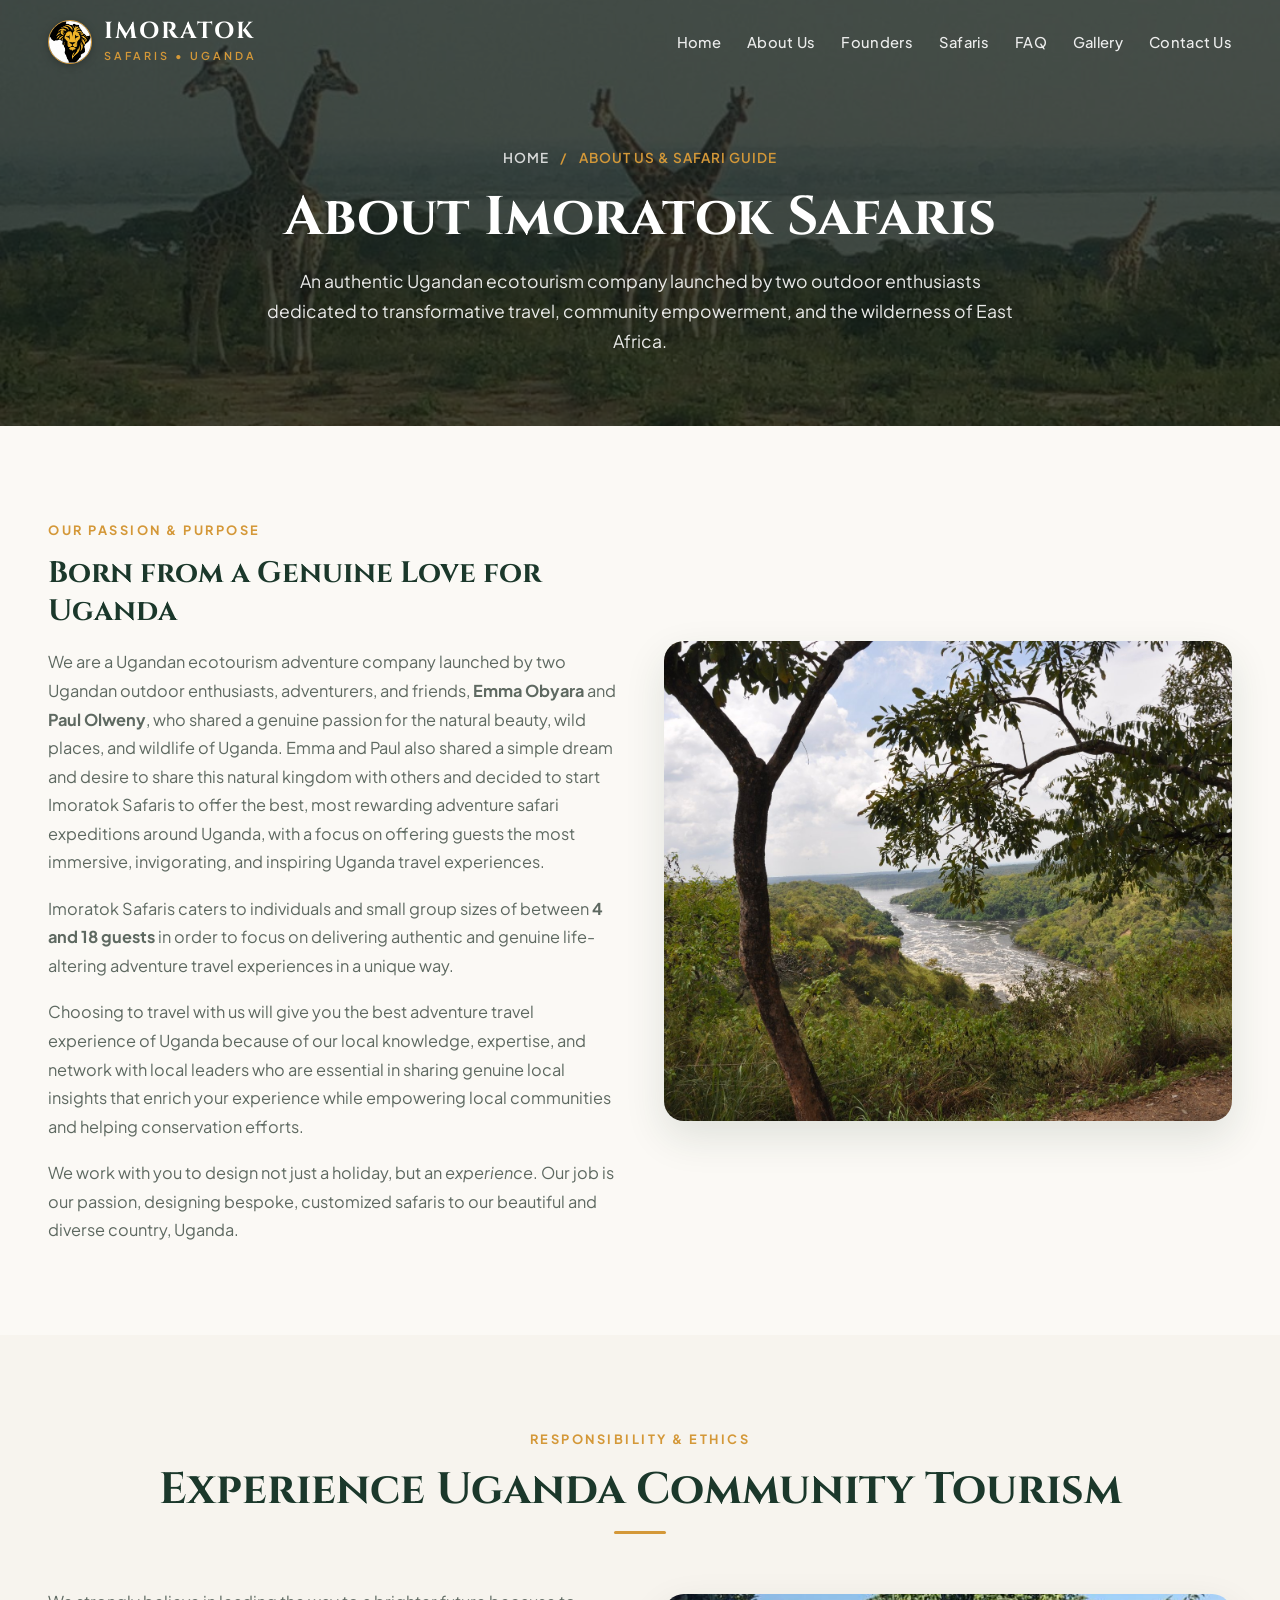
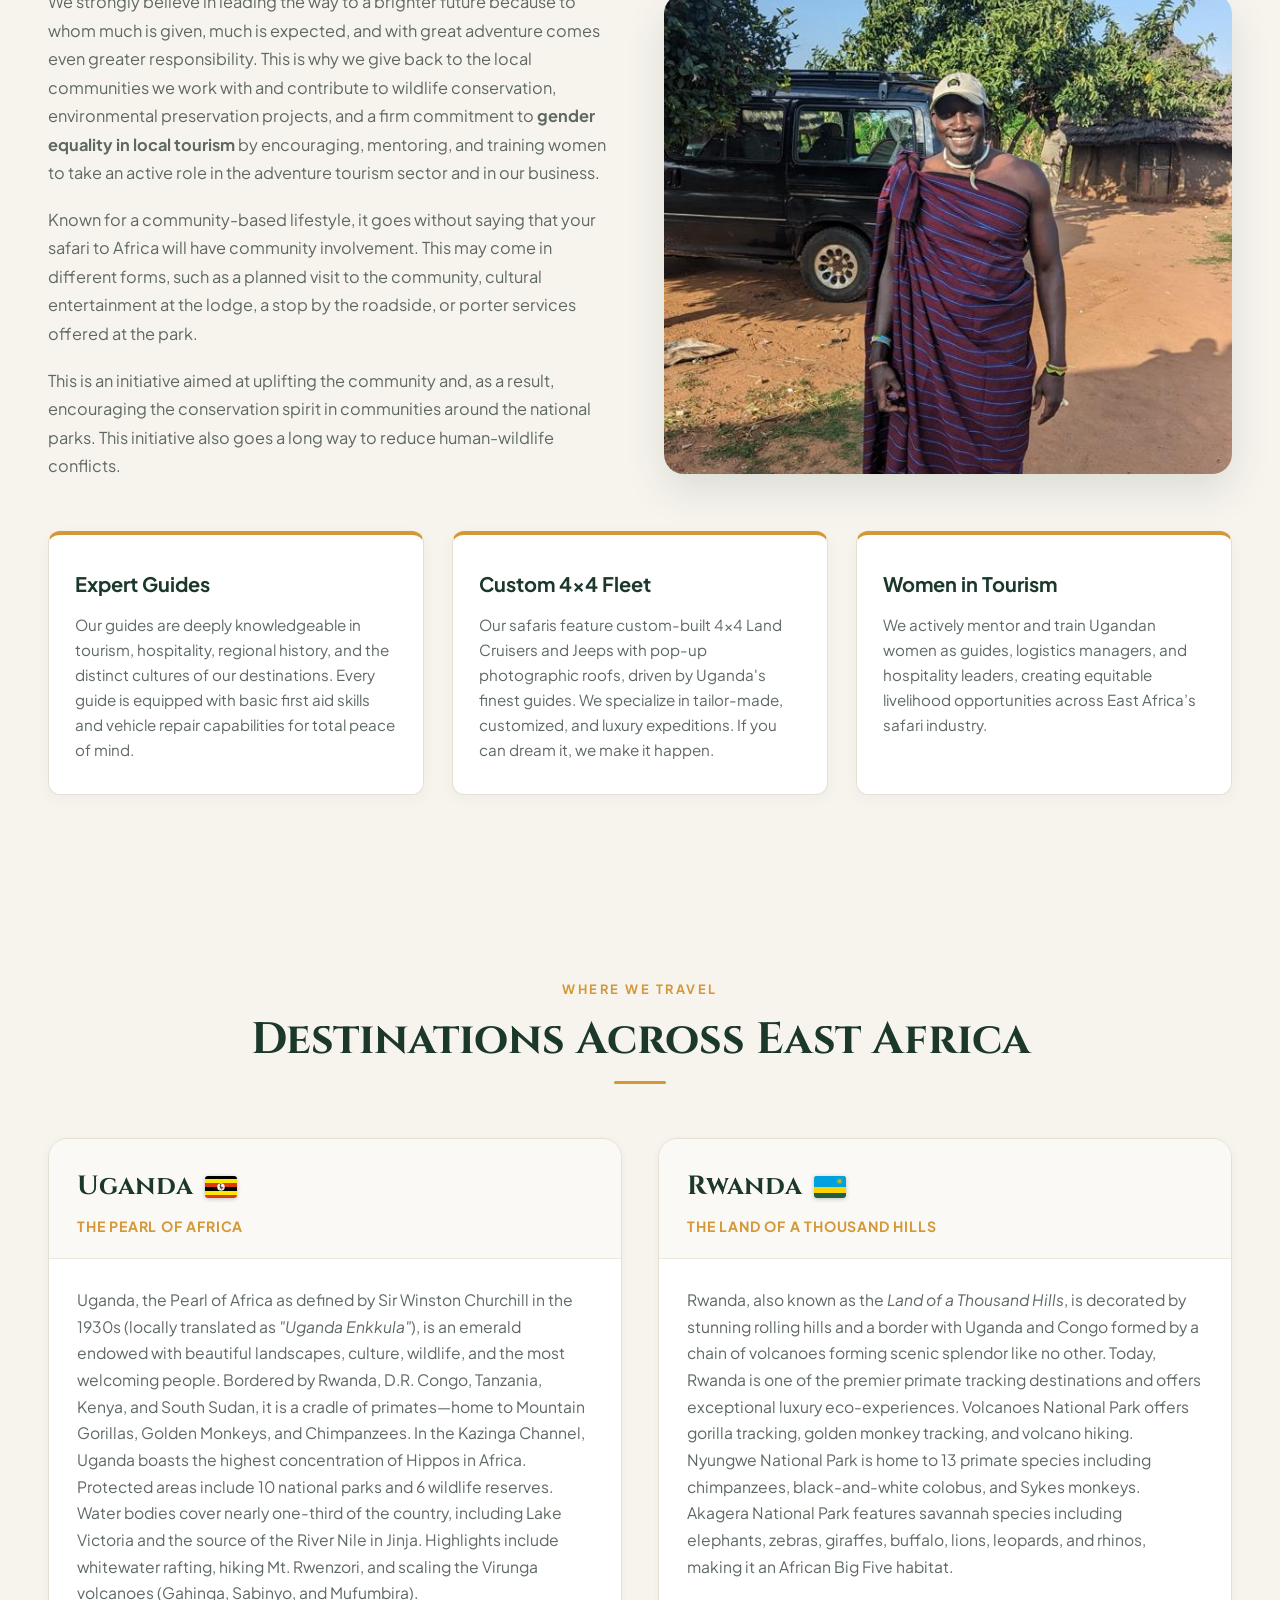
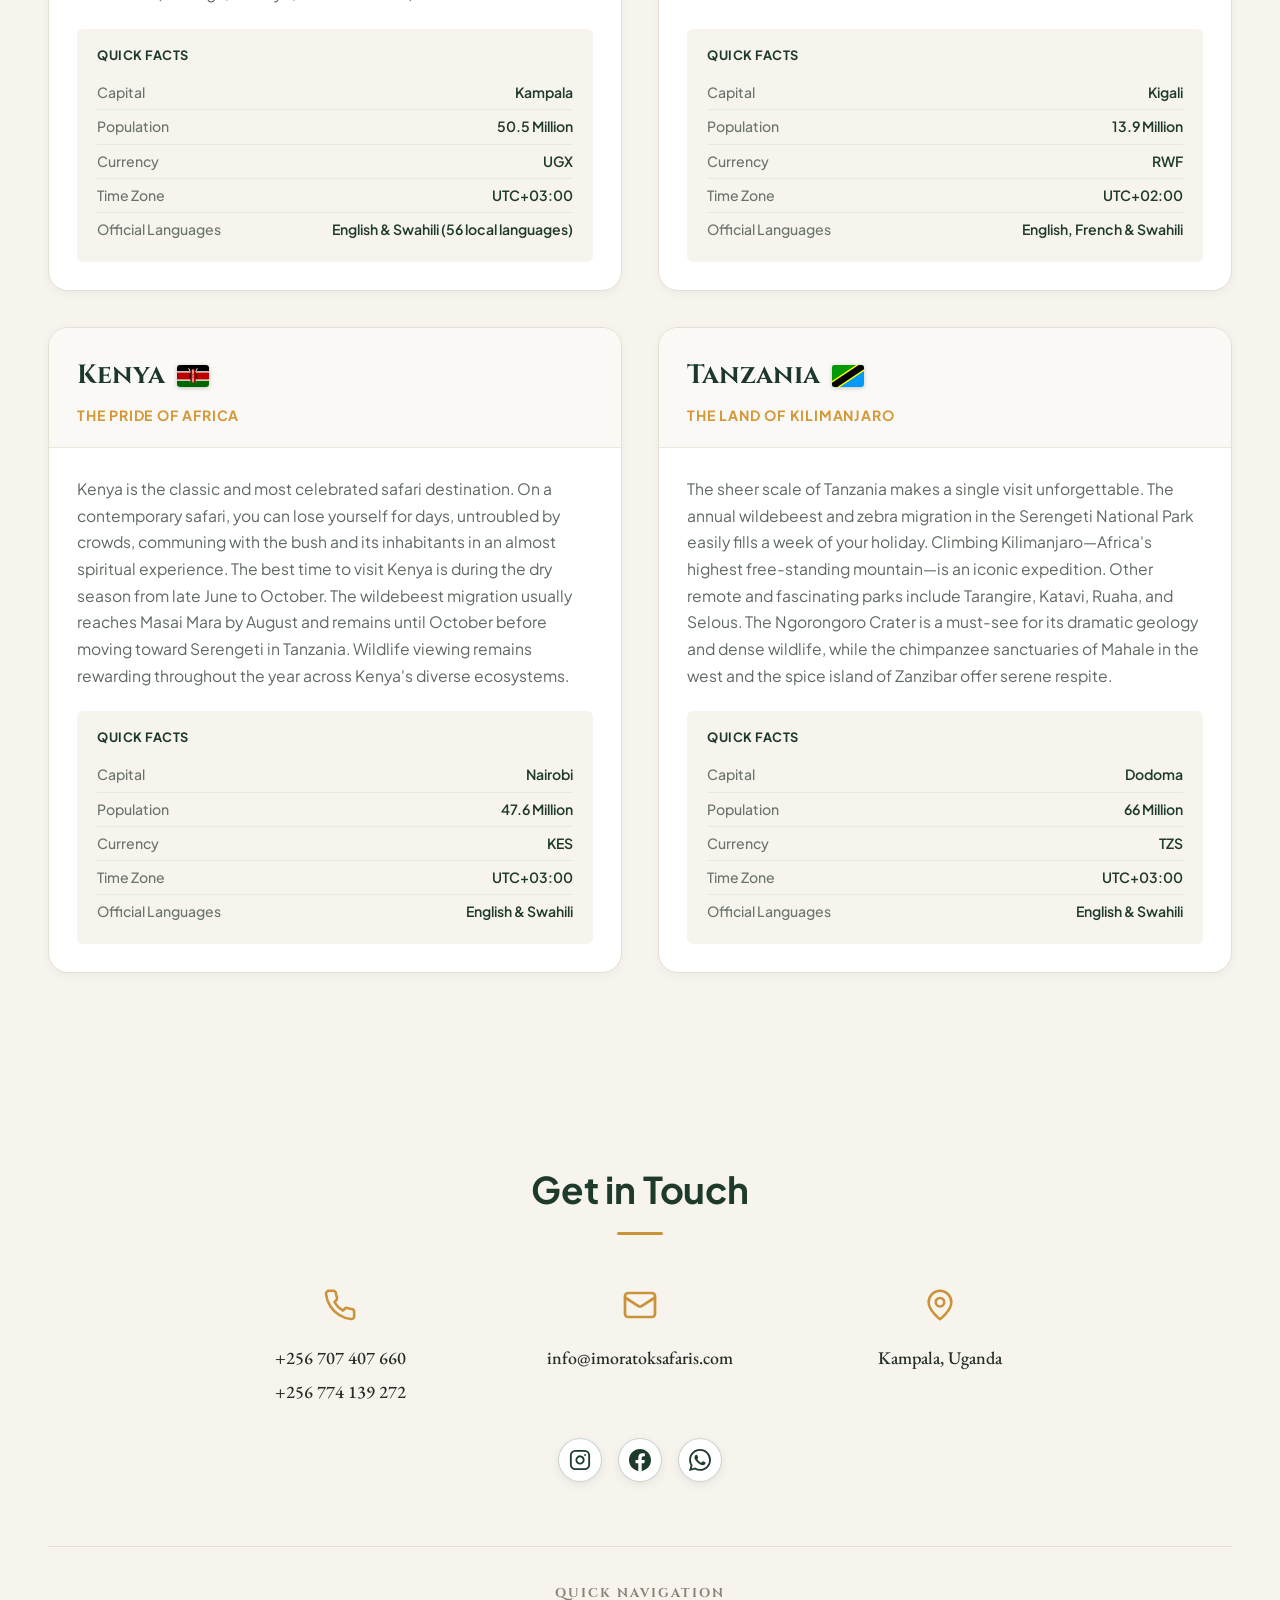
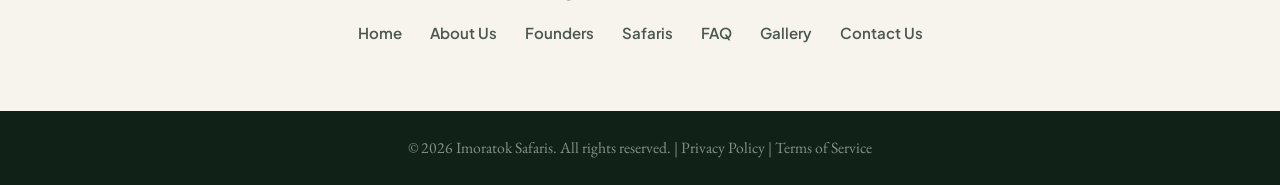
==== commit 497ebea5: "fix(assets): optimize 69 photos from 210MB to 26MB and standardize extensions to lowercase .jpg" ====
--- a/about.html
+++ b/about.html
@@ -150,7 +150,7 @@
         </div>
 
         <div class="story-visual">
-          <img width="4288" height="2848" src="images/Falls/River3.JPG" alt="River Nile Rapids and Landscape in Uganda" class="story-img-main" loading="lazy">
+          <img width="4288" height="2848" src="images/Falls/River3.jpg" alt="River Nile Rapids and Landscape in Uganda" class="story-img-main" loading="lazy">
         </div>
       </div>
     </div>
--- a/css/style.css
+++ b/css/style.css
@@ -439,7 +439,7 @@
   padding-top: var(--nav-height);
   padding-bottom: 80px;
   background-color: #12241b;
-  background-image: url('../images/Falls/Murchison5.JPG');
+  background-image: url('../images/Falls/Murchison5.jpg');
   background-position: center;
   background-size: cover;
   background-repeat: no-repeat;
@@ -1557,20 +1557,20 @@
 }
 
 .page-hero.classic-hero {
-  background-image: url('../images/Animals/Croc1.JPG');
+  background-image: url('../images/Animals/Croc1.jpg');
 }
 
 .page-hero.birding-hero {
-  background-image: url('../images/Animals/Bird3.JPG');
+  background-image: url('../images/Animals/Bird3.jpg');
 }
 
 .page-hero.primate-hero {
-  background-image: url('../images/Animals/Monkey1.JPG');
+  background-image: url('../images/Animals/Monkey1.jpg');
   background-position: center 15%;
 }
 
 .page-hero.faq-hero {
-  background-image: url('../images/Animals/Lowshot.JPG');
+  background-image: url('../images/Animals/Lowshot.jpg');
 }
 
 .page-hero.safaris-hero {
